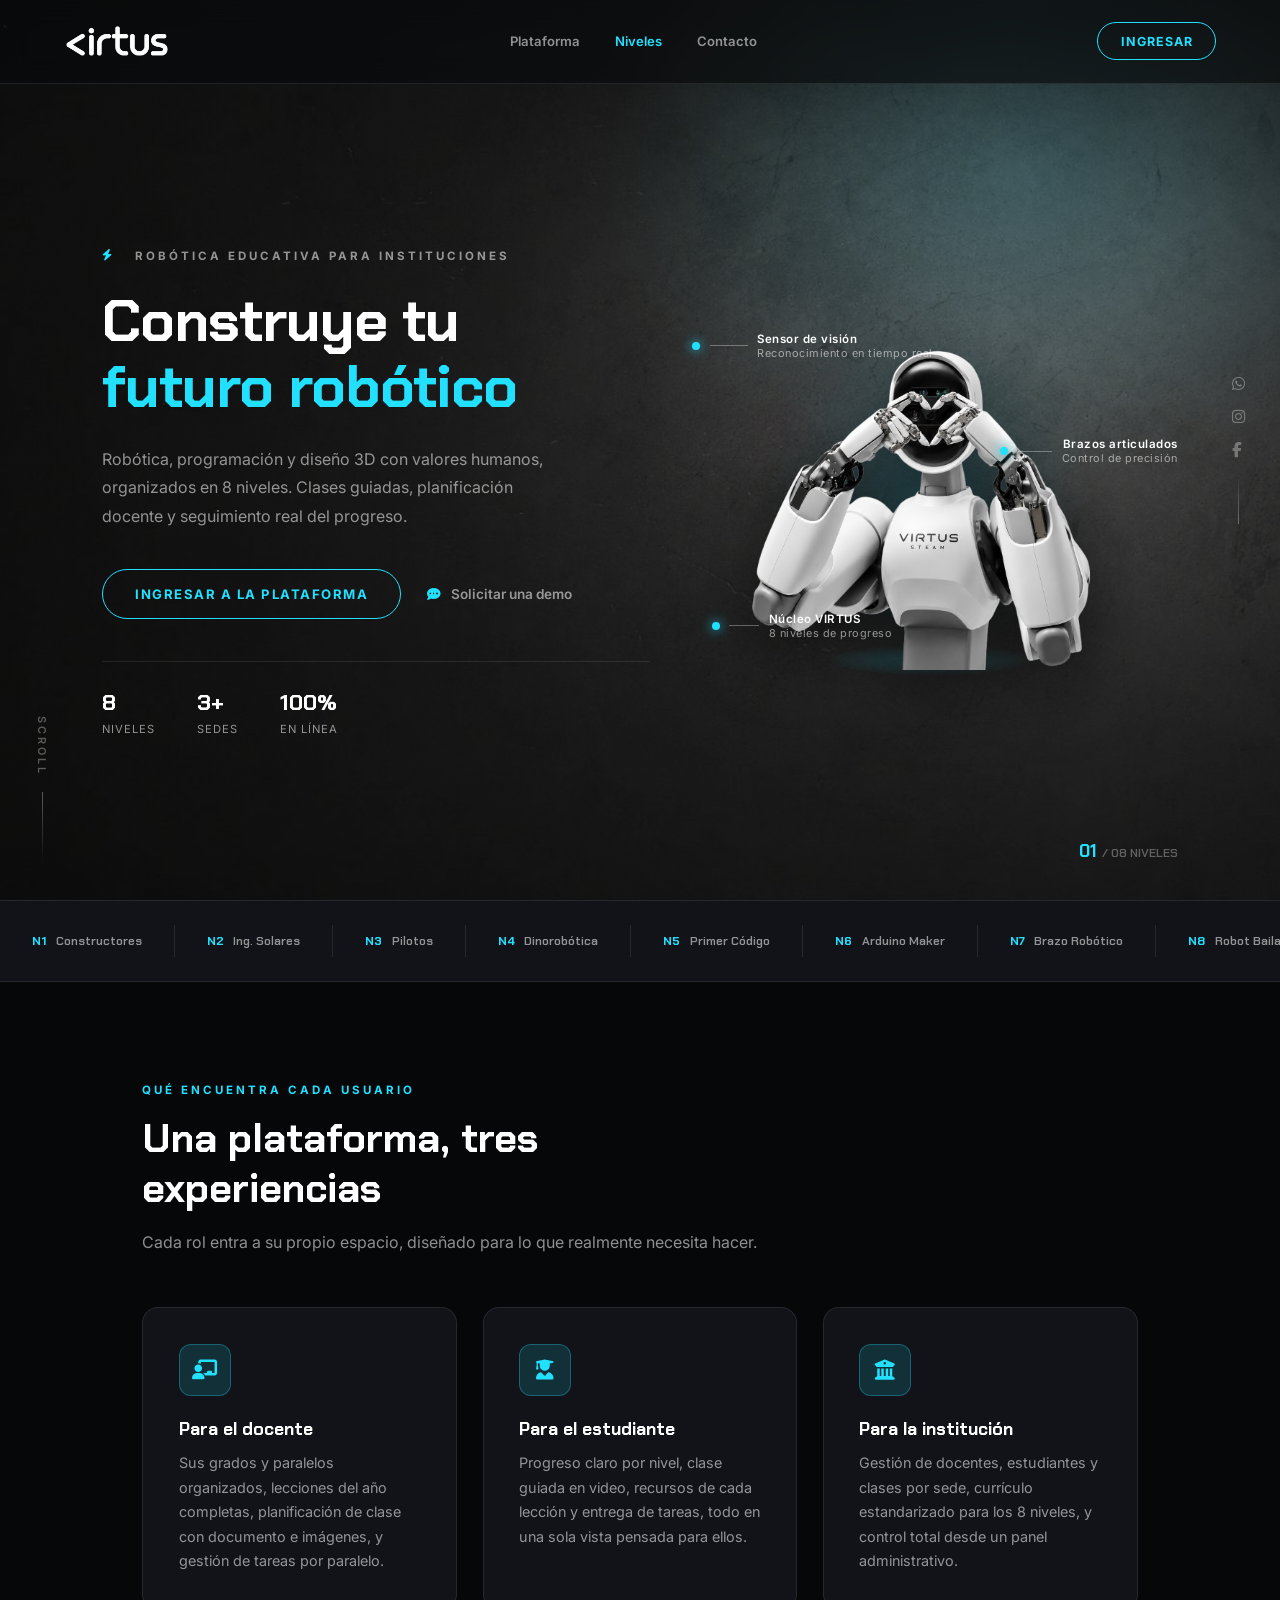
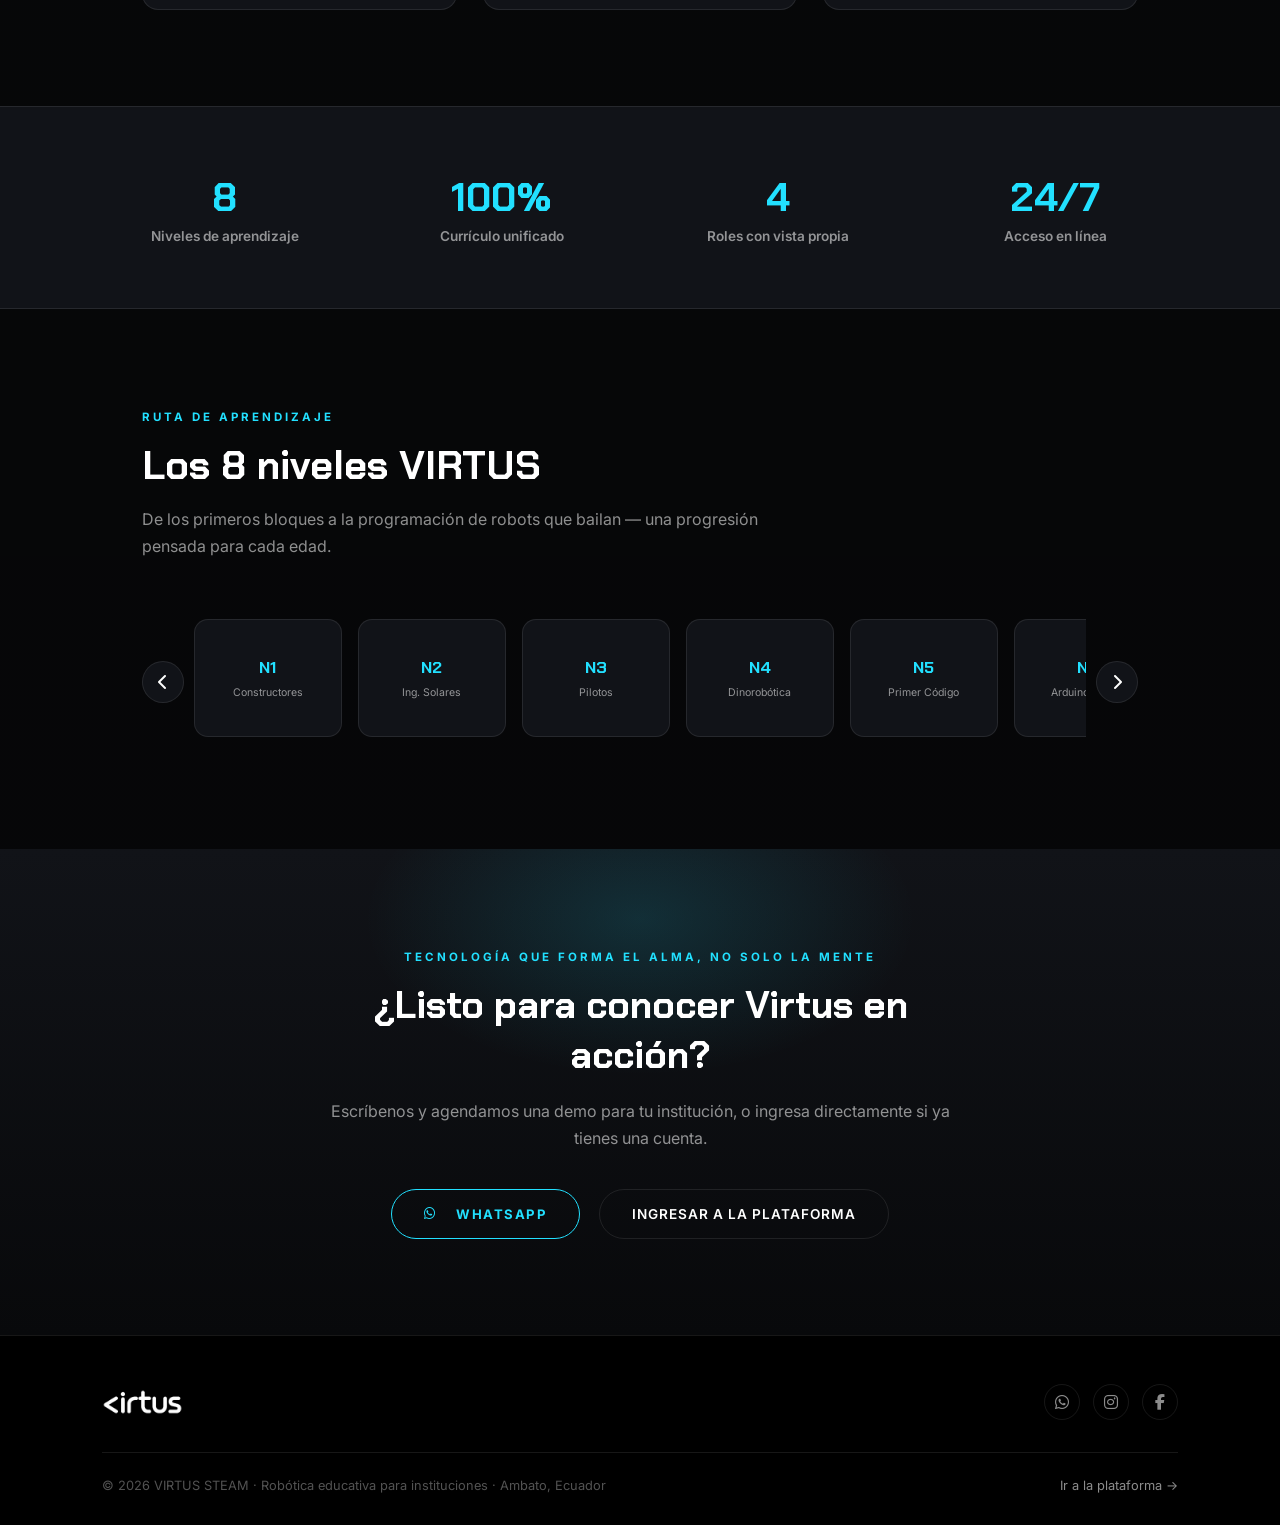
==== index.html @ 22293e10 "SEO: meta tags, structured data, sitemap y robots.txt" ====
<!DOCTYPE html>
<html lang="es">
<head>
<meta charset="UTF-8">
<meta name="viewport" content="width=device-width, initial-scale=1.0">
<title>VIRTUS STEAM — Robótica Educativa en Ecuador | Plataforma para Instituciones</title>
<meta name="description" content="VIRTUS STEAM: plataforma de robótica, programación y diseño 3D para instituciones educativas en Ecuador. Clases guiadas, 8 niveles, seguimiento real. Con sede en Ambato.">
<meta name="keywords" content="robotica educativa Ecuador, robotica para colegios Ambato, STEAM Ecuador, plataforma educativa robotica, clases de robotica Ambato, programacion para niños Ecuador, diseño 3D estudiantes">
<meta name="author" content="VIRTUS STEAM">
<link rel="canonical" href="https://virtusrobotica.com/">

<!-- Open Graph / Facebook -->
<meta property="og:type" content="website">
<meta property="og:url" content="https://virtusrobotica.com/">
<meta property="og:site_name" content="VIRTUS STEAM">
<meta property="og:locale" content="es_EC">
<meta property="og:title" content="VIRTUS STEAM — Robótica Educativa en Ecuador">
<meta property="og:description" content="Plataforma de robótica, programación y diseño 3D para instituciones educativas. 8 niveles, clases guiadas y seguimiento real. Con sede en Ambato, Ecuador.">
<meta property="og:image" content="https://virtusrobotica.com/images/robot-hero.png">

<!-- Twitter Card -->
<meta name="twitter:card" content="summary_large_image">
<meta name="twitter:title" content="VIRTUS STEAM — Robótica Educativa en Ecuador">
<meta name="twitter:description" content="Plataforma de robótica, programación y diseño 3D para instituciones educativas. 8 niveles, clases guiadas y seguimiento real.">
<meta name="twitter:image" content="https://virtusrobotica.com/images/robot-hero.png">

<!-- Geo / Local -->
<meta name="geo.region" content="EC-18">
<meta name="geo.placename" content="Ambato, Ecuador">

<script type="application/ld+json">
{
  "@context": "https://schema.org",
  "@type": "EducationalOrganization",
  "name": "VIRTUS STEAM",
  "url": "https://virtusrobotica.com/",
  "logo": "https://virtusrobotica.com/images/virtus-logo.png",
  "description": "Plataforma de robótica, programación y diseño 3D para instituciones educativas en Ecuador.",
  "address": {
    "@type": "PostalAddress",
    "addressLocality": "Ambato",
    "addressRegion": "Tungurahua",
    "addressCountry": "EC"
  },
  "areaServed": {
    "@type": "Country",
    "name": "Ecuador"
  },
  "sameAs": [
    "https://instagram.com/RoboWorksAmbato",
    "https://facebook.com/RoboWorksAmbato"
  ]
}
</script>

<link href="https://fonts.googleapis.com/css2?family=Inter:wght@400;500;600;700;800;900&family=Chakra+Petch:wght@400;500;600;700&display=swap" rel="stylesheet">
<link rel="stylesheet" href="https://cdnjs.cloudflare.com/ajax/libs/font-awesome/6.4.0/css/all.min.css">
<link rel="icon" href="images/virtus-logo.png">
<style>
*{margin:0;padding:0;box-sizing:border-box}
:root{
  --cy:#22e0ff;--cy2:#7af5ff;--cy-dim:rgba(34,224,255,.14);
  --bg:#08090b;--bg2:#111318;--bg3:#181b22;
  --fade:rgba(255,255,255,.55);--faint:rgba(255,255,255,.32);
  --line:rgba(255,255,255,.09);
}
html{scroll-behavior:smooth}
body{
  font-family:'Inter',sans-serif;color:#fff;overflow-x:hidden;
  background:linear-gradient(rgba(0,0,0,.18),rgba(0,0,0,.32)),url('images/bg-texture.jpg') center center / cover no-repeat fixed;
  background-color:var(--bg);
}
::selection{background:var(--cy);color:#000}
a{color:inherit}

/* ---------- NAV ---------- */
.nav{
  position:fixed;top:0;left:0;right:0;z-index:200;
  display:flex;align-items:center;justify-content:space-between;
  padding:1.4rem 5%;background:rgba(8,9,11,.6);backdrop-filter:blur(14px);
  border-bottom:1px solid var(--line);
}
.nav-brand{display:flex;align-items:center;gap:.7rem;font-family:'Chakra Petch',sans-serif;font-weight:700;font-size:1rem;letter-spacing:2px}
.nav-brand .mark{
  width:32px;height:32px;border-radius:8px;background:var(--bg3);border:1px solid var(--cy);
  display:flex;align-items:center;justify-content:center;font-size:.9rem;color:var(--cy);font-weight:900;
}
.nav-logo{height:34px;width:auto;display:block}
.nav-links{display:flex;gap:2.2rem;font-size:.82rem;font-weight:600;color:var(--fade)}
.nav-links a{text-decoration:none;transition:color .2s}
.nav-links a:hover,.nav-links a.active{color:var(--cy)}
.nav-cta{
  padding:.65rem 1.4rem;border-radius:50px;border:1px solid var(--cy);color:var(--cy)!important;
  font-weight:700;font-size:.78rem;text-decoration:none;letter-spacing:1px;text-transform:uppercase;
  transition:background .2s,color .2s;white-space:nowrap;
}
.nav-cta:hover{background:var(--cy);color:#000!important}
@media(max-width:860px){.nav-links{display:none}}

/* ---------- SIDE UI (scroll + social) ---------- */
.side-scroll{
  position:fixed;left:2.2rem;bottom:2.4rem;z-index:150;display:flex;flex-direction:column;
  align-items:center;gap:1rem;
}
.side-scroll .line{width:1px;height:70px;background:linear-gradient(to bottom,var(--faint),transparent)}
.side-scroll span{
  writing-mode:vertical-rl;font-size:.68rem;letter-spacing:3px;color:var(--faint);font-weight:600;
}
.side-social{
  position:fixed;right:2.2rem;top:50%;transform:translateY(-50%);z-index:150;
  display:flex;flex-direction:column;gap:1.1rem;
}
.side-social a{
  color:var(--faint);font-size:.95rem;text-decoration:none;transition:color .2s,transform .2s;
  display:flex;
}
.side-social a:hover{color:var(--cy);transform:translateX(-3px)}
.side-social .stem{width:1px;height:50px;background:linear-gradient(to bottom,transparent,var(--faint));margin:0 auto}
@media(max-width:860px){.side-scroll,.side-social{display:none}}

/* ---------- HERO ---------- */
.hero{
  position:relative;min-height:100vh;display:flex;align-items:center;
  padding:8rem 8% 3rem;overflow:hidden;
  background:radial-gradient(ellipse 700px 500px at 80% 20%, rgba(34,224,255,.14), transparent 60%);
}
.hero-grid{
  position:relative;z-index:2;width:100%;max-width:1240px;margin:0 auto;
  display:grid;grid-template-columns:1.05fr .95fr;align-items:center;gap:2rem;
}
.hero-copy{position:relative;z-index:2}
.hero-tag{
  display:inline-flex;align-items:center;gap:.5rem;font-size:.72rem;font-weight:700;color:var(--fade);
  letter-spacing:3px;text-transform:uppercase;margin-bottom:1.6rem;
}
.hero-tag i{color:var(--cy)}
.hero h1{
  font-family:'Chakra Petch',sans-serif;font-weight:700;color:#fff;
  font-size:clamp(2.2rem,4.6vw,3.7rem);line-height:1.12;letter-spacing:-1px;margin-bottom:1.5rem;
}
.hero h1 span{color:var(--cy)}
.hero p{font-size:1rem;color:var(--fade);line-height:1.8;max-width:460px;margin-bottom:2.4rem}

.hero-actions{display:flex;align-items:center;gap:1.6rem;flex-wrap:wrap;margin-bottom:2.6rem}
.btn-pill{
  display:inline-flex;align-items:center;gap:.7rem;padding:1rem 2rem;border-radius:50px;
  border:1px solid var(--cy);color:var(--cy);font-weight:700;font-size:.82rem;letter-spacing:1.5px;
  text-transform:uppercase;text-decoration:none;transition:background .2s,color .2s,box-shadow .2s;
}
.btn-pill:hover{background:var(--cy);color:#000;box-shadow:0 0 30px rgba(34,224,255,.4)}
.link-ghost{display:inline-flex;align-items:center;gap:.6rem;color:var(--fade);font-weight:600;font-size:.85rem;text-decoration:none;transition:color .2s}
.link-ghost:hover{color:#fff}
.link-ghost i{color:var(--cy)}

.hero-stats{display:flex;gap:2.6rem;flex-wrap:wrap;padding-top:1.6rem;border-top:1px solid var(--line)}
.stat b{display:block;font-family:'Chakra Petch',sans-serif;font-weight:700;font-size:1.4rem;color:#fff}
.stat span{font-size:.7rem;color:var(--fade);letter-spacing:1px}

/* visual + annotations */
.hero-visual{position:relative;z-index:2;display:flex;align-items:center;justify-content:center;min-height:440px}
.orb-glow{
  position:absolute;width:320px;height:320px;border-radius:50%;
  background:radial-gradient(circle,rgba(34,224,255,.28) 0%,rgba(34,224,255,.06) 45%,transparent 70%);
  filter:blur(8px);
}
.robot-shadow{
  position:absolute;bottom:8%;width:200px;height:30px;border-radius:50%;
  background:radial-gradient(ellipse,rgba(34,224,255,.25) 0%,transparent 75%);
  animation:shrink 3.6s ease-in-out infinite;
}
.robot-img{
  position:relative;z-index:2;width:min(74%,360px);filter:drop-shadow(0 20px 35px rgba(0,0,0,.6));
  animation:float 3.6s ease-in-out infinite;
}
@keyframes float{0%,100%{transform:translateY(0)}50%{transform:translateY(-16px)}}
@keyframes shrink{0%,100%{transform:scale(1);opacity:.5}50%{transform:scale(.8);opacity:.28}}

.callout{position:absolute;display:flex;align-items:center;gap:.6rem;z-index:3;animation:fadein 1s ease both}
.callout .dot{width:8px;height:8px;border-radius:50%;background:var(--cy);box-shadow:0 0 12px var(--cy);flex-shrink:0}
.callout .stick{height:1px;background:var(--faint)}
.callout .txt{font-size:.68rem;color:var(--fade);letter-spacing:.5px;white-space:nowrap}
.callout .txt b{color:#fff;display:block;font-size:.72rem;font-weight:600}
.callout-1{top:14%;left:2%}
.callout-1 .stick{width:38px}
.callout-2{top:38%;right:0%}
.callout-2 .stick{width:34px}
.callout-2 .row{flex-direction:row-reverse}
.callout-3{bottom:16%;left:6%}
.callout-3 .stick{width:30px}
@keyframes fadein{from{opacity:0;transform:translateY(6px)}to{opacity:1;transform:translateY(0)}}

.page-counter{
  position:absolute;bottom:2.4rem;right:8%;z-index:3;display:flex;align-items:baseline;gap:.3rem;
  font-family:'Chakra Petch',sans-serif;color:var(--cy);font-weight:700;font-size:1.1rem;
}
.page-counter span{color:var(--faint);font-size:.75rem;font-weight:600}

@media(max-width:900px){
  .hero-grid{grid-template-columns:1fr;text-align:center}
  .hero p{margin-left:auto;margin-right:auto}
  .hero-actions{justify-content:center}
  .hero-stats{justify-content:center}
  .hero-visual{margin-top:1rem;min-height:320px}
  .callout,.page-counter{display:none}
}

/* ---------- LEVEL STRIP ---------- */
.levels-strip{
  position:relative;padding:1.5rem 0;background:var(--bg2);border-top:1px solid var(--line);
  border-bottom:1px solid var(--line);overflow:hidden;
}
.levels-track{display:flex;gap:0;width:max-content;animation:scroll 26s linear infinite}
.levels-strip:hover .levels-track{animation-play-state:paused}
@keyframes scroll{from{transform:translateX(0)}to{transform:translateX(-50%)}}
.level-chip{
  display:flex;align-items:center;gap:.6rem;padding:.5rem 2rem;font-family:'Chakra Petch',sans-serif;
  font-size:.76rem;font-weight:600;color:var(--fade);white-space:nowrap;border-right:1px solid var(--line);
}
.level-chip b{color:var(--cy)}

/* ---------- SECTIONS ---------- */
.section{padding:6rem 8%;max-width:1200px;margin:0 auto;position:relative}
.section-tag{display:inline-block;font-size:.72rem;font-weight:700;color:var(--cy);letter-spacing:3px;text-transform:uppercase;margin-bottom:1rem}
.section-head{max-width:640px;margin-bottom:3.2rem}
.section-title{font-family:'Chakra Petch',sans-serif;font-weight:700;font-size:clamp(1.7rem,3.4vw,2.5rem);color:#fff;line-height:1.25}
.section-sub{color:var(--fade);font-size:1rem;margin-top:1rem;line-height:1.7}

.features-grid{display:grid;grid-template-columns:repeat(auto-fit,minmax(280px,1fr));gap:1.6rem}
.feature-card{
  background:var(--bg2);border:1px solid var(--line);border-radius:16px;padding:2.2rem;
  transition:transform .25s,border-color .25s;
}
.feature-card:hover{transform:translateY(-6px);border-color:rgba(34,224,255,.4)}
.feature-icon{
  width:52px;height:52px;border-radius:12px;background:var(--cy-dim);border:1px solid rgba(34,224,255,.3);
  display:flex;align-items:center;justify-content:center;font-size:1.25rem;color:var(--cy);margin-bottom:1.4rem;
}
.feature-card h3{font-size:1.1rem;font-weight:700;color:#fff;margin-bottom:.7rem;font-family:'Chakra Petch',sans-serif}
.feature-card p{font-size:.9rem;color:var(--fade);line-height:1.7}

.stats-band{background:var(--bg2);border-top:1px solid var(--line);border-bottom:1px solid var(--line);padding:4rem 8%}
.stats-grid{max-width:1100px;margin:0 auto;display:grid;grid-template-columns:repeat(auto-fit,minmax(200px,1fr));gap:2rem;text-align:center}
.stats-grid .num{font-family:'Chakra Petch',sans-serif;font-weight:700;font-size:2.5rem;color:var(--cy);margin-bottom:.3rem}
.stats-grid .lbl{font-size:.85rem;color:var(--fade);font-weight:600}

.carousel-wrap{position:relative;padding:0 3.2rem}
.carousel{display:flex;gap:1rem;overflow-x:auto;scroll-behavior:smooth;padding:.5rem 0 1rem;scrollbar-width:none}
.carousel::-webkit-scrollbar{display:none}
.carousel-card{
  flex:0 0 auto;width:148px;height:118px;border-radius:14px;background:var(--bg2);border:1px solid var(--line);
  display:flex;flex-direction:column;align-items:center;justify-content:center;gap:.5rem;
  transition:border-color .2s,transform .2s;
}
.carousel-card:hover{border-color:rgba(34,224,255,.45);transform:translateY(-4px)}
.carousel-card .lvl-num{font-family:'Chakra Petch',sans-serif;font-weight:700;color:var(--cy);font-size:1.05rem}
.carousel-card .lvl-name{font-size:.66rem;color:var(--fade);text-align:center;padding:0 .5rem;line-height:1.3}
.carousel-arrow{
  position:absolute;top:50%;transform:translateY(-50%);width:42px;height:42px;border-radius:50%;
  background:var(--bg2);border:1px solid var(--line);color:#fff;display:flex;align-items:center;justify-content:center;
  cursor:pointer;transition:border-color .2s;z-index:2;
}
.carousel-arrow:hover{border-color:var(--cy);color:var(--cy)}
.carousel-arrow.prev{left:0}
.carousel-arrow.next{right:0}

.final-cta{position:relative;padding:6rem 8%;text-align:center;overflow:hidden;background:linear-gradient(180deg,var(--bg2),var(--bg))}
.final-cta::before{content:'';position:absolute;top:-100px;left:50%;transform:translateX(-50%);width:600px;height:340px;background:radial-gradient(ellipse,rgba(34,224,255,.14),transparent 65%)}
.final-cta-inner{position:relative;z-index:1;max-width:620px;margin:0 auto}
.final-cta h2{font-family:'Chakra Petch',sans-serif;font-weight:700;font-size:clamp(1.7rem,3.4vw,2.4rem);margin-bottom:1.1rem}
.final-cta p{color:var(--fade);margin-bottom:2.3rem;font-size:1rem;line-height:1.7}
.final-actions{display:flex;gap:1.2rem;justify-content:center;flex-wrap:wrap}
.btn-outline{
  display:inline-flex;align-items:center;gap:.6rem;padding:1rem 2rem;border-radius:50px;background:transparent;
  color:#fff;font-weight:600;font-size:.85rem;letter-spacing:1px;text-transform:uppercase;text-decoration:none;
  border:1px solid var(--line);transition:border-color .2s,color .2s;
}
.btn-outline:hover{border-color:#fff}

footer{padding:3rem 8% 2rem;background:#000;border-top:1px solid var(--line)}
.footer-grid{max-width:1200px;margin:0 auto;display:flex;justify-content:space-between;flex-wrap:wrap;gap:2rem;margin-bottom:2rem}
.footer-brand{display:flex;align-items:center;gap:.7rem;font-family:'Chakra Petch',sans-serif;font-weight:700;letter-spacing:2px}
.footer-brand .mark{width:30px;height:30px;border-radius:7px;background:var(--bg3);border:1px solid var(--cy);display:flex;align-items:center;justify-content:center;font-size:.85rem;color:var(--cy);font-weight:900}
.footer-logo{height:26px;width:auto;display:block}
.footer-social{display:flex;gap:.8rem}
.footer-social a{width:36px;height:36px;border-radius:50%;border:1px solid var(--line);display:flex;align-items:center;justify-content:center;text-decoration:none;color:var(--fade);transition:all .2s}
.footer-social a:hover{background:var(--cy);border-color:var(--cy);color:#000}
.footer-bottom{max-width:1200px;margin:0 auto;padding-top:1.6rem;border-top:1px solid var(--line);display:flex;justify-content:space-between;flex-wrap:wrap;gap:1rem;font-size:.8rem;color:var(--faint)}
.footer-bottom a{text-decoration:none;color:var(--fade)}
.footer-bottom a:hover{color:var(--cy)}
</style>
</head>
<body>

<nav class="nav">
  <div class="nav-brand"><img class="nav-logo" src="images/virtus-wordmark.png" alt="VIRTUS"></div>
  <div class="nav-links">
    <a href="#plataforma">Plataforma</a>
    <a href="#niveles" class="active">Niveles</a>
    <a href="#contacto">Contacto</a>
  </div>
  <a class="nav-cta" href="https://plataforma.virtusrobotica.com/login.html">Ingresar</a>
</nav>

<div class="side-scroll"><span>SCROLL</span><div class="line"></div></div>
<div class="side-social">
  <a href="https://wa.me/593993340103" aria-label="WhatsApp"><i class="fab fa-whatsapp"></i></a>
  <a href="https://instagram.com/RoboWorksAmbato" aria-label="Instagram"><i class="fab fa-instagram"></i></a>
  <a href="https://facebook.com/RoboWorksAmbato" aria-label="Facebook"><i class="fab fa-facebook-f"></i></a>
  <div class="stem"></div>
</div>

<section class="hero">
  <div class="hero-grid">
    <div class="hero-copy">
      <span class="hero-tag"><i class="fas fa-bolt"></i>&nbsp; Robótica educativa para instituciones</span>
      <h1>Construye tu<br><span>futuro robótico</span></h1>
      <p>Robótica, programación y diseño 3D con valores humanos, organizados en 8 niveles. Clases guiadas, planificación docente y seguimiento real del progreso.</p>
      <div class="hero-actions">
        <a class="btn-pill" href="https://plataforma.virtusrobotica.com/login.html">Ingresar a la plataforma</a>
        <a class="link-ghost" href="#contacto"><i class="fas fa-comment-dots"></i> Solicitar una demo</a>
      </div>
      <div class="hero-stats">
        <div class="stat"><b>8</b><span>NIVELES</span></div>
        <div class="stat"><b>3+</b><span>SEDES</span></div>
        <div class="stat"><b>100%</b><span>EN LÍNEA</span></div>
      </div>
    </div>
    <div class="hero-visual">
      <div class="orb-glow"></div>
      <div class="robot-shadow"></div>
      <img class="robot-img" src="images/robot-hero.png" alt="Robot VIRTUS STEAM">
      <div class="callout callout-1"><div class="dot"></div><div class="stick"></div><div class="txt"><b>Sensor de visión</b>Reconocimiento en tiempo real</div></div>
      <div class="callout callout-2"><div class="row" style="display:flex;align-items:center;gap:.6rem"><div class="txt" style="text-align:right"><b>Brazos articulados</b>Control de precisión</div><div class="stick"></div><div class="dot"></div></div></div>
      <div class="callout callout-3"><div class="dot"></div><div class="stick"></div><div class="txt"><b>Núcleo VIRTUS</b>8 niveles de progreso</div></div>
    </div>
  </div>
  <div class="page-counter">01<span>/ 08 NIVELES</span></div>
</section>

<div class="levels-strip" id="niveles">
  <div class="levels-track">
    <div class="level-chip"><b>N1</b> Constructores</div>
    <div class="level-chip"><b>N2</b> Ing. Solares</div>
    <div class="level-chip"><b>N3</b> Pilotos</div>
    <div class="level-chip"><b>N4</b> Dinorobótica</div>
    <div class="level-chip"><b>N5</b> Primer Código</div>
    <div class="level-chip"><b>N6</b> Arduino Maker</div>
    <div class="level-chip"><b>N7</b> Brazo Robótico</div>
    <div class="level-chip"><b>N8</b> Robot Bailarín</div>
    <div class="level-chip"><b>N1</b> Constructores</div>
    <div class="level-chip"><b>N2</b> Ing. Solares</div>
    <div class="level-chip"><b>N3</b> Pilotos</div>
    <div class="level-chip"><b>N4</b> Dinorobótica</div>
    <div class="level-chip"><b>N5</b> Primer Código</div>
    <div class="level-chip"><b>N6</b> Arduino Maker</div>
    <div class="level-chip"><b>N7</b> Brazo Robótico</div>
    <div class="level-chip"><b>N8</b> Robot Bailarín</div>
  </div>
</div>

<section class="section" id="plataforma">
  <div class="section-head">
    <span class="section-tag">Qué encuentra cada usuario</span>
    <h2 class="section-title">Una plataforma, tres experiencias</h2>
    <p class="section-sub">Cada rol entra a su propio espacio, diseñado para lo que realmente necesita hacer.</p>
  </div>
  <div class="features-grid">
    <div class="feature-card">
      <div class="feature-icon"><i class="fas fa-chalkboard-user"></i></div>
      <h3>Para el docente</h3>
      <p>Sus grados y paralelos organizados, lecciones del año completas, planificación de clase con documento e imágenes, y gestión de tareas por paralelo.</p>
    </div>
    <div class="feature-card">
      <div class="feature-icon"><i class="fas fa-user-graduate"></i></div>
      <h3>Para el estudiante</h3>
      <p>Progreso claro por nivel, clase guiada en video, recursos de cada lección y entrega de tareas, todo en una sola vista pensada para ellos.</p>
    </div>
    <div class="feature-card">
      <div class="feature-icon"><i class="fas fa-building-columns"></i></div>
      <h3>Para la institución</h3>
      <p>Gestión de docentes, estudiantes y clases por sede, currículo estandarizado para los 8 niveles, y control total desde un panel administrativo.</p>
    </div>
  </div>
</section>

<div class="stats-band">
  <div class="stats-grid">
    <div><div class="num">8</div><div class="lbl">Niveles de aprendizaje</div></div>
    <div><div class="num">100%</div><div class="lbl">Currículo unificado</div></div>
    <div><div class="num">4</div><div class="lbl">Roles con vista propia</div></div>
    <div><div class="num">24/7</div><div class="lbl">Acceso en línea</div></div>
  </div>
</div>

<section class="section">
  <div class="section-head">
    <span class="section-tag">Ruta de aprendizaje</span>
    <h2 class="section-title">Los 8 niveles VIRTUS</h2>
    <p class="section-sub">De los primeros bloques a la programación de robots que bailan — una progresión pensada para cada edad.</p>
  </div>
  <div class="carousel-wrap">
    <div class="carousel-arrow prev" onclick="document.getElementById('lvlCarousel').scrollBy({left:-320,behavior:'smooth'})"><i class="fas fa-chevron-left"></i></div>
    <div class="carousel" id="lvlCarousel">
      <div class="carousel-card"><div class="lvl-num">N1</div><div class="lvl-name">Constructores</div></div>
      <div class="carousel-card"><div class="lvl-num">N2</div><div class="lvl-name">Ing. Solares</div></div>
      <div class="carousel-card"><div class="lvl-num">N3</div><div class="lvl-name">Pilotos</div></div>
      <div class="carousel-card"><div class="lvl-num">N4</div><div class="lvl-name">Dinorobótica</div></div>
      <div class="carousel-card"><div class="lvl-num">N5</div><div class="lvl-name">Primer Código</div></div>
      <div class="carousel-card"><div class="lvl-num">N6</div><div class="lvl-name">Arduino Maker</div></div>
      <div class="carousel-card"><div class="lvl-num">N7</div><div class="lvl-name">Brazo Robótico</div></div>
      <div class="carousel-card"><div class="lvl-num">N8</div><div class="lvl-name">Robot Bailarín</div></div>
    </div>
    <div class="carousel-arrow next" onclick="document.getElementById('lvlCarousel').scrollBy({left:320,behavior:'smooth'})"><i class="fas fa-chevron-right"></i></div>
  </div>
</section>

<section class="final-cta" id="contacto">
  <div class="final-cta-inner">
    <span class="section-tag">Tecnología que forma el alma, no solo la mente</span>
    <h2>¿Listo para conocer Virtus en acción?</h2>
    <p>Escríbenos y agendamos una demo para tu institución, o ingresa directamente si ya tienes una cuenta.</p>
    <div class="final-actions">
      <a class="btn-pill" href="https://wa.me/593993340103?text=Quiero%20conocer%20VIRTUS%20STEAM%20para%20mi%20institucion"><i class="fab fa-whatsapp"></i>&nbsp; WhatsApp</a>
      <a class="btn-outline" href="https://plataforma.virtusrobotica.com/login.html">Ingresar a la plataforma</a>
    </div>
  </div>
</section>

<footer>
  <div class="footer-grid">
    <div class="footer-brand"><img class="footer-logo" src="images/virtus-wordmark.png" alt="VIRTUS"></div>
    <div class="footer-social">
      <a href="https://wa.me/593993340103" aria-label="WhatsApp"><i class="fab fa-whatsapp"></i></a>
      <a href="https://instagram.com/RoboWorksAmbato" aria-label="Instagram"><i class="fab fa-instagram"></i></a>
      <a href="https://facebook.com/RoboWorksAmbato" aria-label="Facebook"><i class="fab fa-facebook-f"></i></a>
    </div>
  </div>
  <div class="footer-bottom">
    <span>© 2026 VIRTUS STEAM · Robótica educativa para instituciones · Ambato, Ecuador</span>
    <a href="https://plataforma.virtusrobotica.com/login.html">Ir a la plataforma →</a>
  </div>
</footer>

</body>
</html>
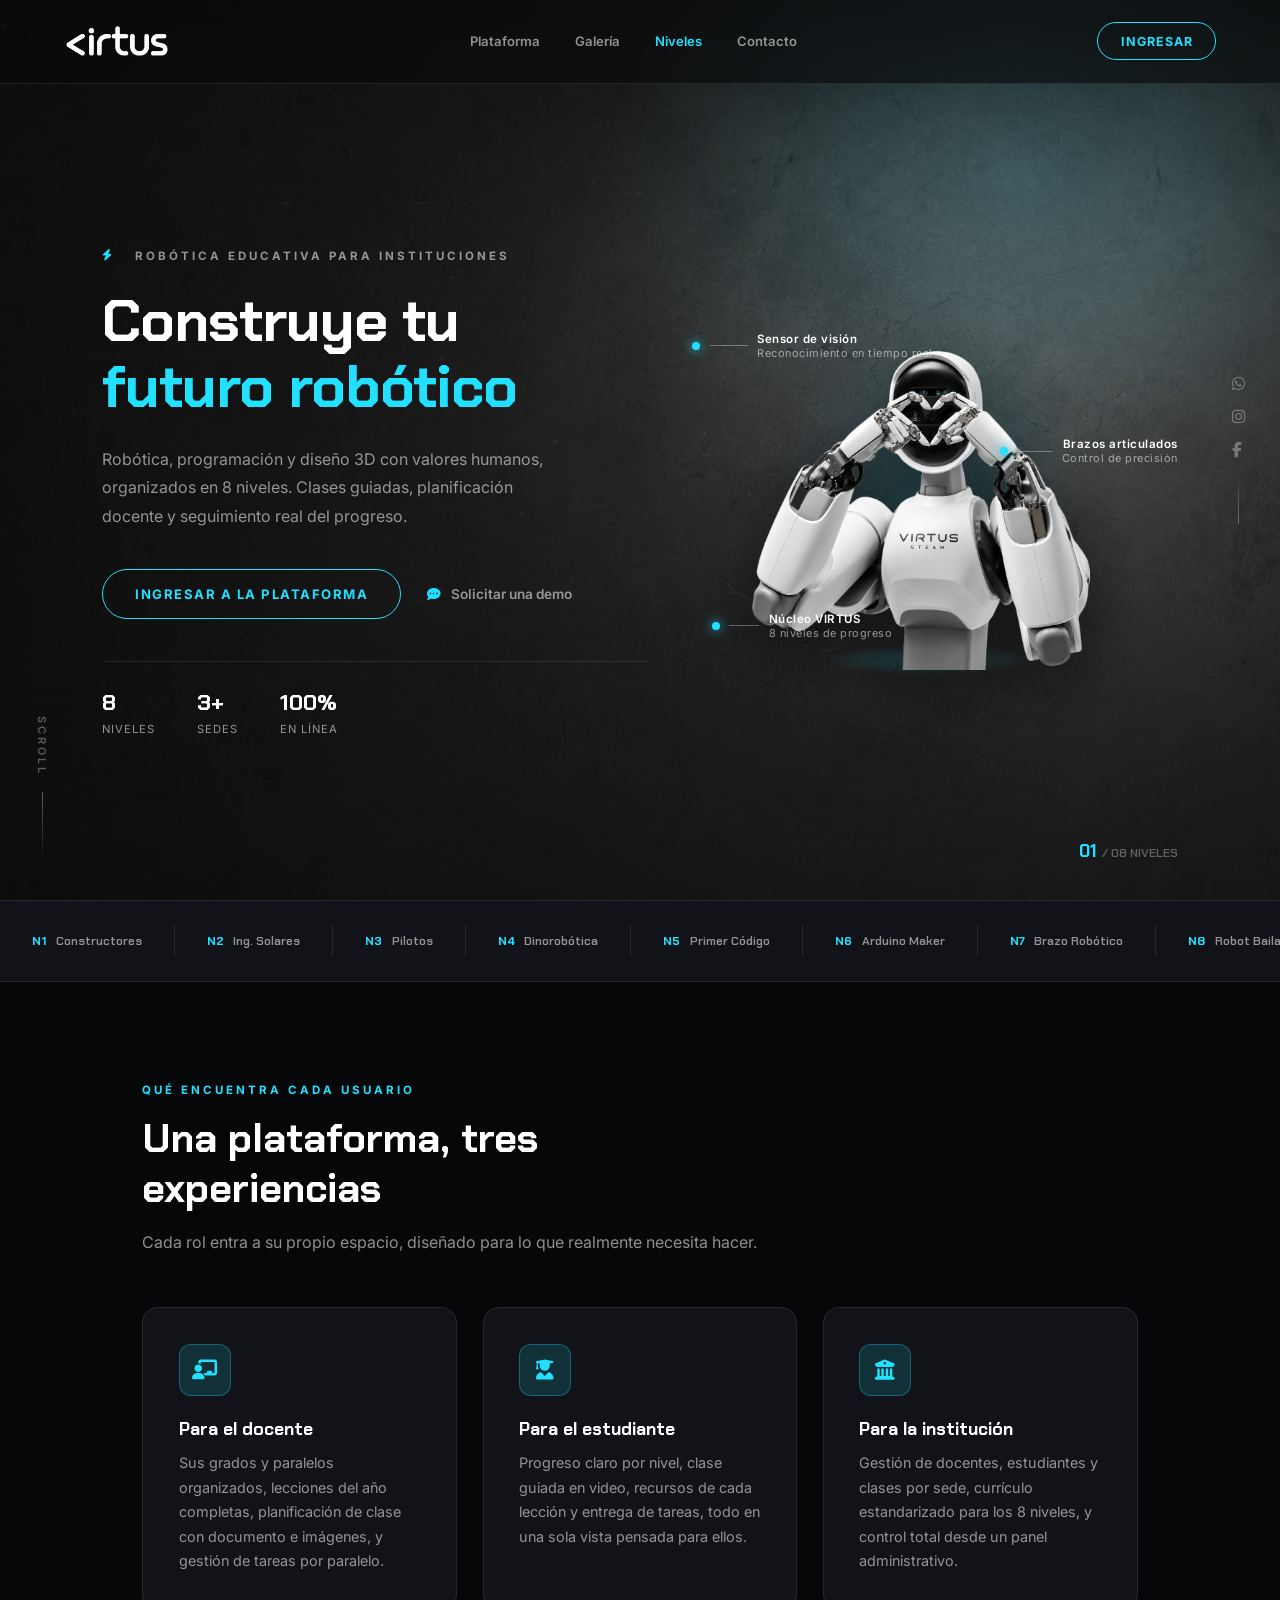
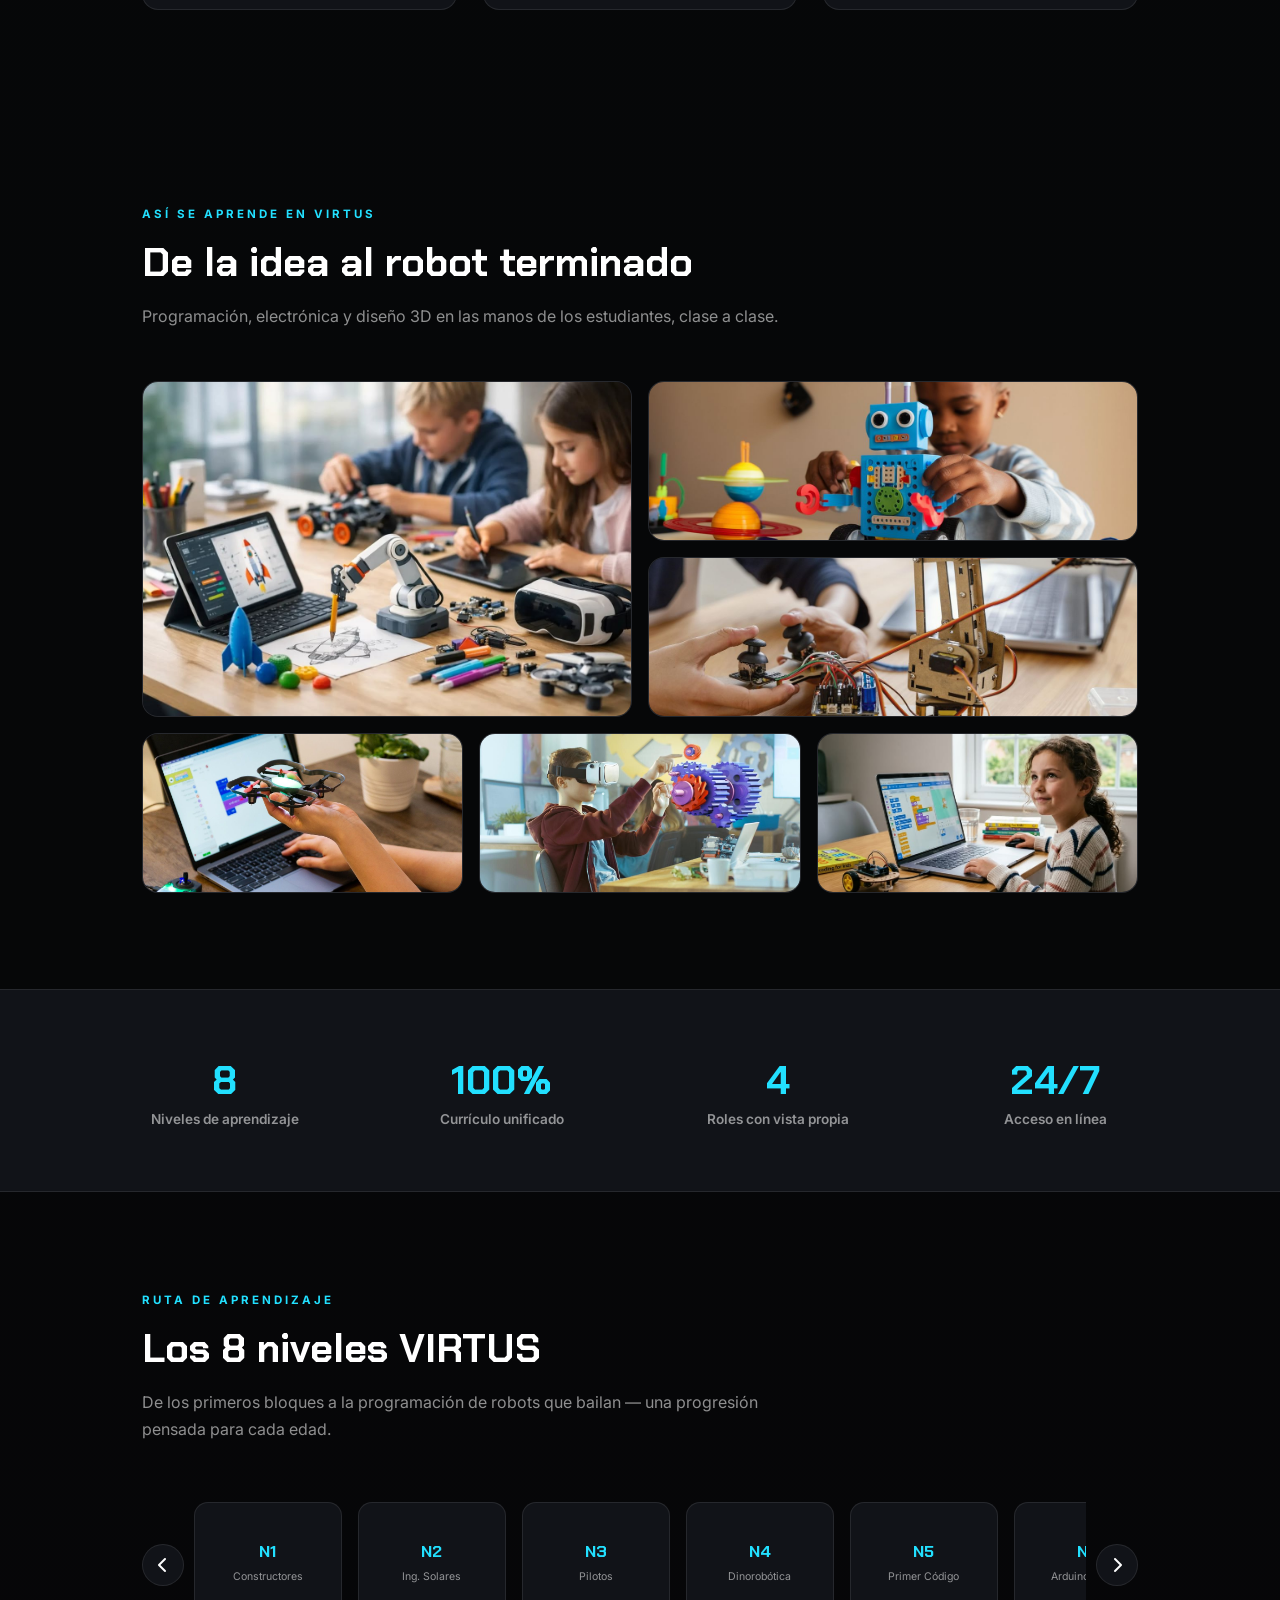
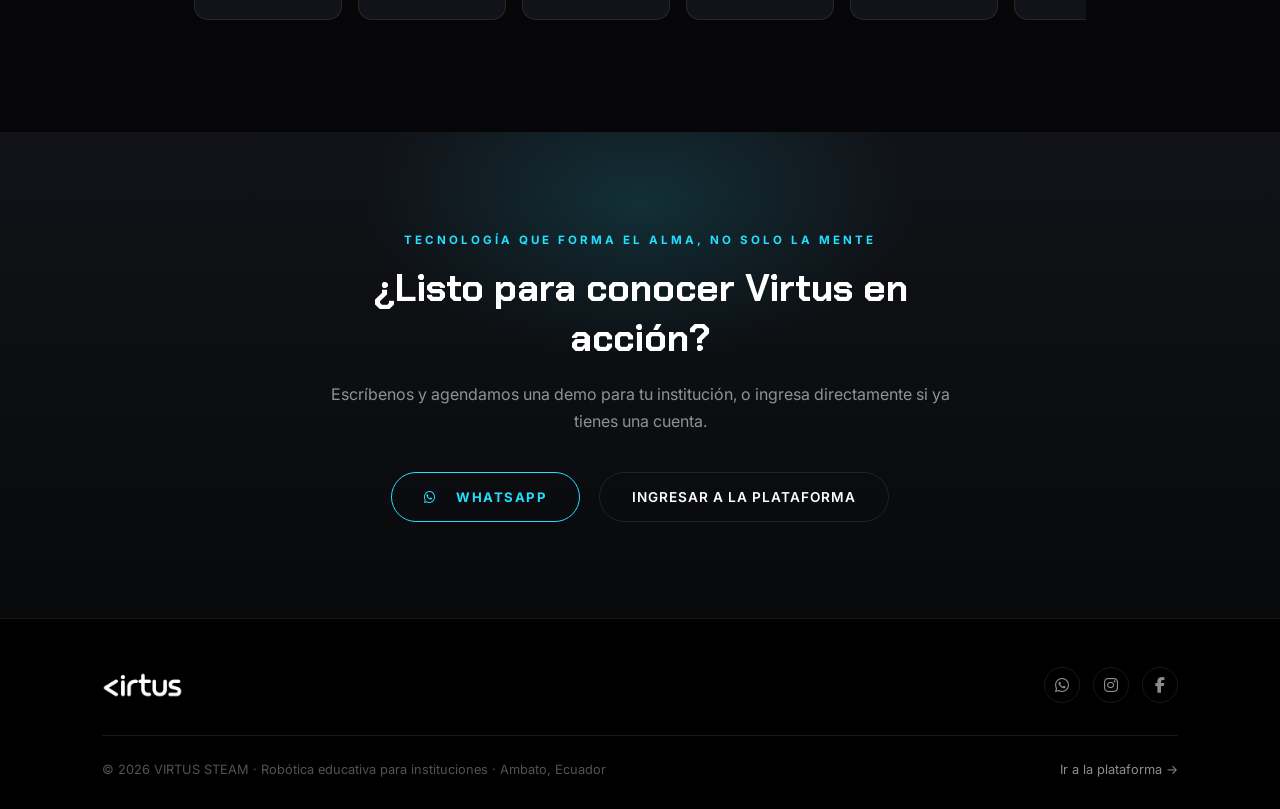
==== commit 34fde7c4: "Agregar seccion de galeria con fotos reales" ====
--- a/index.html
+++ b/index.html
@@ -243,6 +243,28 @@
 .stats-grid .num{font-family:'Chakra Petch',sans-serif;font-weight:700;font-size:2.5rem;color:var(--cy);margin-bottom:.3rem}
 .stats-grid .lbl{font-size:.85rem;color:var(--fade);font-weight:600}
 
+/* ---------- GALLERY ---------- */
+.gallery-grid{display:grid;grid-template-columns:repeat(6,1fr);grid-auto-rows:160px;gap:1rem}
+.gallery-item{position:relative;border-radius:16px;overflow:hidden;border:1px solid var(--line);cursor:pointer;background:var(--bg2)}
+.gallery-item img{width:100%;height:100%;object-fit:cover;display:block;transition:transform .5s ease}
+.gallery-item:hover img{transform:scale(1.08)}
+.gallery-item::after{content:'';position:absolute;inset:0;background:linear-gradient(to top,rgba(0,0,0,.85) 0%,rgba(0,0,0,.15) 45%,transparent 70%);opacity:0;transition:opacity .3s}
+.gallery-item:hover::after{opacity:1}
+.gallery-cap{position:absolute;left:0;right:0;bottom:0;padding:1rem 1.2rem;opacity:0;transform:translateY(8px);transition:all .3s;z-index:1}
+.gallery-item:hover .gallery-cap{opacity:1;transform:translateY(0)}
+.gallery-cap b{display:block;color:#fff;font-size:.92rem;font-family:'Chakra Petch',sans-serif;margin-bottom:.2rem}
+.gallery-cap span{color:rgba(255,255,255,.7);font-size:.78rem}
+.gallery-item.g1{grid-column:span 3;grid-row:span 2}
+.gallery-item.g2{grid-column:span 3;grid-row:span 1}
+.gallery-item.g3{grid-column:span 3;grid-row:span 1}
+.gallery-item.g4{grid-column:span 2;grid-row:span 1}
+.gallery-item.g5{grid-column:span 2;grid-row:span 1}
+.gallery-item.g6{grid-column:span 2;grid-row:span 1}
+@media(max-width:780px){
+  .gallery-grid{grid-template-columns:1fr;grid-auto-rows:240px}
+  .gallery-item.g1,.gallery-item.g2,.gallery-item.g3,.gallery-item.g4,.gallery-item.g5,.gallery-item.g6{grid-column:span 1;grid-row:span 1}
+}
+
 .carousel-wrap{position:relative;padding:0 3.2rem}
 .carousel{display:flex;gap:1rem;overflow-x:auto;scroll-behavior:smooth;padding:.5rem 0 1rem;scrollbar-width:none}
 .carousel::-webkit-scrollbar{display:none}
@@ -295,6 +317,7 @@
   <div class="nav-brand"><img class="nav-logo" src="images/virtus-wordmark.png" alt="VIRTUS"></div>
   <div class="nav-links">
     <a href="#plataforma">Plataforma</a>
+    <a href="#galeria">Galería</a>
     <a href="#niveles" class="active">Niveles</a>
     <a href="#contacto">Contacto</a>
   </div>
@@ -383,6 +406,40 @@
   </div>
 </section>
 
+<section class="section" id="galeria">
+  <div class="section-head">
+    <span class="section-tag">Así se aprende en VIRTUS</span>
+    <h2 class="section-title">De la idea al robot terminado</h2>
+    <p class="section-sub">Programación, electrónica y diseño 3D en las manos de los estudiantes, clase a clase.</p>
+  </div>
+  <div class="gallery-grid">
+    <div class="gallery-item g1">
+      <img src="images/gallery-1.jpg" alt="Estudiantes diseñando en 3D y armando robótica">
+      <div class="gallery-cap"><b>Diseño y robótica en un mismo espacio</b><span>Modelado 3D, brazos robóticos y electrónica</span></div>
+    </div>
+    <div class="gallery-item g2">
+      <img src="images/gallery-2.jpg" alt="Estudiante armando su propio robot">
+      <div class="gallery-cap"><b>Arman su propio robot</b><span>Pieza a pieza, con sus manos</span></div>
+    </div>
+    <div class="gallery-item g3">
+      <img src="images/gallery-3.jpg" alt="Estudiante programando un brazo robótico">
+      <div class="gallery-cap"><b>Programan y controlan robots reales</b><span>Brazo robótico con Arduino</span></div>
+    </div>
+    <div class="gallery-item g4">
+      <img src="images/gallery-4.jpg" alt="Estudiante programando un dron con bloques de código">
+      <div class="gallery-cap"><b>Código en bloques, resultados reales</b><span>De la pantalla al dron en sus manos</span></div>
+    </div>
+    <div class="gallery-item g5">
+      <img src="images/gallery-5.jpg" alt="Estudiante explorando diseño 3D">
+      <div class="gallery-cap"><b>Diseño 3D interactivo</b><span>Explorando piezas y ensambles</span></div>
+    </div>
+    <div class="gallery-item g6">
+      <img src="images/gallery-6.jpg" alt="Estudiante escribiendo su primer código">
+      <div class="gallery-cap"><b>Su primer código</b><span>Paso a paso, a su ritmo</span></div>
+    </div>
+  </div>
+</section>
+
 <div class="stats-band">
   <div class="stats-grid">
     <div><div class="num">8</div><div class="lbl">Niveles de aprendizaje</div></div>
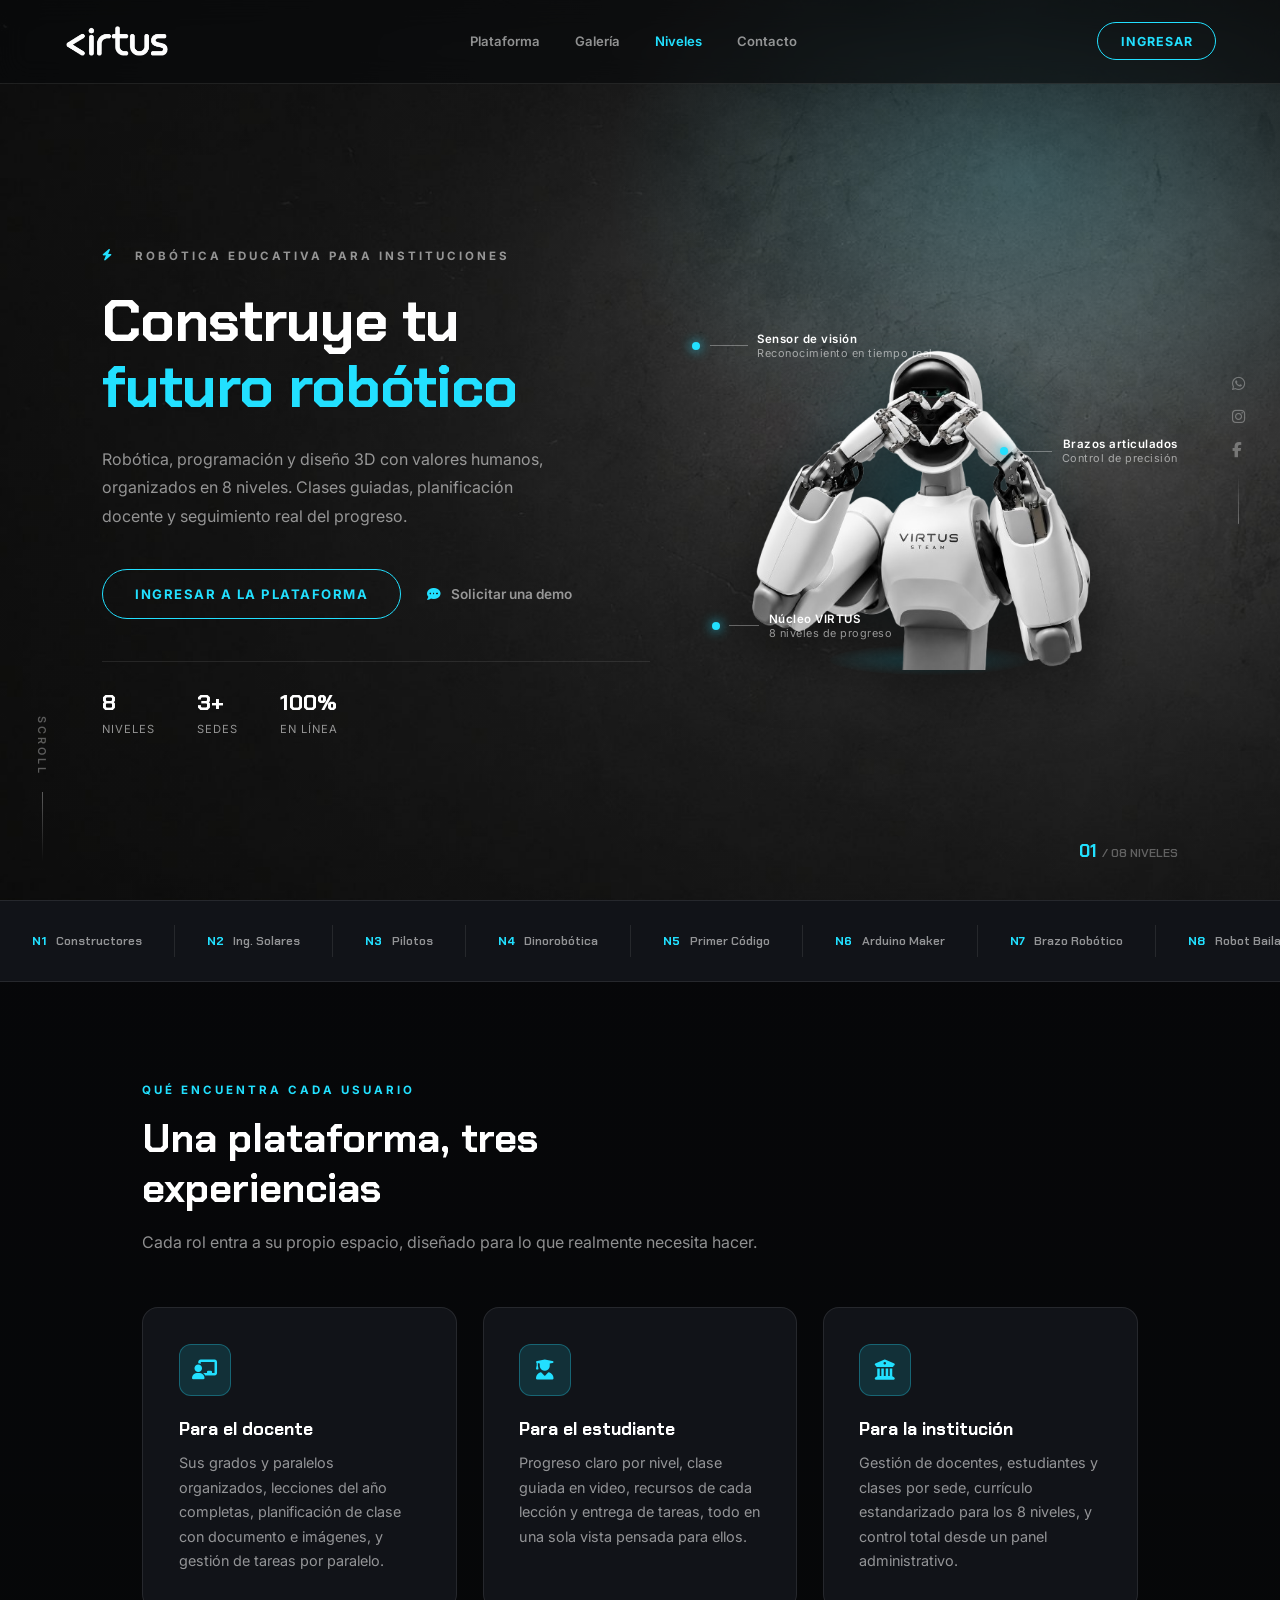
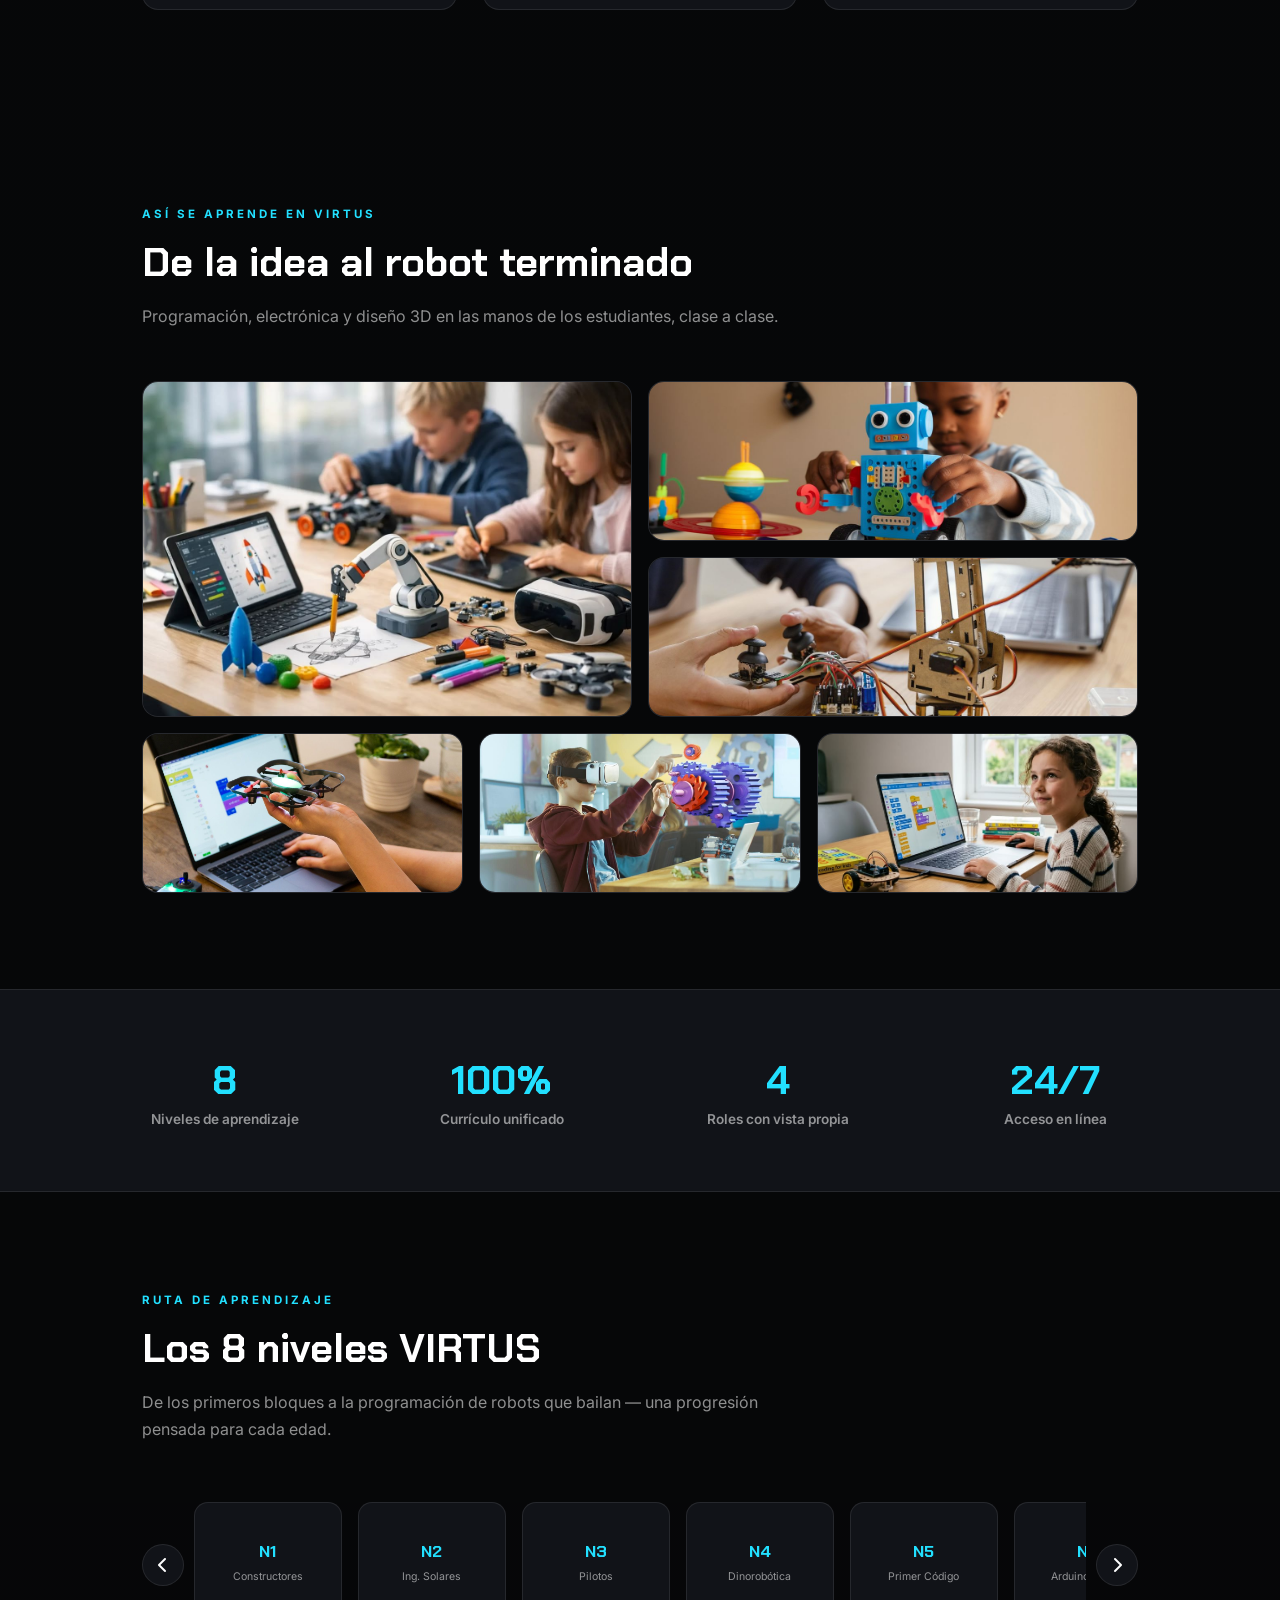
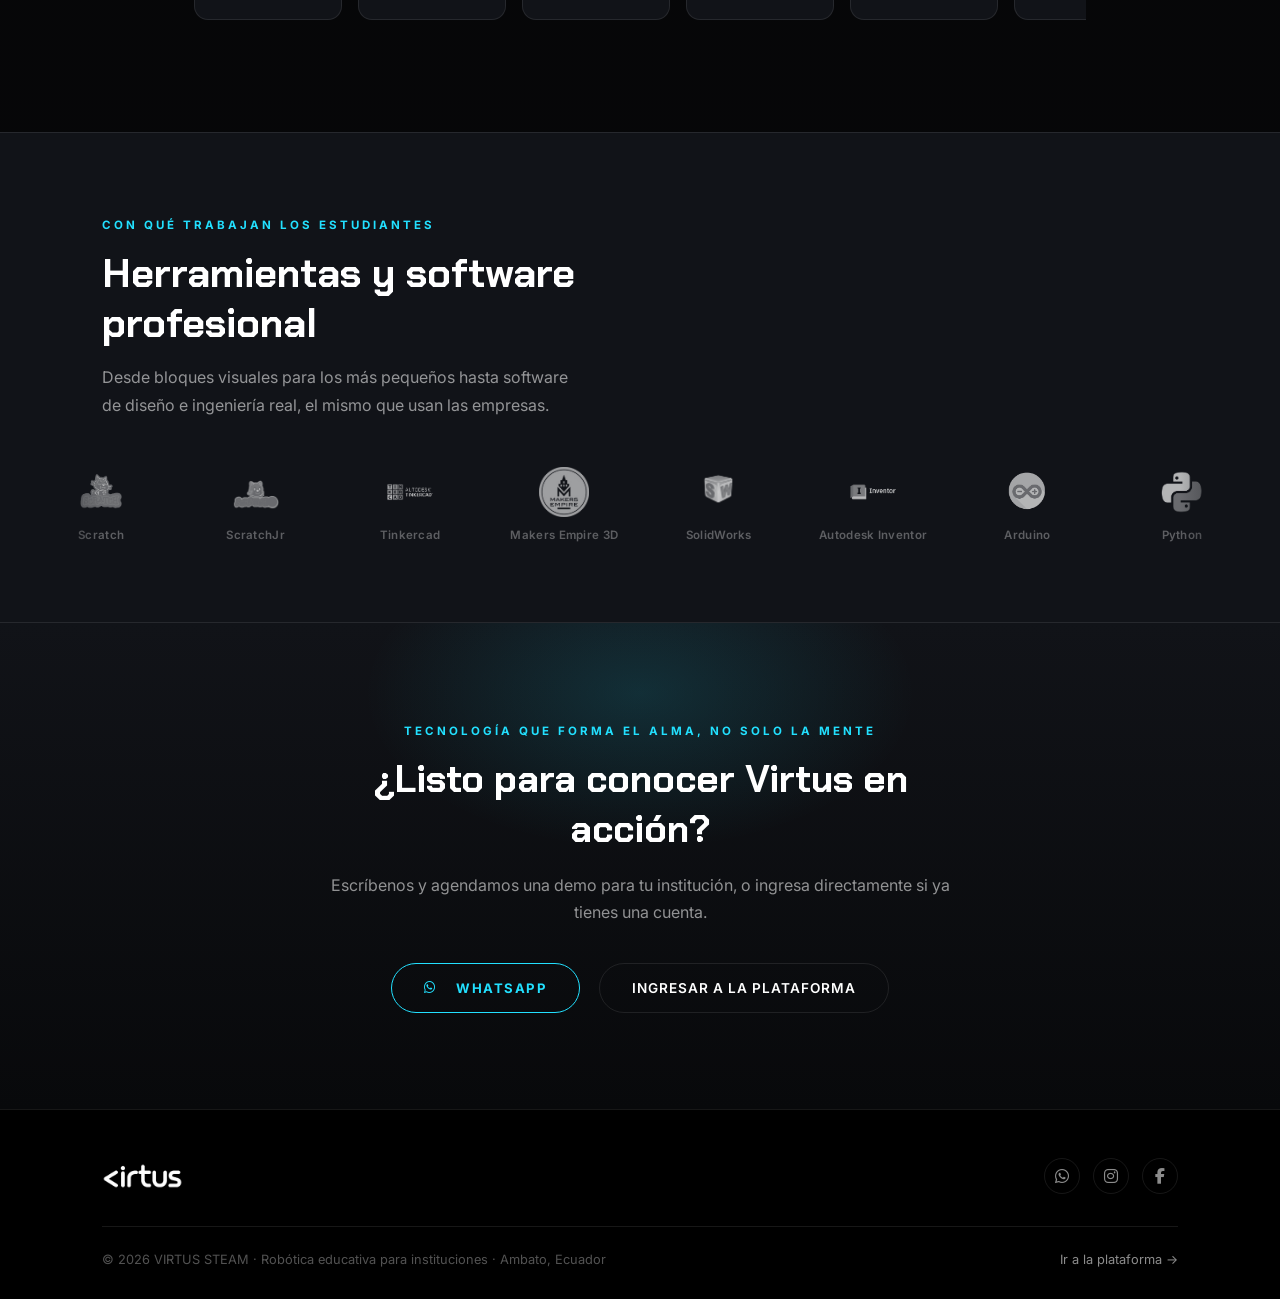
==== commit 5379bf97: "Agregar franja de software/herramientas en blanco" ====
--- a/index.html
+++ b/index.html
@@ -285,6 +285,21 @@
 .carousel-arrow.prev{left:0}
 .carousel-arrow.next{right:0}
 
+/* ---------- TOOLS / SOFTWARE STRIP ---------- */
+.tools-section{padding:5rem 0;background:var(--bg2);border-top:1px solid var(--line);border-bottom:1px solid var(--line)}
+.tools-section .section-head{padding:0 8%;max-width:680px;margin:0 0 3rem}
+.tools-strip{position:relative;overflow:hidden}
+.tools-strip::before,.tools-strip::after{content:'';position:absolute;top:0;bottom:0;width:100px;z-index:2;pointer-events:none}
+.tools-strip::before{left:0;background:linear-gradient(90deg,var(--bg2),transparent)}
+.tools-strip::after{right:0;background:linear-gradient(270deg,var(--bg2),transparent)}
+.tools-track{display:flex;gap:3.4rem;width:max-content;align-items:center;animation:toolsScroll 34s linear infinite;padding:0 3.2rem}
+.tools-strip:hover .tools-track{animation-play-state:paused}
+@keyframes toolsScroll{from{transform:translateX(0)}to{transform:translateX(-50%)}}
+.tool-item{display:flex;flex-direction:column;align-items:center;gap:.7rem;flex-shrink:0;width:100px}
+.tool-item img{height:50px;width:auto;max-width:88px;object-fit:contain;opacity:.78;transition:opacity .25s,transform .25s}
+.tool-item:hover img{opacity:1;transform:translateY(-3px)}
+.tool-item span{font-size:.72rem;color:var(--faint);font-weight:600;text-align:center;letter-spacing:.3px;white-space:nowrap}
+
 .final-cta{position:relative;padding:6rem 8%;text-align:center;overflow:hidden;background:linear-gradient(180deg,var(--bg2),var(--bg))}
 .final-cta::before{content:'';position:absolute;top:-100px;left:50%;transform:translateX(-50%);width:600px;height:340px;background:radial-gradient(ellipse,rgba(34,224,255,.14),transparent 65%)}
 .final-cta-inner{position:relative;z-index:1;max-width:620px;margin:0 auto}
@@ -471,6 +486,42 @@
   </div>
 </section>
 
+<section class="tools-section">
+  <div class="section-head">
+    <span class="section-tag">Con qué trabajan los estudiantes</span>
+    <h2 class="section-title">Herramientas y software profesional</h2>
+    <p class="section-sub">Desde bloques visuales para los más pequeños hasta software de diseño e ingeniería real, el mismo que usan las empresas.</p>
+  </div>
+  <div class="tools-strip">
+    <div class="tools-track">
+      <div class="tool-item"><img src="images/tools/scratch.png" alt="Scratch" loading="lazy"><span>Scratch</span></div>
+      <div class="tool-item"><img src="images/tools/scratchjr.png" alt="ScratchJr" loading="lazy"><span>ScratchJr</span></div>
+      <div class="tool-item"><img src="images/tools/tinkercad.png" alt="Tinkercad" loading="lazy"><span>Tinkercad</span></div>
+      <div class="tool-item"><img src="images/tools/makersempire.png" alt="Makers Empire 3D" loading="lazy"><span>Makers Empire 3D</span></div>
+      <div class="tool-item"><img src="images/tools/solidworks.png" alt="SolidWorks" loading="lazy"><span>SolidWorks</span></div>
+      <div class="tool-item"><img src="images/tools/inventor.png" alt="Autodesk Inventor" loading="lazy"><span>Autodesk Inventor</span></div>
+      <div class="tool-item"><img src="images/tools/arduino.png" alt="Arduino" loading="lazy"><span>Arduino</span></div>
+      <div class="tool-item"><img src="images/tools/python.png" alt="Python" loading="lazy"><span>Python</span></div>
+      <div class="tool-item"><img src="images/tools/micropython.png" alt="MicroPython" loading="lazy"><span>MicroPython</span></div>
+      <div class="tool-item"><img src="images/tools/unity.png" alt="Unity" loading="lazy"><span>Unity</span></div>
+      <div class="tool-item"><img src="images/tools/lego.png" alt="LEGO" loading="lazy"><span>LEGO</span></div>
+      <div class="tool-item"><img src="images/tools/creality.png" alt="Creality" loading="lazy"><span>Creality</span></div>
+      <div class="tool-item"><img src="images/tools/scratch.png" alt="Scratch" loading="lazy"><span>Scratch</span></div>
+      <div class="tool-item"><img src="images/tools/scratchjr.png" alt="ScratchJr" loading="lazy"><span>ScratchJr</span></div>
+      <div class="tool-item"><img src="images/tools/tinkercad.png" alt="Tinkercad" loading="lazy"><span>Tinkercad</span></div>
+      <div class="tool-item"><img src="images/tools/makersempire.png" alt="Makers Empire 3D" loading="lazy"><span>Makers Empire 3D</span></div>
+      <div class="tool-item"><img src="images/tools/solidworks.png" alt="SolidWorks" loading="lazy"><span>SolidWorks</span></div>
+      <div class="tool-item"><img src="images/tools/inventor.png" alt="Autodesk Inventor" loading="lazy"><span>Autodesk Inventor</span></div>
+      <div class="tool-item"><img src="images/tools/arduino.png" alt="Arduino" loading="lazy"><span>Arduino</span></div>
+      <div class="tool-item"><img src="images/tools/python.png" alt="Python" loading="lazy"><span>Python</span></div>
+      <div class="tool-item"><img src="images/tools/micropython.png" alt="MicroPython" loading="lazy"><span>MicroPython</span></div>
+      <div class="tool-item"><img src="images/tools/unity.png" alt="Unity" loading="lazy"><span>Unity</span></div>
+      <div class="tool-item"><img src="images/tools/lego.png" alt="LEGO" loading="lazy"><span>LEGO</span></div>
+      <div class="tool-item"><img src="images/tools/creality.png" alt="Creality" loading="lazy"><span>Creality</span></div>
+    </div>
+  </div>
+</section>
+
 <section class="final-cta" id="contacto">
   <div class="final-cta-inner">
     <span class="section-tag">Tecnología que forma el alma, no solo la mente</span>
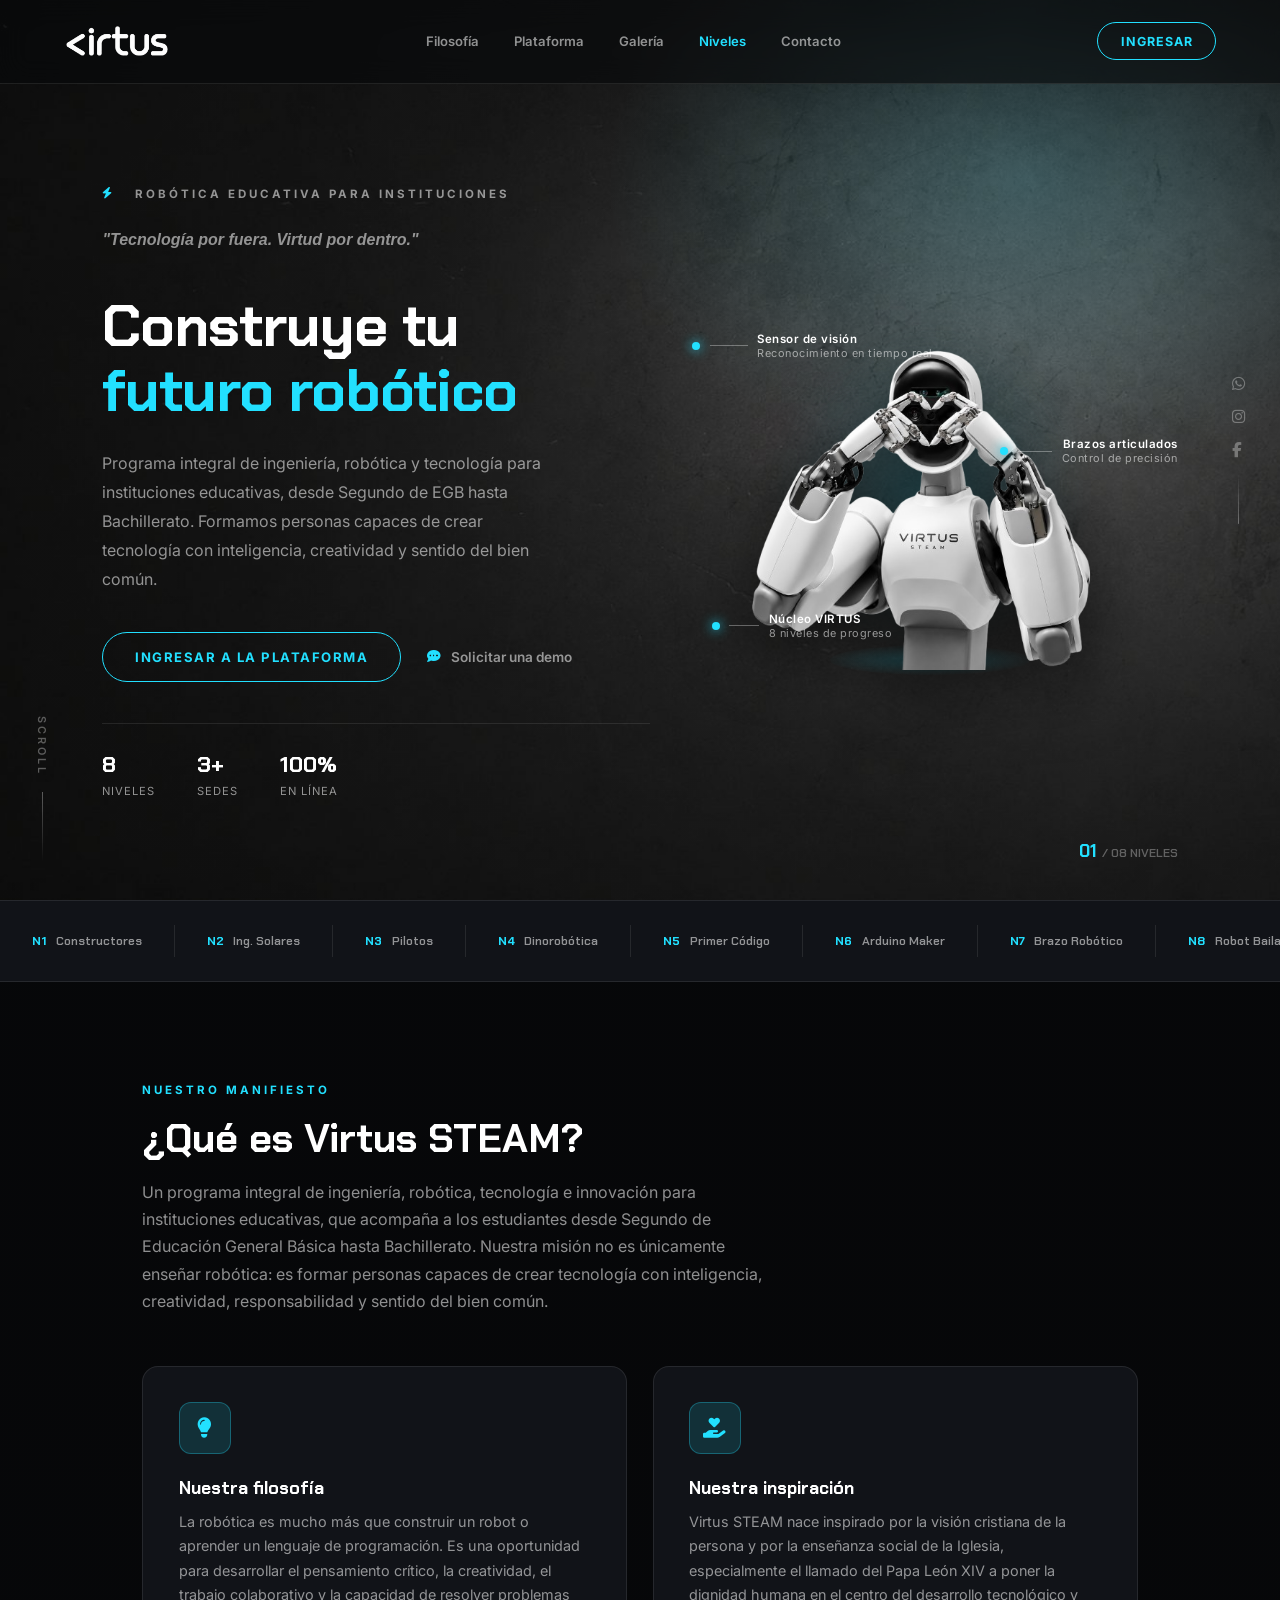
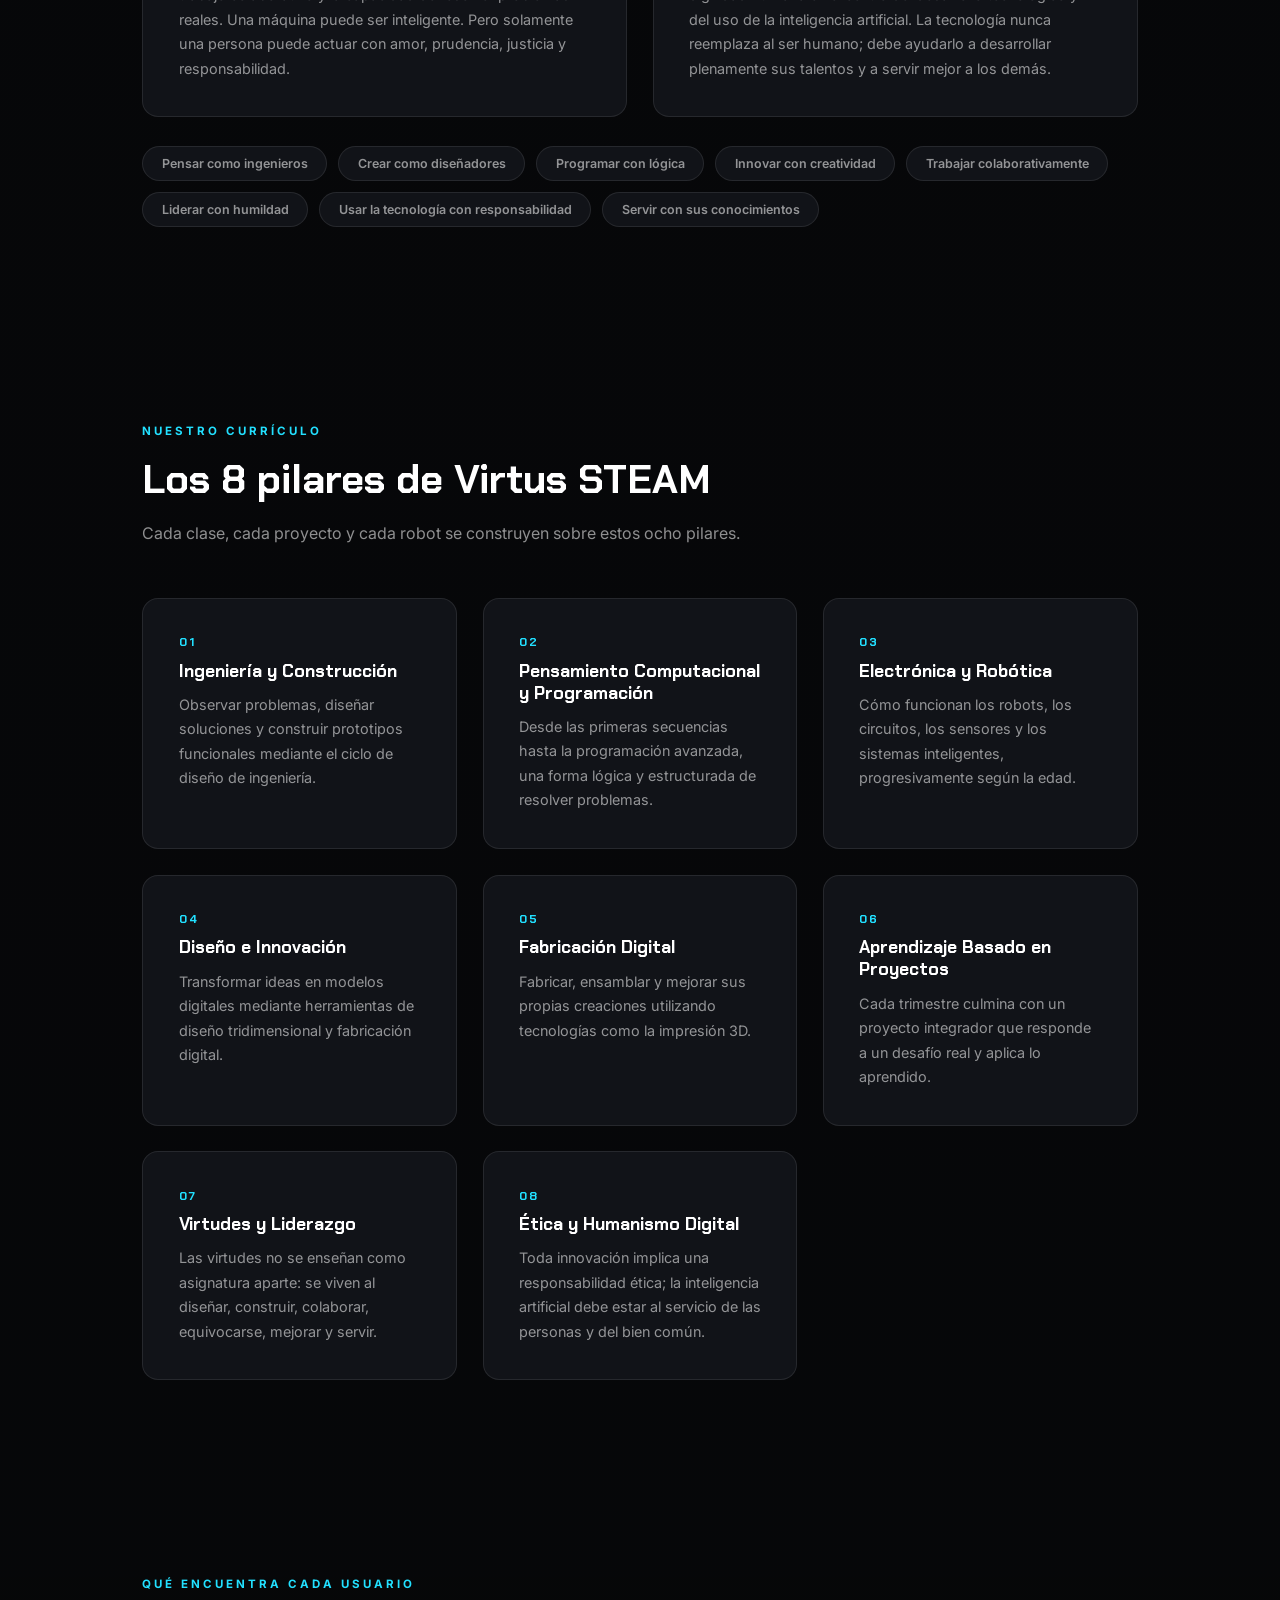
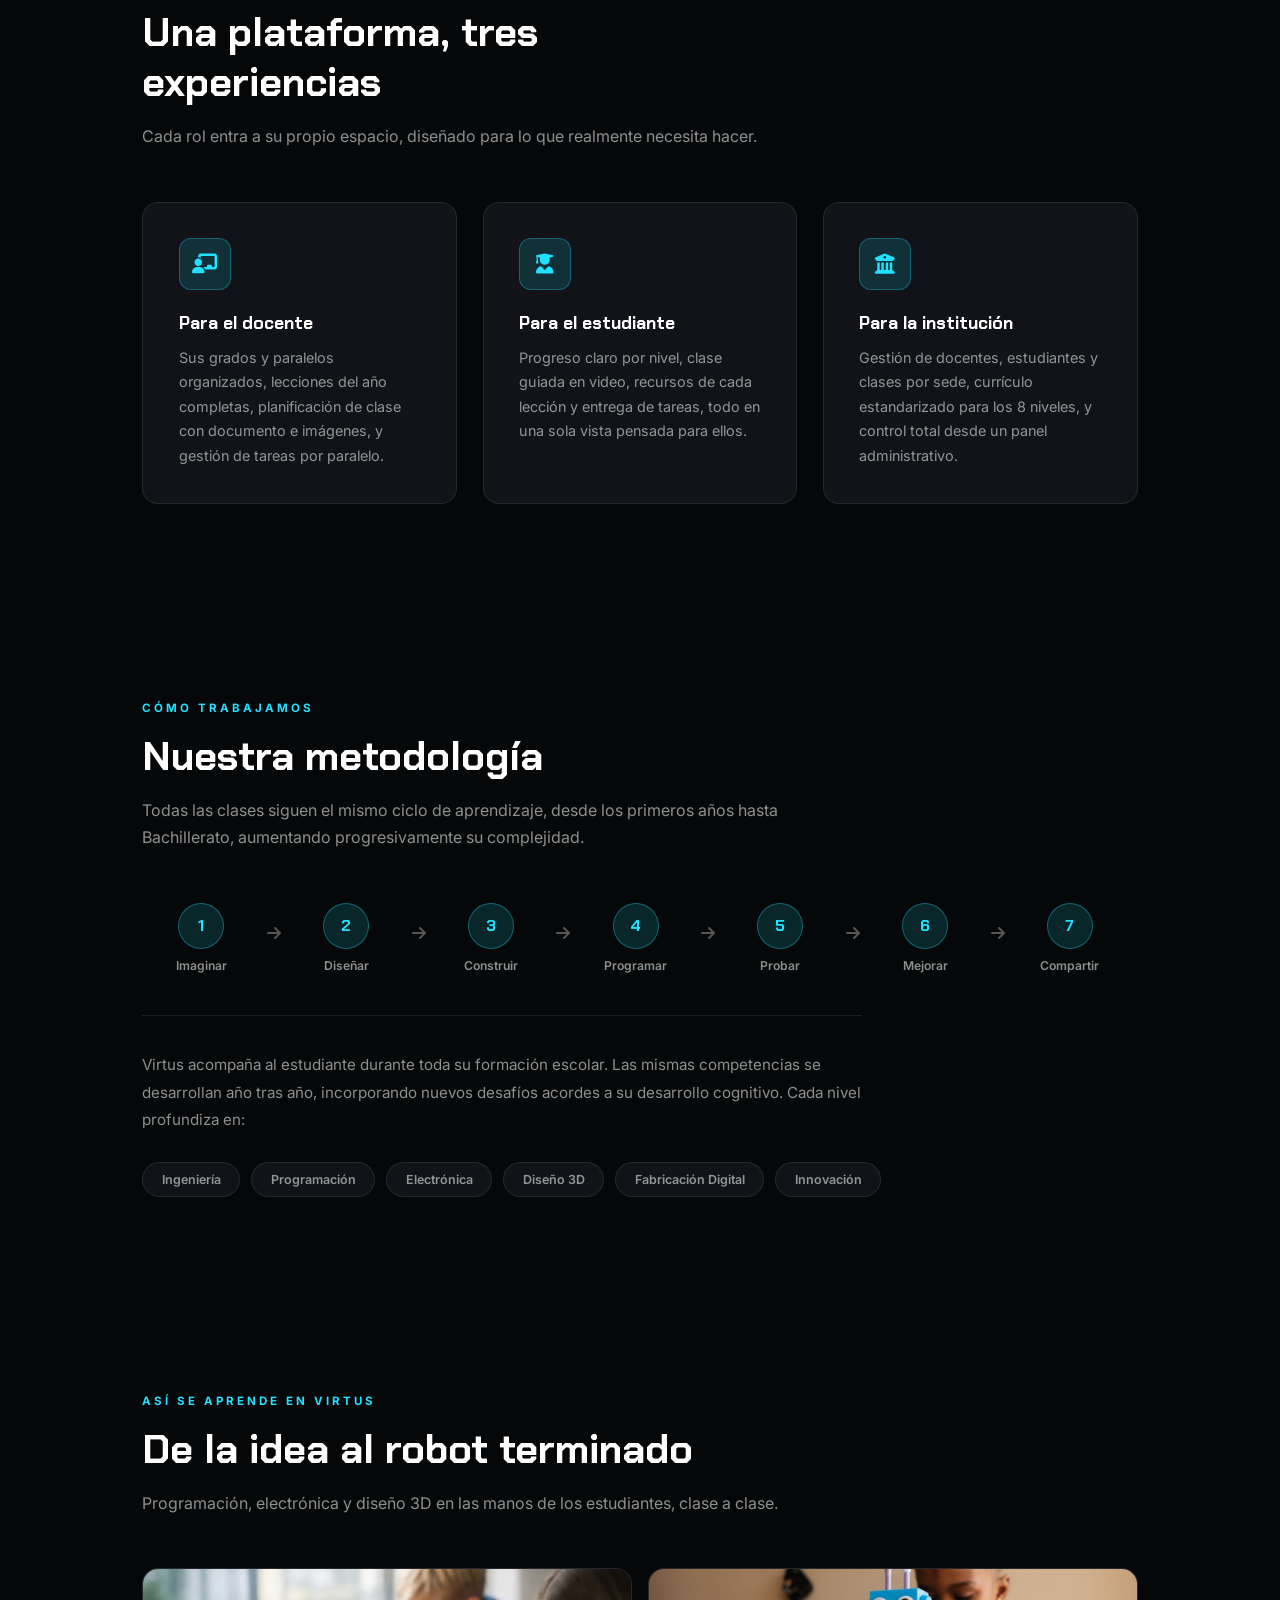
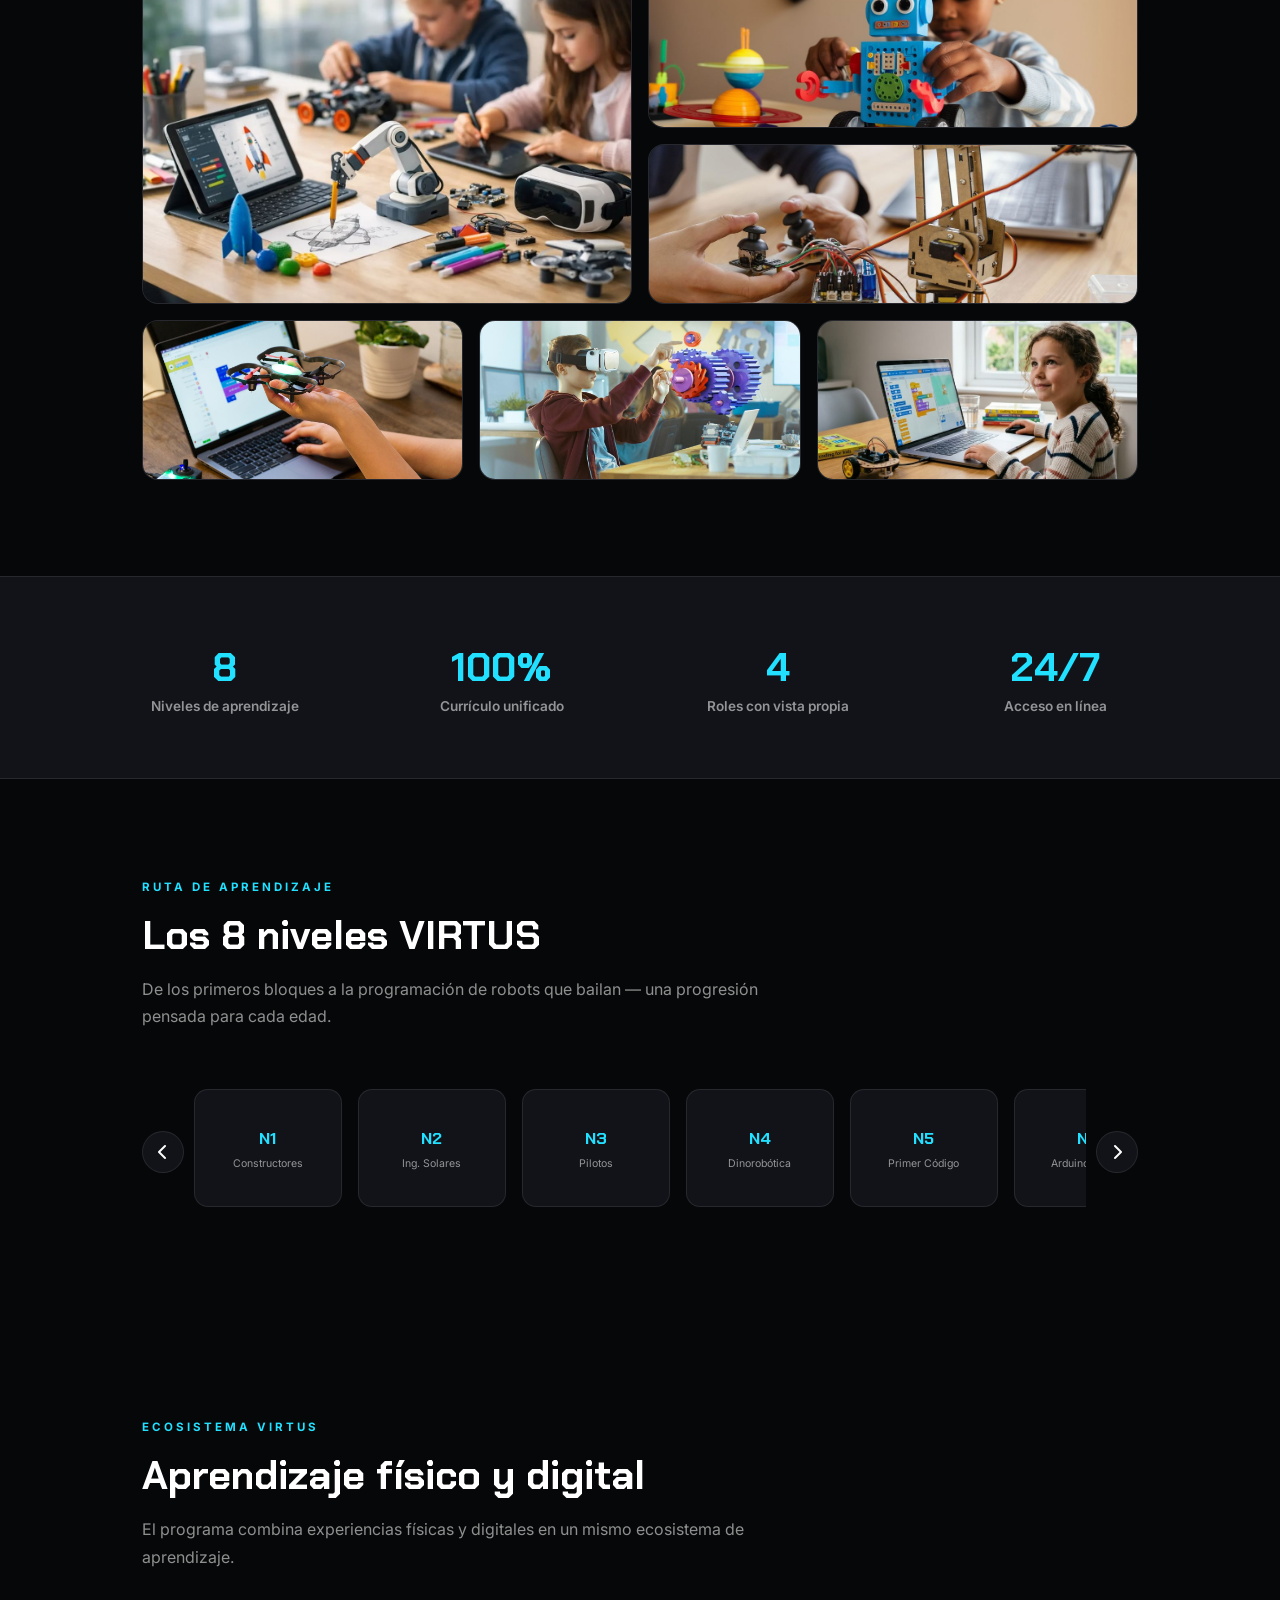
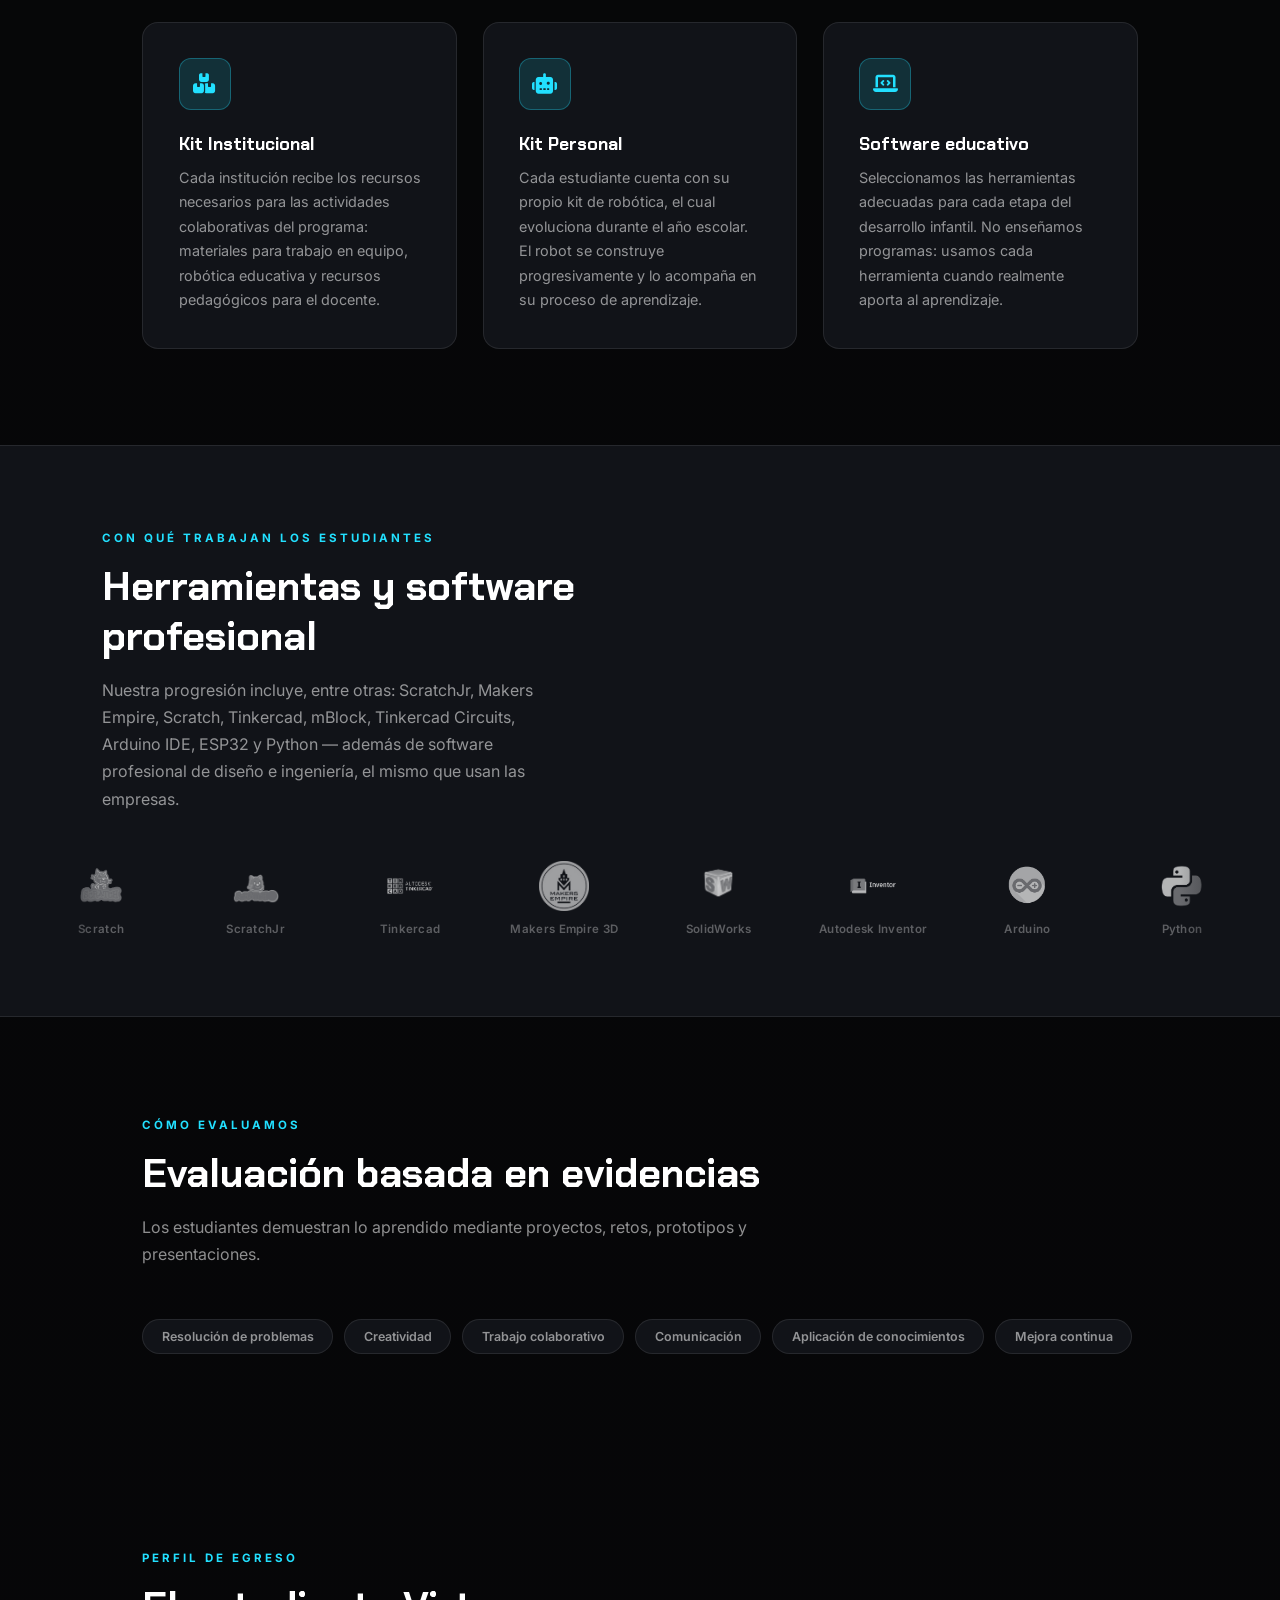
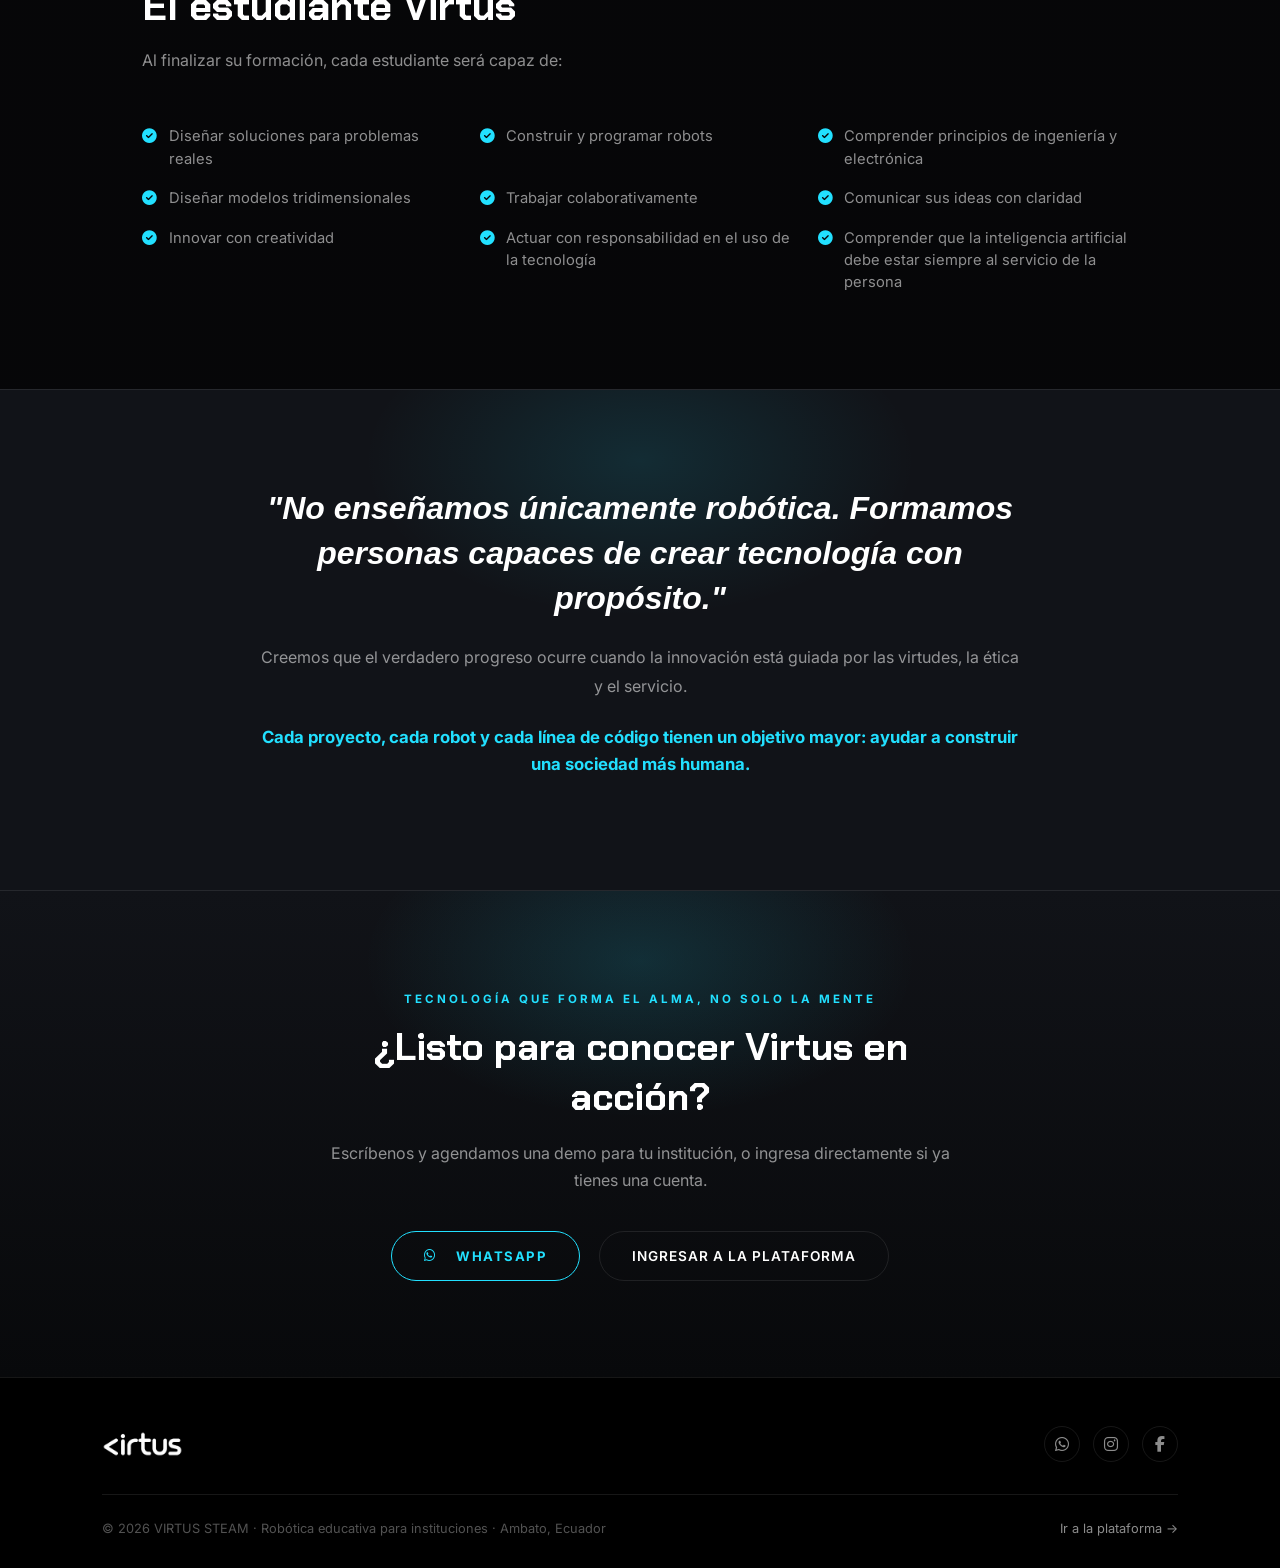
==== commit 7041ab65: "Adaptar landing con el Manifiesto Virtus STEAM" ====
--- a/index.html
+++ b/index.html
@@ -300,6 +300,34 @@
 .tool-item:hover img{opacity:1;transform:translateY(-3px)}
 .tool-item span{font-size:.72rem;color:var(--faint);font-weight:600;text-align:center;letter-spacing:.3px;white-space:nowrap}
 
+/* ---------- MANIFESTO / NEW CONTENT ---------- */
+.hero-manifesto{font-family:'Chakra Petch',sans-serif;font-style:italic;font-weight:600;color:var(--cy2);font-size:1.05rem;margin-bottom:1.3rem}
+
+.pillar-num{font-family:'Chakra Petch',sans-serif;font-weight:700;font-size:.75rem;color:var(--cy);letter-spacing:2px;margin-bottom:.6rem;display:block}
+
+.tag-row{display:flex;flex-wrap:wrap;gap:.7rem;margin-top:1.8rem}
+.tag-chip{padding:.55rem 1.15rem;border-radius:50px;border:1px solid var(--line);background:var(--bg2);color:var(--fade);font-size:.78rem;font-weight:600}
+
+.method-flow{display:flex;align-items:center;flex-wrap:wrap;gap:.2rem;margin-top:.5rem}
+.method-step{display:flex;flex-direction:column;align-items:center;gap:.6rem;text-align:center;width:118px}
+.method-num{width:46px;height:46px;border-radius:50%;background:var(--cy-dim);border:1px solid rgba(34,224,255,.35);display:flex;align-items:center;justify-content:center;color:var(--cy);font-family:'Chakra Petch',sans-serif;font-weight:700}
+.method-step span{font-size:.76rem;color:var(--fade);font-weight:600}
+.method-arrow{color:var(--faint);font-size:1rem;flex-shrink:0;margin:0 .2rem;align-self:flex-start;margin-top:20px}
+@media(max-width:900px){.method-flow{justify-content:center}.method-arrow{display:none}}
+
+.progressive-note{color:var(--fade);font-size:.95rem;line-height:1.8;max-width:720px;margin-top:2.6rem;padding-top:2.2rem;border-top:1px solid var(--line)}
+
+.checklist{display:grid;grid-template-columns:repeat(auto-fit,minmax(280px,1fr));gap:1.1rem;margin-top:.5rem}
+.check-item{display:flex;align-items:flex-start;gap:.7rem;font-size:.92rem;color:var(--fade);line-height:1.5}
+.check-item i{color:var(--cy);margin-top:.25rem;flex-shrink:0}
+
+.manifesto-quote{padding:6rem 8%;text-align:center;background:var(--bg2);border-top:1px solid var(--line);border-bottom:1px solid var(--line);position:relative;overflow:hidden}
+.manifesto-quote::before{content:'';position:absolute;top:-100px;left:50%;transform:translateX(-50%);width:600px;height:340px;background:radial-gradient(ellipse,rgba(34,224,255,.12),transparent 65%)}
+.manifesto-quote-inner{position:relative;z-index:1;max-width:760px;margin:0 auto}
+.manifesto-quote blockquote{font-family:'Chakra Petch',sans-serif;font-weight:700;font-size:clamp(1.4rem,2.6vw,2rem);line-height:1.4;color:#fff;margin-bottom:1.4rem;font-style:italic}
+.manifesto-quote p{color:var(--fade);font-size:1rem;line-height:1.8;margin-bottom:1rem}
+.manifesto-quote .closing{color:var(--cy);font-weight:700;font-size:1.05rem;margin-top:1.5rem;line-height:1.6}
+
 .final-cta{position:relative;padding:6rem 8%;text-align:center;overflow:hidden;background:linear-gradient(180deg,var(--bg2),var(--bg))}
 .final-cta::before{content:'';position:absolute;top:-100px;left:50%;transform:translateX(-50%);width:600px;height:340px;background:radial-gradient(ellipse,rgba(34,224,255,.14),transparent 65%)}
 .final-cta-inner{position:relative;z-index:1;max-width:620px;margin:0 auto}
@@ -331,6 +359,7 @@
 <nav class="nav">
   <div class="nav-brand"><img class="nav-logo" src="images/virtus-wordmark.png" alt="VIRTUS"></div>
   <div class="nav-links">
+    <a href="#manifiesto">Filosofía</a>
     <a href="#plataforma">Plataforma</a>
     <a href="#galeria">Galería</a>
     <a href="#niveles" class="active">Niveles</a>
@@ -351,8 +380,9 @@
   <div class="hero-grid">
     <div class="hero-copy">
       <span class="hero-tag"><i class="fas fa-bolt"></i>&nbsp; Robótica educativa para instituciones</span>
+      <p class="hero-manifesto">"Tecnología por fuera. Virtud por dentro."</p>
       <h1>Construye tu<br><span>futuro robótico</span></h1>
-      <p>Robótica, programación y diseño 3D con valores humanos, organizados en 8 niveles. Clases guiadas, planificación docente y seguimiento real del progreso.</p>
+      <p>Programa integral de ingeniería, robótica y tecnología para instituciones educativas, desde Segundo de EGB hasta Bachillerato. Formamos personas capaces de crear tecnología con inteligencia, creatividad y sentido del bien común.</p>
       <div class="hero-actions">
         <a class="btn-pill" href="https://plataforma.virtusrobotica.com/login.html">Ingresar a la plataforma</a>
         <a class="link-ghost" href="#contacto"><i class="fas fa-comment-dots"></i> Solicitar una demo</a>
@@ -396,6 +426,86 @@
   </div>
 </div>
 
+<section class="section" id="manifiesto">
+  <div class="section-head">
+    <span class="section-tag">Nuestro manifiesto</span>
+    <h2 class="section-title">¿Qué es Virtus STEAM?</h2>
+    <p class="section-sub">Un programa integral de ingeniería, robótica, tecnología e innovación para instituciones educativas, que acompaña a los estudiantes desde Segundo de Educación General Básica hasta Bachillerato. Nuestra misión no es únicamente enseñar robótica: es formar personas capaces de crear tecnología con inteligencia, creatividad, responsabilidad y sentido del bien común.</p>
+  </div>
+  <div class="features-grid">
+    <div class="feature-card">
+      <div class="feature-icon"><i class="fas fa-lightbulb"></i></div>
+      <h3>Nuestra filosofía</h3>
+      <p>La robótica es mucho más que construir un robot o aprender un lenguaje de programación. Es una oportunidad para desarrollar el pensamiento crítico, la creatividad, el trabajo colaborativo y la capacidad de resolver problemas reales. Una máquina puede ser inteligente. Pero solamente una persona puede actuar con amor, prudencia, justicia y responsabilidad.</p>
+    </div>
+    <div class="feature-card">
+      <div class="feature-icon"><i class="fas fa-hand-holding-heart"></i></div>
+      <h3>Nuestra inspiración</h3>
+      <p>Virtus STEAM nace inspirado por la visión cristiana de la persona y por la enseñanza social de la Iglesia, especialmente el llamado del Papa León XIV a poner la dignidad humana en el centro del desarrollo tecnológico y del uso de la inteligencia artificial. La tecnología nunca reemplaza al ser humano; debe ayudarlo a desarrollar plenamente sus talentos y a servir mejor a los demás.</p>
+    </div>
+  </div>
+  <div class="tag-row">
+    <span class="tag-chip">Pensar como ingenieros</span>
+    <span class="tag-chip">Crear como diseñadores</span>
+    <span class="tag-chip">Programar con lógica</span>
+    <span class="tag-chip">Innovar con creatividad</span>
+    <span class="tag-chip">Trabajar colaborativamente</span>
+    <span class="tag-chip">Liderar con humildad</span>
+    <span class="tag-chip">Usar la tecnología con responsabilidad</span>
+    <span class="tag-chip">Servir con sus conocimientos</span>
+  </div>
+</section>
+
+<section class="section" id="pilares">
+  <div class="section-head">
+    <span class="section-tag">Nuestro currículo</span>
+    <h2 class="section-title">Los 8 pilares de Virtus STEAM</h2>
+    <p class="section-sub">Cada clase, cada proyecto y cada robot se construyen sobre estos ocho pilares.</p>
+  </div>
+  <div class="features-grid">
+    <div class="feature-card">
+      <span class="pillar-num">01</span>
+      <h3>Ingeniería y Construcción</h3>
+      <p>Observar problemas, diseñar soluciones y construir prototipos funcionales mediante el ciclo de diseño de ingeniería.</p>
+    </div>
+    <div class="feature-card">
+      <span class="pillar-num">02</span>
+      <h3>Pensamiento Computacional y Programación</h3>
+      <p>Desde las primeras secuencias hasta la programación avanzada, una forma lógica y estructurada de resolver problemas.</p>
+    </div>
+    <div class="feature-card">
+      <span class="pillar-num">03</span>
+      <h3>Electrónica y Robótica</h3>
+      <p>Cómo funcionan los robots, los circuitos, los sensores y los sistemas inteligentes, progresivamente según la edad.</p>
+    </div>
+    <div class="feature-card">
+      <span class="pillar-num">04</span>
+      <h3>Diseño e Innovación</h3>
+      <p>Transformar ideas en modelos digitales mediante herramientas de diseño tridimensional y fabricación digital.</p>
+    </div>
+    <div class="feature-card">
+      <span class="pillar-num">05</span>
+      <h3>Fabricación Digital</h3>
+      <p>Fabricar, ensamblar y mejorar sus propias creaciones utilizando tecnologías como la impresión 3D.</p>
+    </div>
+    <div class="feature-card">
+      <span class="pillar-num">06</span>
+      <h3>Aprendizaje Basado en Proyectos</h3>
+      <p>Cada trimestre culmina con un proyecto integrador que responde a un desafío real y aplica lo aprendido.</p>
+    </div>
+    <div class="feature-card">
+      <span class="pillar-num">07</span>
+      <h3>Virtudes y Liderazgo</h3>
+      <p>Las virtudes no se enseñan como asignatura aparte: se viven al diseñar, construir, colaborar, equivocarse, mejorar y servir.</p>
+    </div>
+    <div class="feature-card">
+      <span class="pillar-num">08</span>
+      <h3>Ética y Humanismo Digital</h3>
+      <p>Toda innovación implica una responsabilidad ética; la inteligencia artificial debe estar al servicio de las personas y del bien común.</p>
+    </div>
+  </div>
+</section>
+
 <section class="section" id="plataforma">
   <div class="section-head">
     <span class="section-tag">Qué encuentra cada usuario</span>
@@ -418,6 +528,38 @@
       <h3>Para la institución</h3>
       <p>Gestión de docentes, estudiantes y clases por sede, currículo estandarizado para los 8 niveles, y control total desde un panel administrativo.</p>
     </div>
+  </div>
+</section>
+
+<section class="section" id="metodologia">
+  <div class="section-head">
+    <span class="section-tag">Cómo trabajamos</span>
+    <h2 class="section-title">Nuestra metodología</h2>
+    <p class="section-sub">Todas las clases siguen el mismo ciclo de aprendizaje, desde los primeros años hasta Bachillerato, aumentando progresivamente su complejidad.</p>
+  </div>
+  <div class="method-flow">
+    <div class="method-step"><div class="method-num">1</div><span>Imaginar</span></div>
+    <div class="method-arrow"><i class="fas fa-arrow-right"></i></div>
+    <div class="method-step"><div class="method-num">2</div><span>Diseñar</span></div>
+    <div class="method-arrow"><i class="fas fa-arrow-right"></i></div>
+    <div class="method-step"><div class="method-num">3</div><span>Construir</span></div>
+    <div class="method-arrow"><i class="fas fa-arrow-right"></i></div>
+    <div class="method-step"><div class="method-num">4</div><span>Programar</span></div>
+    <div class="method-arrow"><i class="fas fa-arrow-right"></i></div>
+    <div class="method-step"><div class="method-num">5</div><span>Probar</span></div>
+    <div class="method-arrow"><i class="fas fa-arrow-right"></i></div>
+    <div class="method-step"><div class="method-num">6</div><span>Mejorar</span></div>
+    <div class="method-arrow"><i class="fas fa-arrow-right"></i></div>
+    <div class="method-step"><div class="method-num">7</div><span>Compartir</span></div>
+  </div>
+  <p class="progressive-note">Virtus acompaña al estudiante durante toda su formación escolar. Las mismas competencias se desarrollan año tras año, incorporando nuevos desafíos acordes a su desarrollo cognitivo. Cada nivel profundiza en:</p>
+  <div class="tag-row">
+    <span class="tag-chip">Ingeniería</span>
+    <span class="tag-chip">Programación</span>
+    <span class="tag-chip">Electrónica</span>
+    <span class="tag-chip">Diseño 3D</span>
+    <span class="tag-chip">Fabricación Digital</span>
+    <span class="tag-chip">Innovación</span>
   </div>
 </section>
 
@@ -486,11 +628,36 @@
   </div>
 </section>
 
+<section class="section" id="ecosistema">
+  <div class="section-head">
+    <span class="section-tag">Ecosistema Virtus</span>
+    <h2 class="section-title">Aprendizaje físico y digital</h2>
+    <p class="section-sub">El programa combina experiencias físicas y digitales en un mismo ecosistema de aprendizaje.</p>
+  </div>
+  <div class="features-grid">
+    <div class="feature-card">
+      <div class="feature-icon"><i class="fas fa-boxes-stacked"></i></div>
+      <h3>Kit Institucional</h3>
+      <p>Cada institución recibe los recursos necesarios para las actividades colaborativas del programa: materiales para trabajo en equipo, robótica educativa y recursos pedagógicos para el docente.</p>
+    </div>
+    <div class="feature-card">
+      <div class="feature-icon"><i class="fas fa-robot"></i></div>
+      <h3>Kit Personal</h3>
+      <p>Cada estudiante cuenta con su propio kit de robótica, el cual evoluciona durante el año escolar. El robot se construye progresivamente y lo acompaña en su proceso de aprendizaje.</p>
+    </div>
+    <div class="feature-card">
+      <div class="feature-icon"><i class="fas fa-laptop-code"></i></div>
+      <h3>Software educativo</h3>
+      <p>Seleccionamos las herramientas adecuadas para cada etapa del desarrollo infantil. No enseñamos programas: usamos cada herramienta cuando realmente aporta al aprendizaje.</p>
+    </div>
+  </div>
+</section>
+
 <section class="tools-section">
   <div class="section-head">
     <span class="section-tag">Con qué trabajan los estudiantes</span>
     <h2 class="section-title">Herramientas y software profesional</h2>
-    <p class="section-sub">Desde bloques visuales para los más pequeños hasta software de diseño e ingeniería real, el mismo que usan las empresas.</p>
+    <p class="section-sub">Nuestra progresión incluye, entre otras: ScratchJr, Makers Empire, Scratch, Tinkercad, mBlock, Tinkercad Circuits, Arduino IDE, ESP32 y Python — además de software profesional de diseño e ingeniería, el mismo que usan las empresas.</p>
   </div>
   <div class="tools-strip">
     <div class="tools-track">
@@ -522,6 +689,49 @@
   </div>
 </section>
 
+<section class="section" id="evaluacion">
+  <div class="section-head">
+    <span class="section-tag">Cómo evaluamos</span>
+    <h2 class="section-title">Evaluación basada en evidencias</h2>
+    <p class="section-sub">Los estudiantes demuestran lo aprendido mediante proyectos, retos, prototipos y presentaciones.</p>
+  </div>
+  <div class="tag-row">
+    <span class="tag-chip">Resolución de problemas</span>
+    <span class="tag-chip">Creatividad</span>
+    <span class="tag-chip">Trabajo colaborativo</span>
+    <span class="tag-chip">Comunicación</span>
+    <span class="tag-chip">Aplicación de conocimientos</span>
+    <span class="tag-chip">Mejora continua</span>
+  </div>
+</section>
+
+<section class="section" id="perfil">
+  <div class="section-head">
+    <span class="section-tag">Perfil de egreso</span>
+    <h2 class="section-title">El estudiante Virtus</h2>
+    <p class="section-sub">Al finalizar su formación, cada estudiante será capaz de:</p>
+  </div>
+  <div class="checklist">
+    <div class="check-item"><i class="fas fa-circle-check"></i> Diseñar soluciones para problemas reales</div>
+    <div class="check-item"><i class="fas fa-circle-check"></i> Construir y programar robots</div>
+    <div class="check-item"><i class="fas fa-circle-check"></i> Comprender principios de ingeniería y electrónica</div>
+    <div class="check-item"><i class="fas fa-circle-check"></i> Diseñar modelos tridimensionales</div>
+    <div class="check-item"><i class="fas fa-circle-check"></i> Trabajar colaborativamente</div>
+    <div class="check-item"><i class="fas fa-circle-check"></i> Comunicar sus ideas con claridad</div>
+    <div class="check-item"><i class="fas fa-circle-check"></i> Innovar con creatividad</div>
+    <div class="check-item"><i class="fas fa-circle-check"></i> Actuar con responsabilidad en el uso de la tecnología</div>
+    <div class="check-item"><i class="fas fa-circle-check"></i> Comprender que la inteligencia artificial debe estar siempre al servicio de la persona</div>
+  </div>
+</section>
+
+<section class="manifesto-quote">
+  <div class="manifesto-quote-inner">
+    <blockquote>"No enseñamos únicamente robótica. Formamos personas capaces de crear tecnología con propósito."</blockquote>
+    <p>Creemos que el verdadero progreso ocurre cuando la innovación está guiada por las virtudes, la ética y el servicio.</p>
+    <p class="closing">Cada proyecto, cada robot y cada línea de código tienen un objetivo mayor: ayudar a construir una sociedad más humana.</p>
+  </div>
+</section>
+
 <section class="final-cta" id="contacto">
   <div class="final-cta-inner">
     <span class="section-tag">Tecnología que forma el alma, no solo la mente</span>
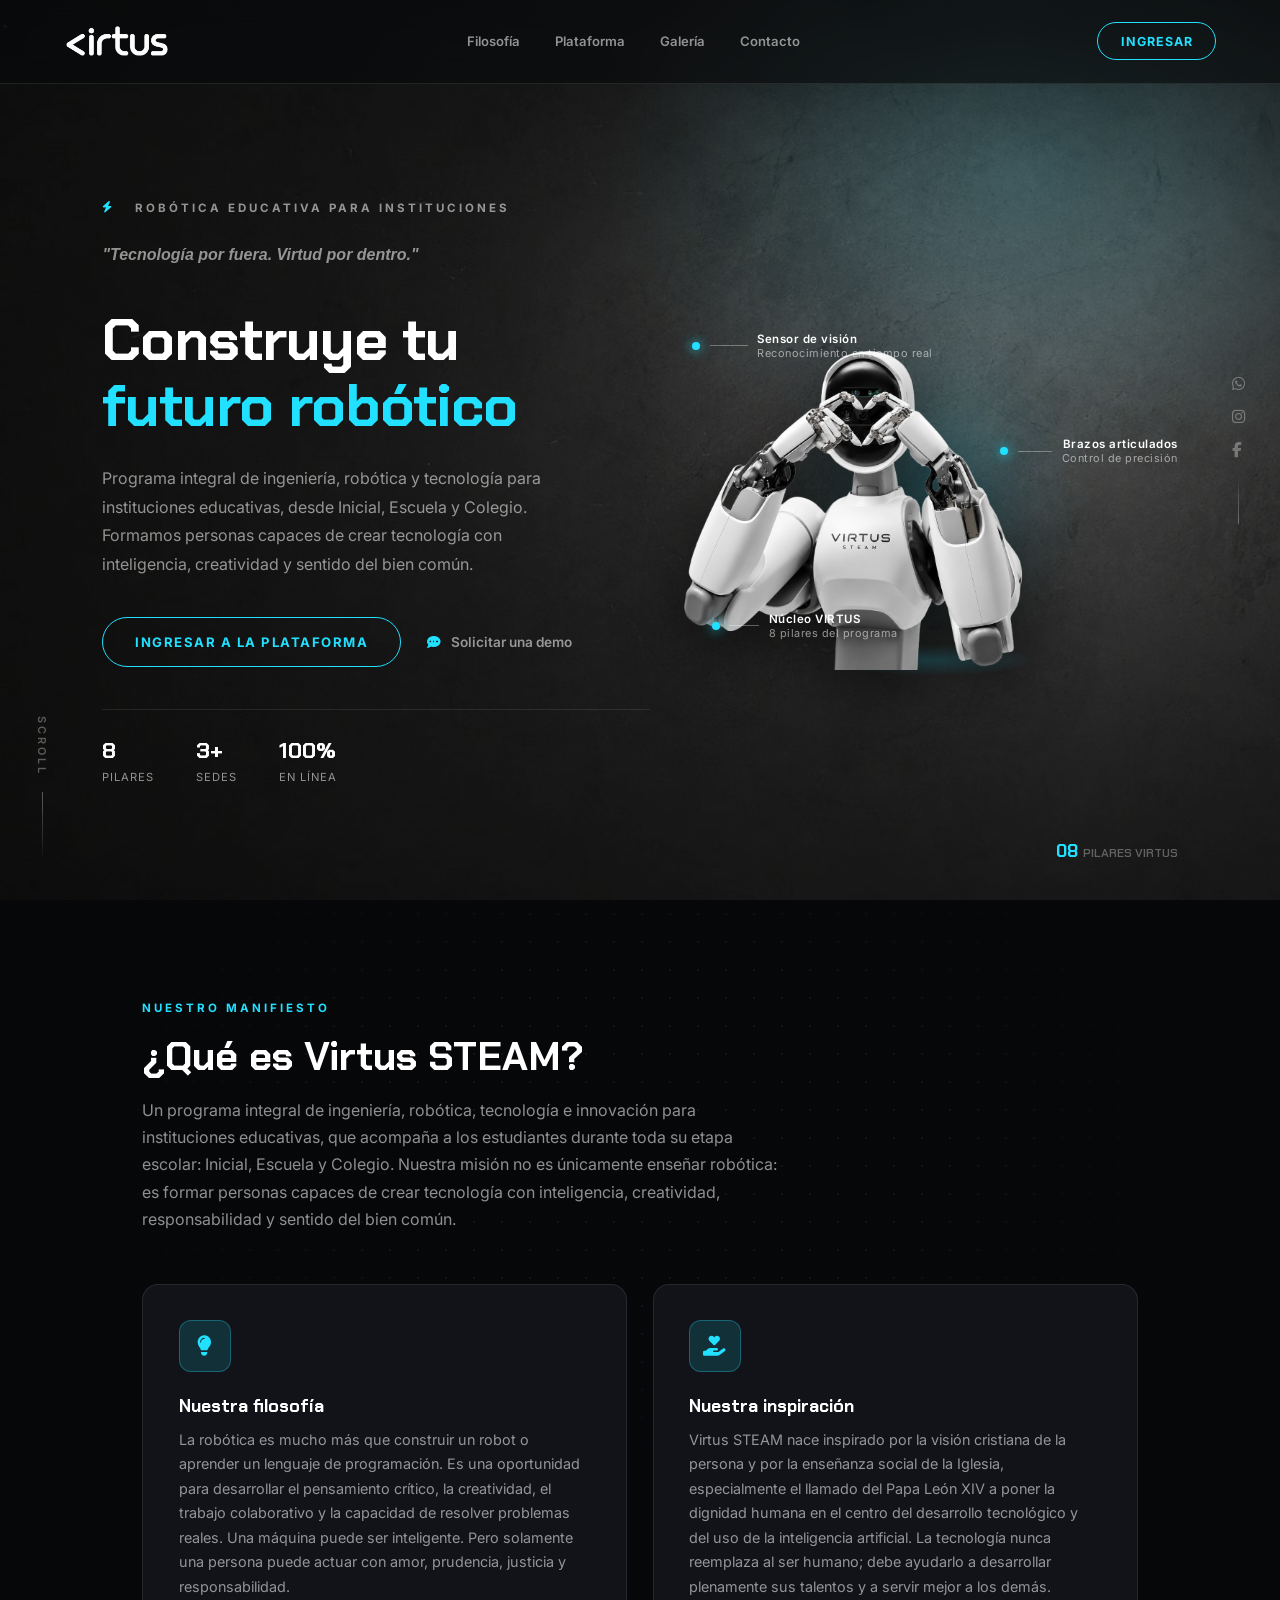
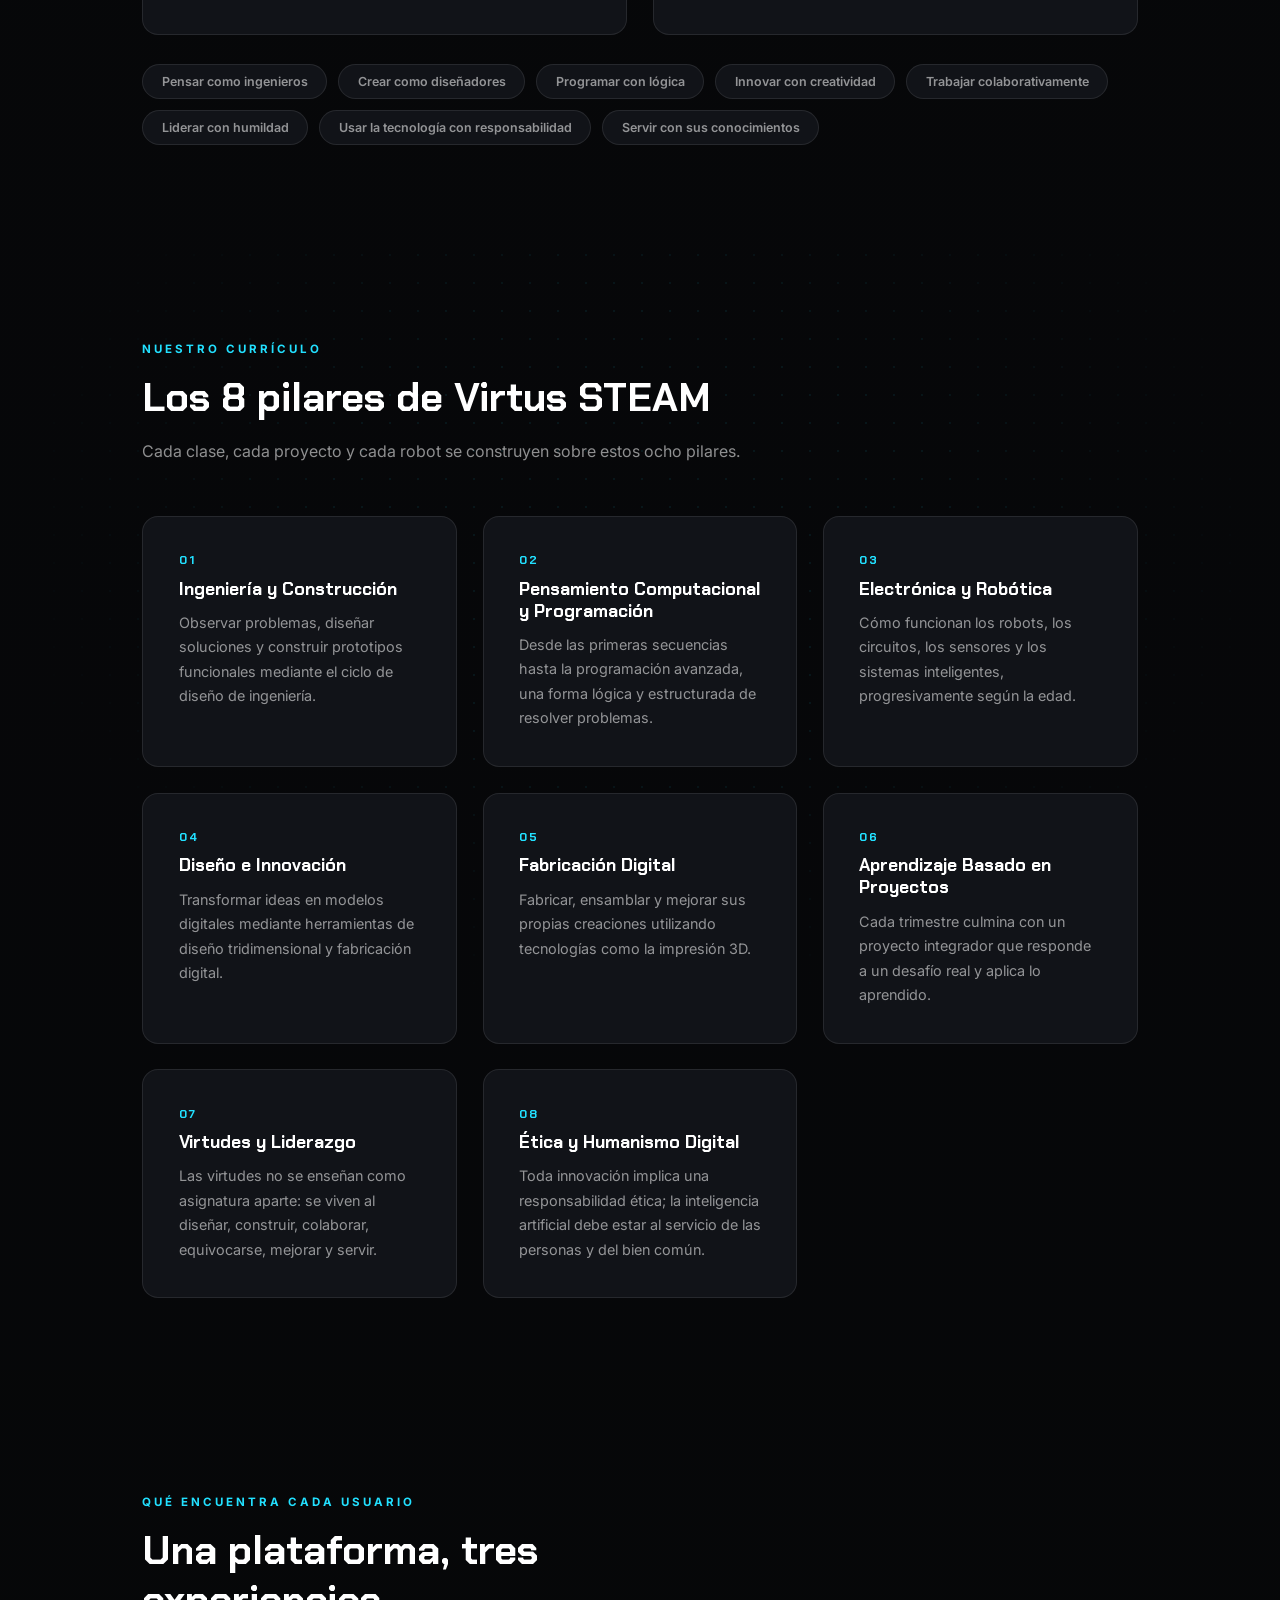
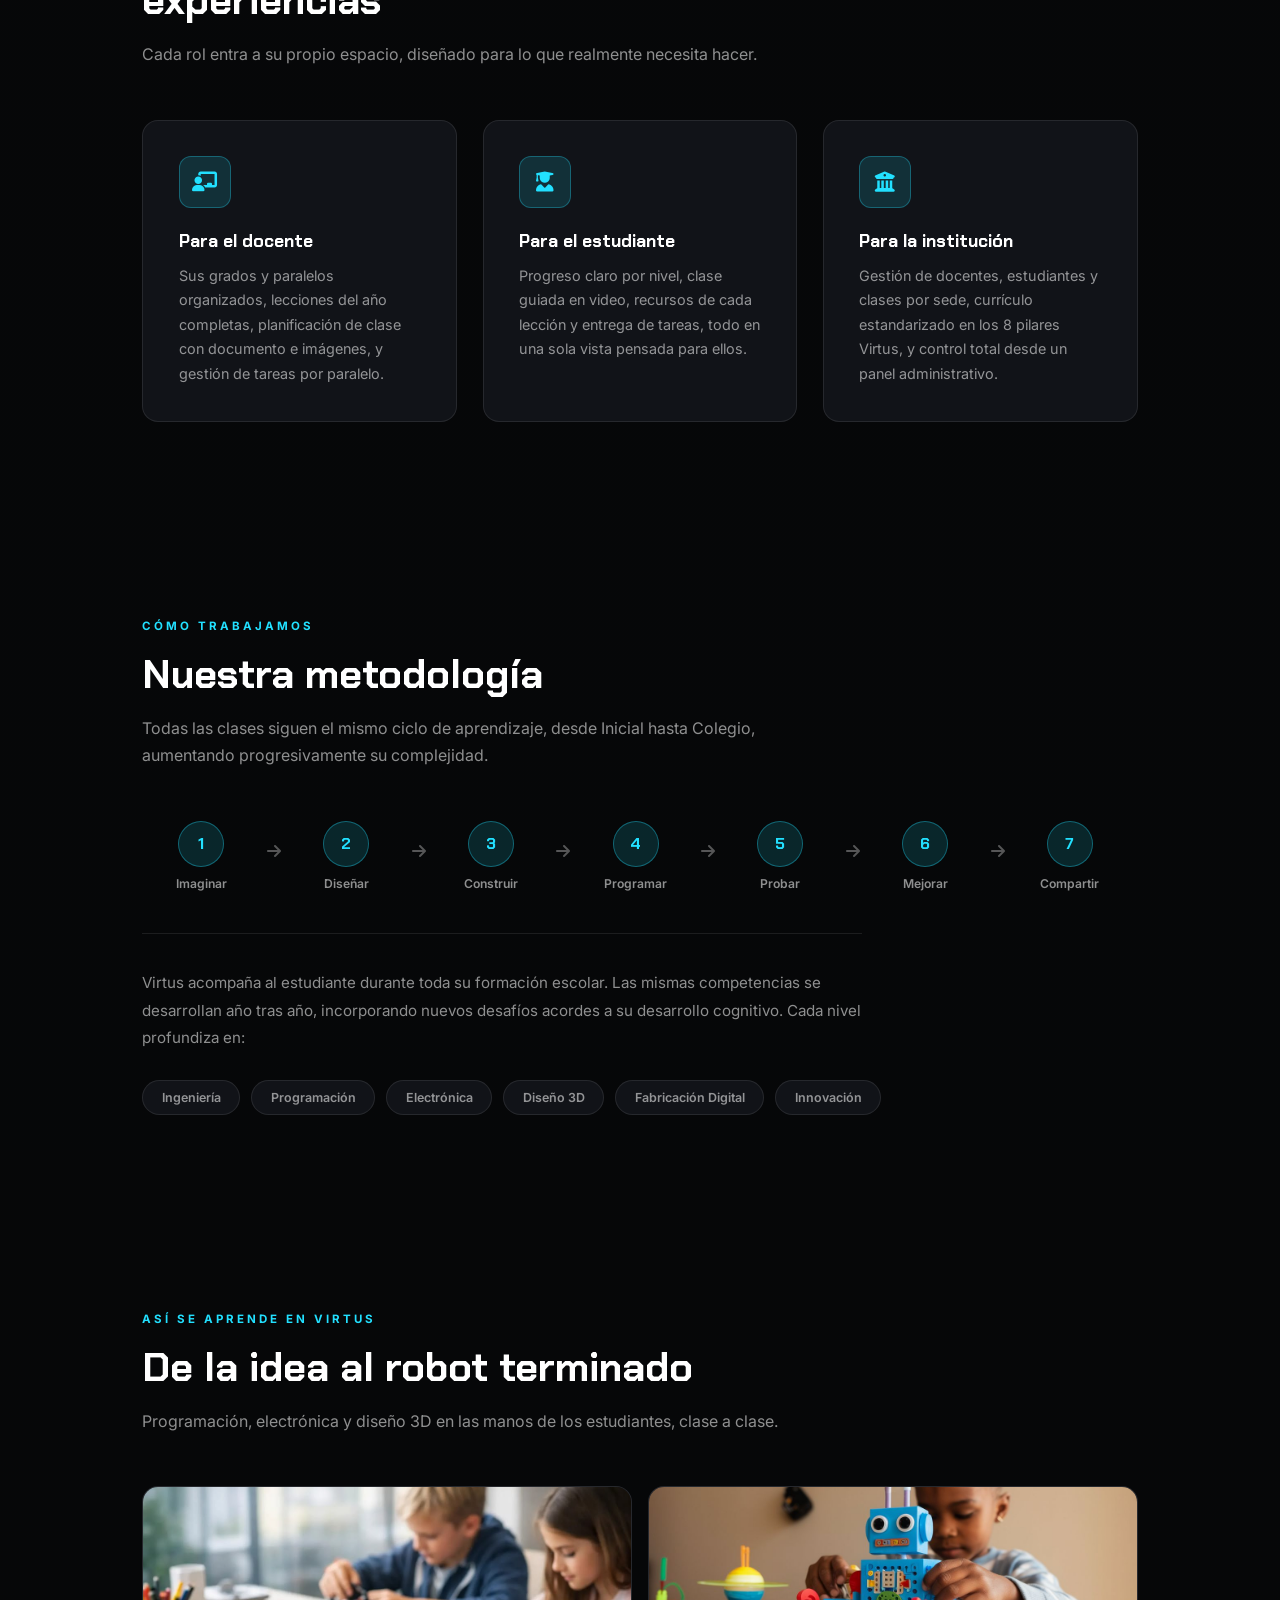
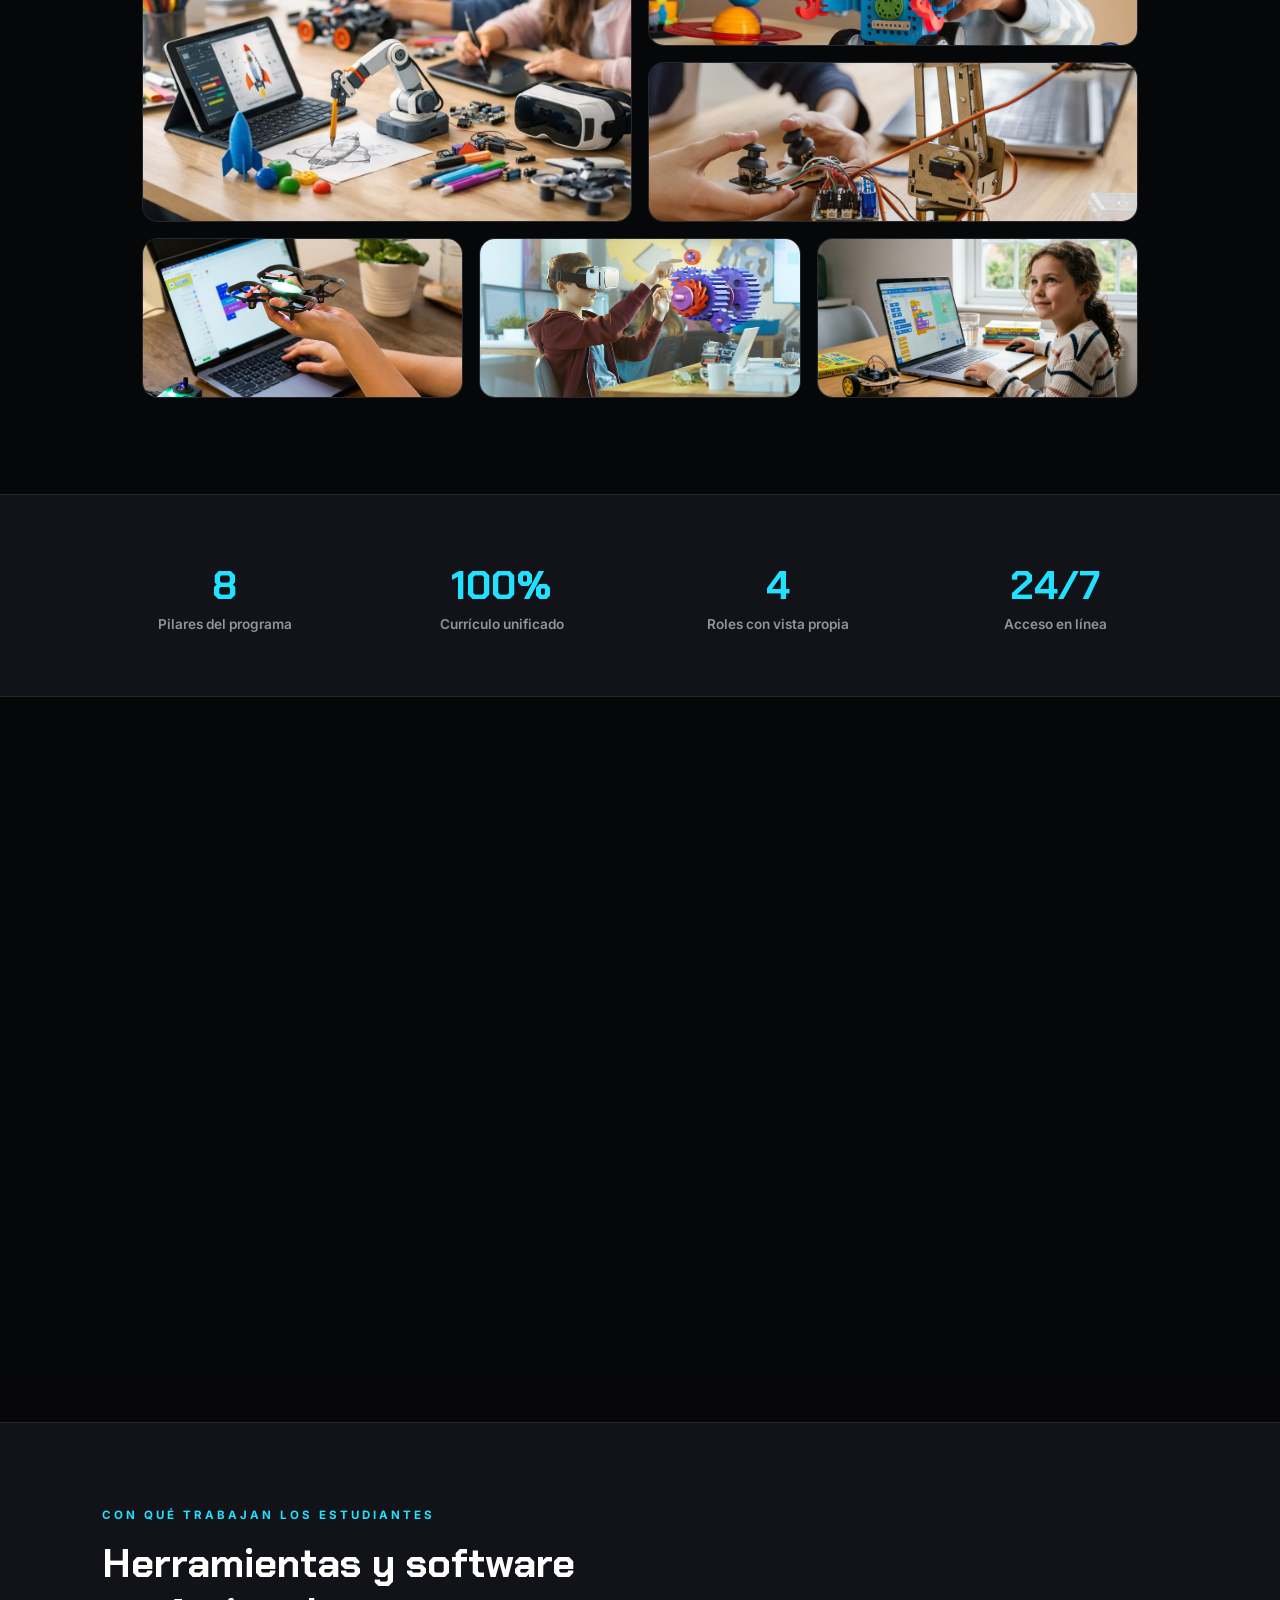
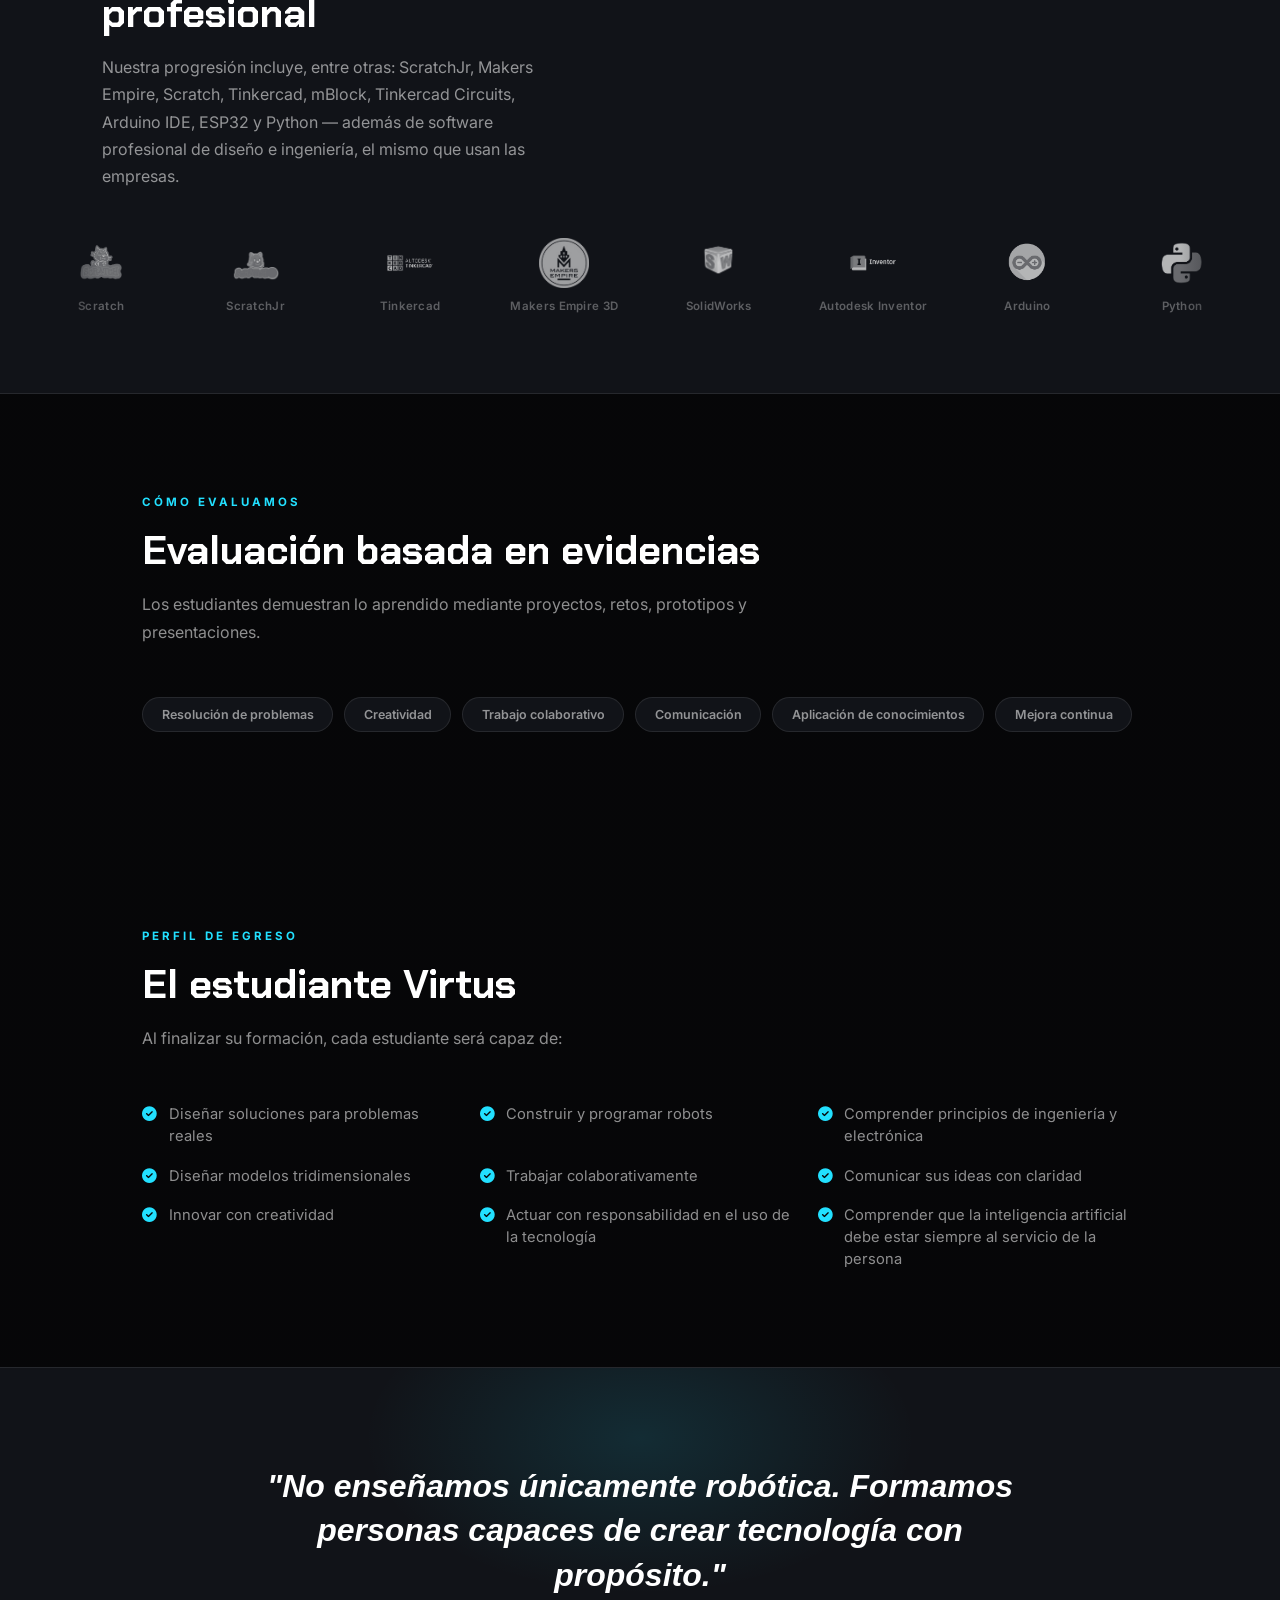
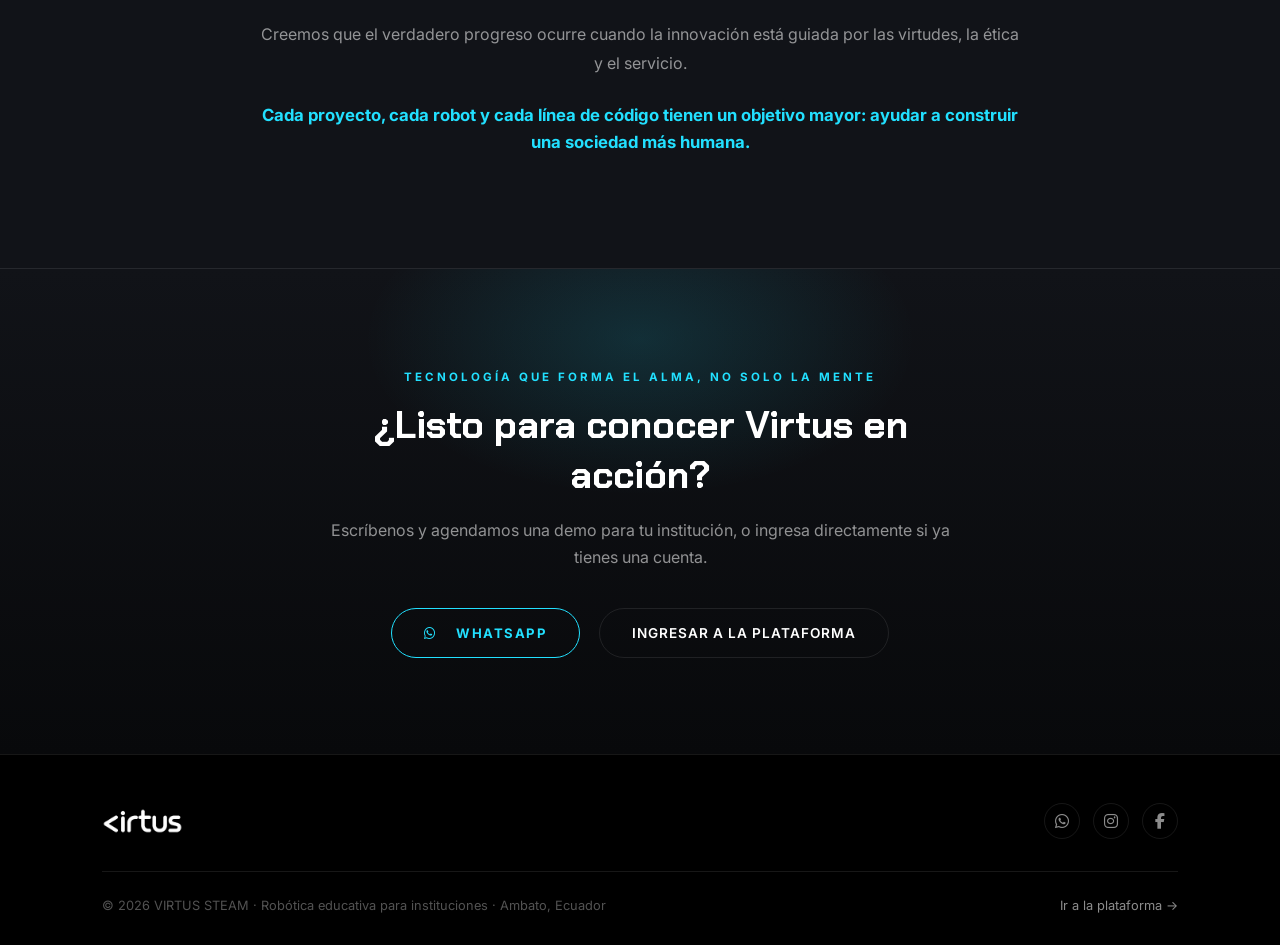
==== commit dfbac6fb: "Quitar niveles, ajustar etapas escolares y agregar efectos dinamicos" ====
--- a/index.html
+++ b/index.html
@@ -4,7 +4,7 @@
 <meta charset="UTF-8">
 <meta name="viewport" content="width=device-width, initial-scale=1.0">
 <title>VIRTUS STEAM — Robótica Educativa en Ecuador | Plataforma para Instituciones</title>
-<meta name="description" content="VIRTUS STEAM: plataforma de robótica, programación y diseño 3D para instituciones educativas en Ecuador. Clases guiadas, 8 niveles, seguimiento real. Con sede en Ambato.">
+<meta name="description" content="VIRTUS STEAM: programa de ingeniería, robótica y tecnología para instituciones educativas en Ecuador, desde Inicial hasta Colegio. Formación con virtudes y seguimiento real. Con sede en Ambato.">
 <meta name="keywords" content="robotica educativa Ecuador, robotica para colegios Ambato, STEAM Ecuador, plataforma educativa robotica, clases de robotica Ambato, programacion para niños Ecuador, diseño 3D estudiantes">
 <meta name="author" content="VIRTUS STEAM">
 <link rel="canonical" href="https://virtusrobotica.com/">
@@ -15,13 +15,13 @@
 <meta property="og:site_name" content="VIRTUS STEAM">
 <meta property="og:locale" content="es_EC">
 <meta property="og:title" content="VIRTUS STEAM — Robótica Educativa en Ecuador">
-<meta property="og:description" content="Plataforma de robótica, programación y diseño 3D para instituciones educativas. 8 niveles, clases guiadas y seguimiento real. Con sede en Ambato, Ecuador.">
+<meta property="og:description" content="Programa de ingeniería, robótica y tecnología para instituciones educativas, desde Inicial hasta Colegio. Formación con virtudes y seguimiento real. Con sede en Ambato, Ecuador.">
 <meta property="og:image" content="https://virtusrobotica.com/images/robot-hero.png">
 
 <!-- Twitter Card -->
 <meta name="twitter:card" content="summary_large_image">
 <meta name="twitter:title" content="VIRTUS STEAM — Robótica Educativa en Ecuador">
-<meta name="twitter:description" content="Plataforma de robótica, programación y diseño 3D para instituciones educativas. 8 niveles, clases guiadas y seguimiento real.">
+<meta name="twitter:description" content="Programa de ingeniería, robótica y tecnología para instituciones educativas, desde Inicial hasta Colegio. Formación con virtudes y seguimiento real.">
 <meta name="twitter:image" content="https://virtusrobotica.com/images/robot-hero.png">
 
 <!-- Geo / Local -->
@@ -169,7 +169,7 @@
   animation:shrink 3.6s ease-in-out infinite;
 }
 .robot-img{
-  position:relative;z-index:2;width:min(74%,360px);filter:drop-shadow(0 20px 35px rgba(0,0,0,.6));
+  display:block;width:min(74%,360px);filter:drop-shadow(0 20px 35px rgba(0,0,0,.6));
   animation:float 3.6s ease-in-out infinite;
 }
 @keyframes float{0%,100%{transform:translateY(0)}50%{transform:translateY(-16px)}}
@@ -227,10 +227,15 @@
 
 .features-grid{display:grid;grid-template-columns:repeat(auto-fit,minmax(280px,1fr));gap:1.6rem}
 .feature-card{
+  position:relative;overflow:hidden;
   background:var(--bg2);border:1px solid var(--line);border-radius:16px;padding:2.2rem;
   transition:transform .25s,border-color .25s;
 }
-.feature-card:hover{transform:translateY(-6px);border-color:rgba(34,224,255,.4)}
+.feature-card::before{content:'';position:absolute;top:0;left:-60%;width:40%;height:100%;
+  background:linear-gradient(115deg,transparent,rgba(34,224,255,.12),transparent);
+  transform:skewX(-20deg);transition:left .7s ease;pointer-events:none}
+.feature-card:hover::before{left:130%}
+.feature-card:hover{transform:translateY(-6px);border-color:rgba(34,224,255,.4);box-shadow:0 12px 30px rgba(0,0,0,.35)}
 .feature-icon{
   width:52px;height:52px;border-radius:12px;background:var(--cy-dim);border:1px solid rgba(34,224,255,.3);
   display:flex;align-items:center;justify-content:center;font-size:1.25rem;color:var(--cy);margin-bottom:1.4rem;
@@ -302,6 +307,8 @@
 
 /* ---------- MANIFESTO / NEW CONTENT ---------- */
 .hero-manifesto{font-family:'Chakra Petch',sans-serif;font-style:italic;font-weight:600;color:var(--cy2);font-size:1.05rem;margin-bottom:1.3rem}
+@keyframes glowPulse{0%,100%{text-shadow:0 0 8px rgba(122,245,255,.25)}50%{text-shadow:0 0 20px rgba(122,245,255,.75)}}
+.hero-manifesto{animation:glowPulse 3.2s ease-in-out infinite}
 
 .pillar-num{font-family:'Chakra Petch',sans-serif;font-weight:700;font-size:.75rem;color:var(--cy);letter-spacing:2px;margin-bottom:.6rem;display:block}
 
@@ -327,6 +334,20 @@
 .manifesto-quote blockquote{font-family:'Chakra Petch',sans-serif;font-weight:700;font-size:clamp(1.4rem,2.6vw,2rem);line-height:1.4;color:#fff;margin-bottom:1.4rem;font-style:italic}
 .manifesto-quote p{color:var(--fade);font-size:1rem;line-height:1.8;margin-bottom:1rem}
 .manifesto-quote .closing{color:var(--cy);font-weight:700;font-size:1.05rem;margin-top:1.5rem;line-height:1.6}
+
+/* ---------- TECH FX ---------- */
+.tech-grid{position:relative}
+.tech-grid::after{
+  content:'';position:absolute;inset:0;z-index:-1;pointer-events:none;
+  background-image:radial-gradient(rgba(34,224,255,.16) 1px, transparent 1px);
+  background-size:28px 28px;opacity:.45;
+  -webkit-mask-image:radial-gradient(ellipse 70% 55% at 50% 25%, #000 35%, transparent 78%);
+  mask-image:radial-gradient(ellipse 70% 55% at 50% 25%, #000 35%, transparent 78%);
+}
+.reveal{opacity:0;transform:translateY(26px);transition:opacity .7s ease,transform .7s ease}
+.reveal.visible{opacity:1;transform:translateY(0)}
+
+.robot-parallax{position:relative;z-index:2;transition:transform .18s ease-out}
 
 .final-cta{position:relative;padding:6rem 8%;text-align:center;overflow:hidden;background:linear-gradient(180deg,var(--bg2),var(--bg))}
 .final-cta::before{content:'';position:absolute;top:-100px;left:50%;transform:translateX(-50%);width:600px;height:340px;background:radial-gradient(ellipse,rgba(34,224,255,.14),transparent 65%)}
@@ -362,7 +383,6 @@
     <a href="#manifiesto">Filosofía</a>
     <a href="#plataforma">Plataforma</a>
     <a href="#galeria">Galería</a>
-    <a href="#niveles" class="active">Niveles</a>
     <a href="#contacto">Contacto</a>
   </div>
   <a class="nav-cta" href="https://plataforma.virtusrobotica.com/login.html">Ingresar</a>
@@ -382,13 +402,13 @@
       <span class="hero-tag"><i class="fas fa-bolt"></i>&nbsp; Robótica educativa para instituciones</span>
       <p class="hero-manifesto">"Tecnología por fuera. Virtud por dentro."</p>
       <h1>Construye tu<br><span>futuro robótico</span></h1>
-      <p>Programa integral de ingeniería, robótica y tecnología para instituciones educativas, desde Segundo de EGB hasta Bachillerato. Formamos personas capaces de crear tecnología con inteligencia, creatividad y sentido del bien común.</p>
+      <p>Programa integral de ingeniería, robótica y tecnología para instituciones educativas, desde Inicial, Escuela y Colegio. Formamos personas capaces de crear tecnología con inteligencia, creatividad y sentido del bien común.</p>
       <div class="hero-actions">
         <a class="btn-pill" href="https://plataforma.virtusrobotica.com/login.html">Ingresar a la plataforma</a>
         <a class="link-ghost" href="#contacto"><i class="fas fa-comment-dots"></i> Solicitar una demo</a>
       </div>
       <div class="hero-stats">
-        <div class="stat"><b>8</b><span>NIVELES</span></div>
+        <div class="stat"><b>8</b><span>PILARES</span></div>
         <div class="stat"><b>3+</b><span>SEDES</span></div>
         <div class="stat"><b>100%</b><span>EN LÍNEA</span></div>
       </div>
@@ -396,41 +416,20 @@
     <div class="hero-visual">
       <div class="orb-glow"></div>
       <div class="robot-shadow"></div>
-      <img class="robot-img" src="images/robot-hero.png" alt="Robot VIRTUS STEAM">
+      <div class="robot-parallax"><img class="robot-img" src="images/robot-hero.png" alt="Robot VIRTUS STEAM"></div>
       <div class="callout callout-1"><div class="dot"></div><div class="stick"></div><div class="txt"><b>Sensor de visión</b>Reconocimiento en tiempo real</div></div>
       <div class="callout callout-2"><div class="row" style="display:flex;align-items:center;gap:.6rem"><div class="txt" style="text-align:right"><b>Brazos articulados</b>Control de precisión</div><div class="stick"></div><div class="dot"></div></div></div>
-      <div class="callout callout-3"><div class="dot"></div><div class="stick"></div><div class="txt"><b>Núcleo VIRTUS</b>8 niveles de progreso</div></div>
-    </div>
-  </div>
-  <div class="page-counter">01<span>/ 08 NIVELES</span></div>
-</section>
-
-<div class="levels-strip" id="niveles">
-  <div class="levels-track">
-    <div class="level-chip"><b>N1</b> Constructores</div>
-    <div class="level-chip"><b>N2</b> Ing. Solares</div>
-    <div class="level-chip"><b>N3</b> Pilotos</div>
-    <div class="level-chip"><b>N4</b> Dinorobótica</div>
-    <div class="level-chip"><b>N5</b> Primer Código</div>
-    <div class="level-chip"><b>N6</b> Arduino Maker</div>
-    <div class="level-chip"><b>N7</b> Brazo Robótico</div>
-    <div class="level-chip"><b>N8</b> Robot Bailarín</div>
-    <div class="level-chip"><b>N1</b> Constructores</div>
-    <div class="level-chip"><b>N2</b> Ing. Solares</div>
-    <div class="level-chip"><b>N3</b> Pilotos</div>
-    <div class="level-chip"><b>N4</b> Dinorobótica</div>
-    <div class="level-chip"><b>N5</b> Primer Código</div>
-    <div class="level-chip"><b>N6</b> Arduino Maker</div>
-    <div class="level-chip"><b>N7</b> Brazo Robótico</div>
-    <div class="level-chip"><b>N8</b> Robot Bailarín</div>
-  </div>
-</div>
-
-<section class="section" id="manifiesto">
+      <div class="callout callout-3"><div class="dot"></div><div class="stick"></div><div class="txt"><b>Núcleo VIRTUS</b>8 pilares del programa</div></div>
+    </div>
+  </div>
+  <div class="page-counter">08<span>PILARES VIRTUS</span></div>
+</section>
+
+<section class="section tech-grid" id="manifiesto">
   <div class="section-head">
     <span class="section-tag">Nuestro manifiesto</span>
     <h2 class="section-title">¿Qué es Virtus STEAM?</h2>
-    <p class="section-sub">Un programa integral de ingeniería, robótica, tecnología e innovación para instituciones educativas, que acompaña a los estudiantes desde Segundo de Educación General Básica hasta Bachillerato. Nuestra misión no es únicamente enseñar robótica: es formar personas capaces de crear tecnología con inteligencia, creatividad, responsabilidad y sentido del bien común.</p>
+    <p class="section-sub">Un programa integral de ingeniería, robótica, tecnología e innovación para instituciones educativas, que acompaña a los estudiantes durante toda su etapa escolar: Inicial, Escuela y Colegio. Nuestra misión no es únicamente enseñar robótica: es formar personas capaces de crear tecnología con inteligencia, creatividad, responsabilidad y sentido del bien común.</p>
   </div>
   <div class="features-grid">
     <div class="feature-card">
@@ -456,7 +455,7 @@
   </div>
 </section>
 
-<section class="section" id="pilares">
+<section class="section tech-grid" id="pilares">
   <div class="section-head">
     <span class="section-tag">Nuestro currículo</span>
     <h2 class="section-title">Los 8 pilares de Virtus STEAM</h2>
@@ -526,7 +525,7 @@
     <div class="feature-card">
       <div class="feature-icon"><i class="fas fa-building-columns"></i></div>
       <h3>Para la institución</h3>
-      <p>Gestión de docentes, estudiantes y clases por sede, currículo estandarizado para los 8 niveles, y control total desde un panel administrativo.</p>
+      <p>Gestión de docentes, estudiantes y clases por sede, currículo estandarizado en los 8 pilares Virtus, y control total desde un panel administrativo.</p>
     </div>
   </div>
 </section>
@@ -535,7 +534,7 @@
   <div class="section-head">
     <span class="section-tag">Cómo trabajamos</span>
     <h2 class="section-title">Nuestra metodología</h2>
-    <p class="section-sub">Todas las clases siguen el mismo ciclo de aprendizaje, desde los primeros años hasta Bachillerato, aumentando progresivamente su complejidad.</p>
+    <p class="section-sub">Todas las clases siguen el mismo ciclo de aprendizaje, desde Inicial hasta Colegio, aumentando progresivamente su complejidad.</p>
   </div>
   <div class="method-flow">
     <div class="method-step"><div class="method-num">1</div><span>Imaginar</span></div>
@@ -599,34 +598,12 @@
 
 <div class="stats-band">
   <div class="stats-grid">
-    <div><div class="num">8</div><div class="lbl">Niveles de aprendizaje</div></div>
-    <div><div class="num">100%</div><div class="lbl">Currículo unificado</div></div>
-    <div><div class="num">4</div><div class="lbl">Roles con vista propia</div></div>
+    <div><div class="num" data-target="8">0</div><div class="lbl">Pilares del programa</div></div>
+    <div><div class="num" data-target="100" data-suffix="%">0</div><div class="lbl">Currículo unificado</div></div>
+    <div><div class="num" data-target="4">0</div><div class="lbl">Roles con vista propia</div></div>
     <div><div class="num">24/7</div><div class="lbl">Acceso en línea</div></div>
   </div>
 </div>
-
-<section class="section">
-  <div class="section-head">
-    <span class="section-tag">Ruta de aprendizaje</span>
-    <h2 class="section-title">Los 8 niveles VIRTUS</h2>
-    <p class="section-sub">De los primeros bloques a la programación de robots que bailan — una progresión pensada para cada edad.</p>
-  </div>
-  <div class="carousel-wrap">
-    <div class="carousel-arrow prev" onclick="document.getElementById('lvlCarousel').scrollBy({left:-320,behavior:'smooth'})"><i class="fas fa-chevron-left"></i></div>
-    <div class="carousel" id="lvlCarousel">
-      <div class="carousel-card"><div class="lvl-num">N1</div><div class="lvl-name">Constructores</div></div>
-      <div class="carousel-card"><div class="lvl-num">N2</div><div class="lvl-name">Ing. Solares</div></div>
-      <div class="carousel-card"><div class="lvl-num">N3</div><div class="lvl-name">Pilotos</div></div>
-      <div class="carousel-card"><div class="lvl-num">N4</div><div class="lvl-name">Dinorobótica</div></div>
-      <div class="carousel-card"><div class="lvl-num">N5</div><div class="lvl-name">Primer Código</div></div>
-      <div class="carousel-card"><div class="lvl-num">N6</div><div class="lvl-name">Arduino Maker</div></div>
-      <div class="carousel-card"><div class="lvl-num">N7</div><div class="lvl-name">Brazo Robótico</div></div>
-      <div class="carousel-card"><div class="lvl-num">N8</div><div class="lvl-name">Robot Bailarín</div></div>
-    </div>
-    <div class="carousel-arrow next" onclick="document.getElementById('lvlCarousel').scrollBy({left:320,behavior:'smooth'})"><i class="fas fa-chevron-right"></i></div>
-  </div>
-</section>
 
 <section class="section" id="ecosistema">
   <div class="section-head">
@@ -759,5 +736,76 @@
   </div>
 </footer>
 
+<script>
+// ---- Scroll reveal ----
+(function(){
+  var targets = document.querySelectorAll('.section-head, .feature-card, .check-item, .gallery-item, .tag-chip, .method-step, .tool-item');
+  targets.forEach(function(el, i){
+    el.classList.add('reveal');
+    el.style.transitionDelay = (Math.min(i % 6, 6) * 0.06) + 's';
+  });
+  if ('IntersectionObserver' in window) {
+    var io = new IntersectionObserver(function(entries){
+      entries.forEach(function(entry){
+        if (entry.isIntersecting) {
+          entry.target.classList.add('visible');
+          io.unobserve(entry.target);
+        }
+      });
+    }, { threshold: 0.15, rootMargin: '0px 0px -40px 0px' });
+    targets.forEach(function(el){ io.observe(el); });
+  } else {
+    targets.forEach(function(el){ el.classList.add('visible'); });
+  }
+})();
+
+// ---- Animated counters ----
+(function(){
+  var counters = document.querySelectorAll('.stats-grid .num[data-target]');
+  function animate(el){
+    var target = parseFloat(el.getAttribute('data-target'));
+    var suffix = el.getAttribute('data-suffix') || '';
+    var dur = 1400;
+    var start = null;
+    function tick(ts){
+      if (!start) start = ts;
+      var p = Math.min(1, (ts - start) / dur);
+      var eased = 1 - Math.pow(1 - p, 3);
+      el.textContent = Math.round(target * eased) + suffix;
+      if (p < 1) requestAnimationFrame(tick);
+    }
+    requestAnimationFrame(tick);
+  }
+  if ('IntersectionObserver' in window) {
+    var io2 = new IntersectionObserver(function(entries){
+      entries.forEach(function(entry){
+        if (entry.isIntersecting) { animate(entry.target); io2.unobserve(entry.target); }
+      });
+    }, { threshold: 0.5 });
+    counters.forEach(function(el){ io2.observe(el); });
+  } else {
+    counters.forEach(animate);
+  }
+})();
+
+// ---- Hero parallax ----
+(function(){
+  var visual = document.querySelector('.hero-visual');
+  var robot = document.querySelector('.robot-parallax');
+  var orb = document.querySelector('.orb-glow');
+  if (!visual || !robot) return;
+  visual.addEventListener('mousemove', function(e){
+    var rect = visual.getBoundingClientRect();
+    var x = (e.clientX - rect.left) / rect.width - 0.5;
+    var y = (e.clientY - rect.top) / rect.height - 0.5;
+    robot.style.transform = 'translate(' + (x*18) + 'px, ' + (y*18) + 'px)';
+    if (orb) orb.style.transform = 'translate(' + (x*-16) + 'px, ' + (y*-16) + 'px)';
+  });
+  visual.addEventListener('mouseleave', function(){
+    robot.style.transform = '';
+    if (orb) orb.style.transform = '';
+  });
+})();
+</script>
 </body>
 </html>
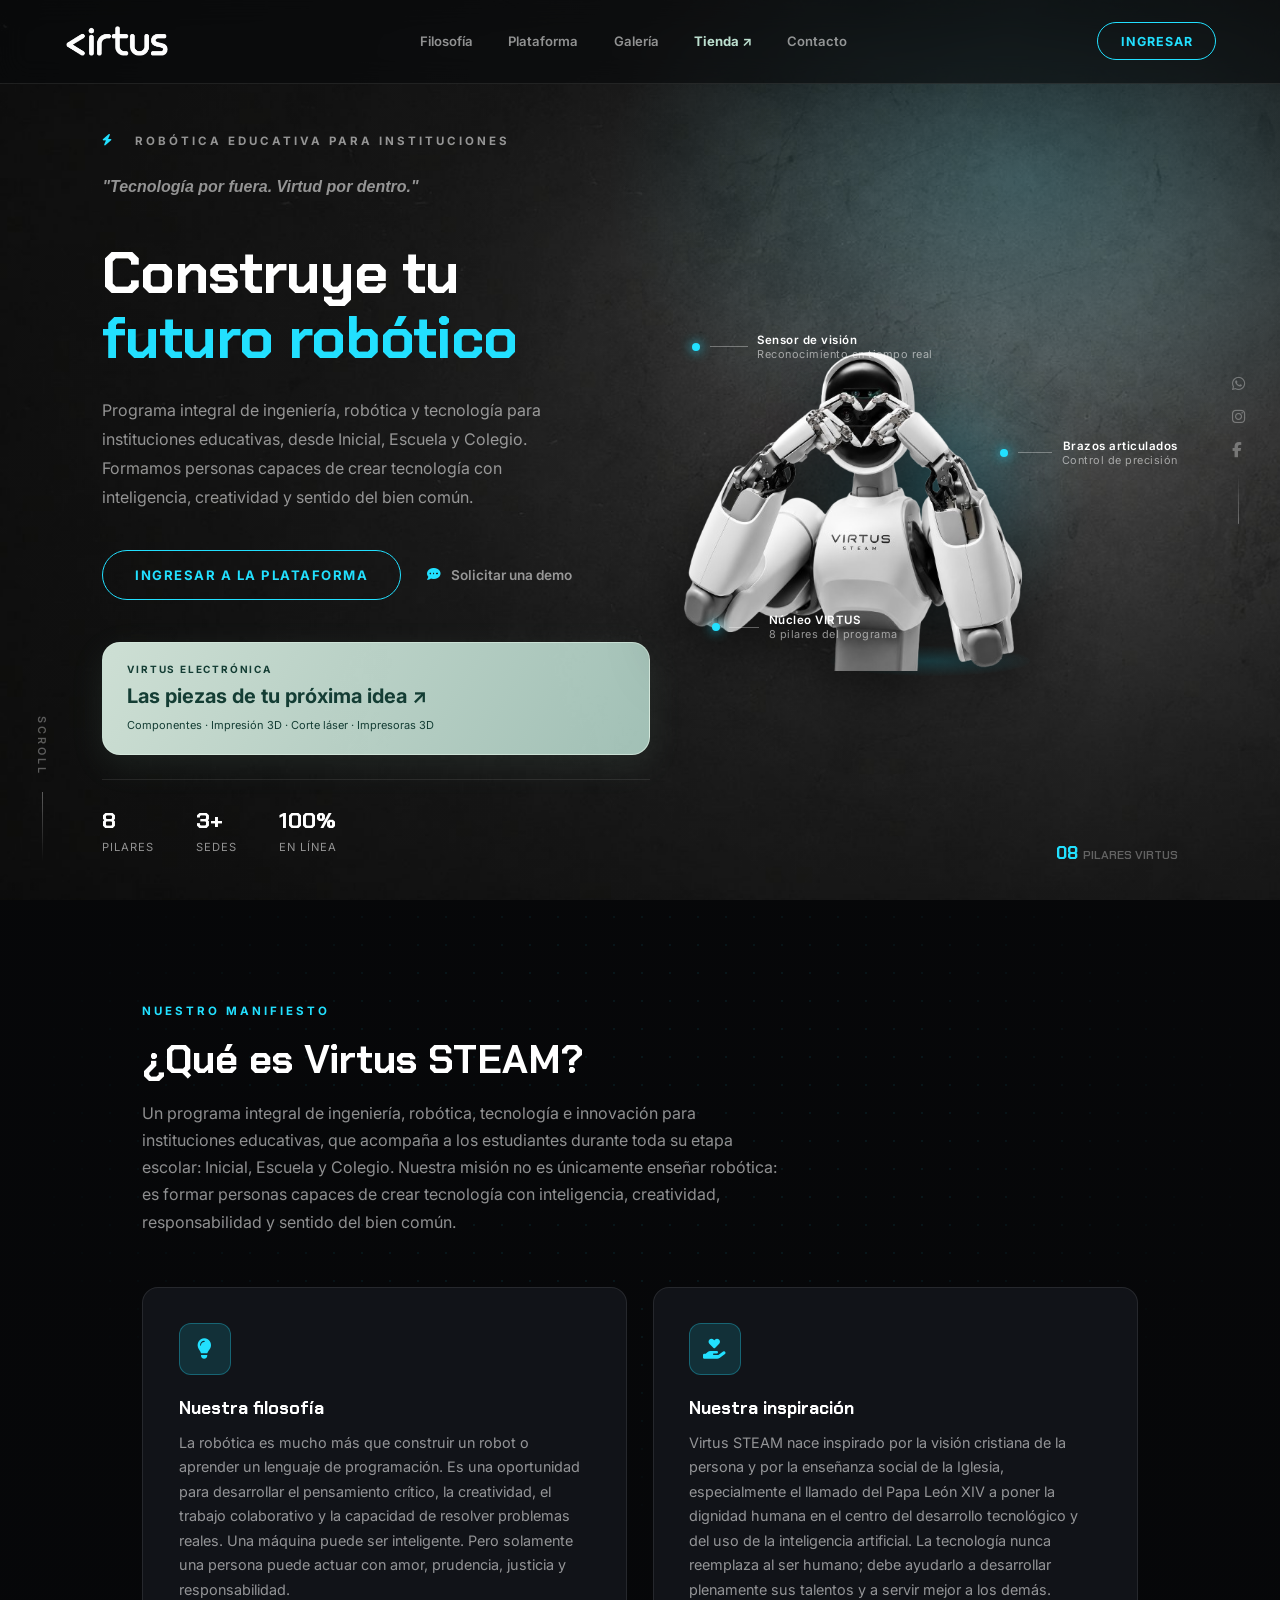
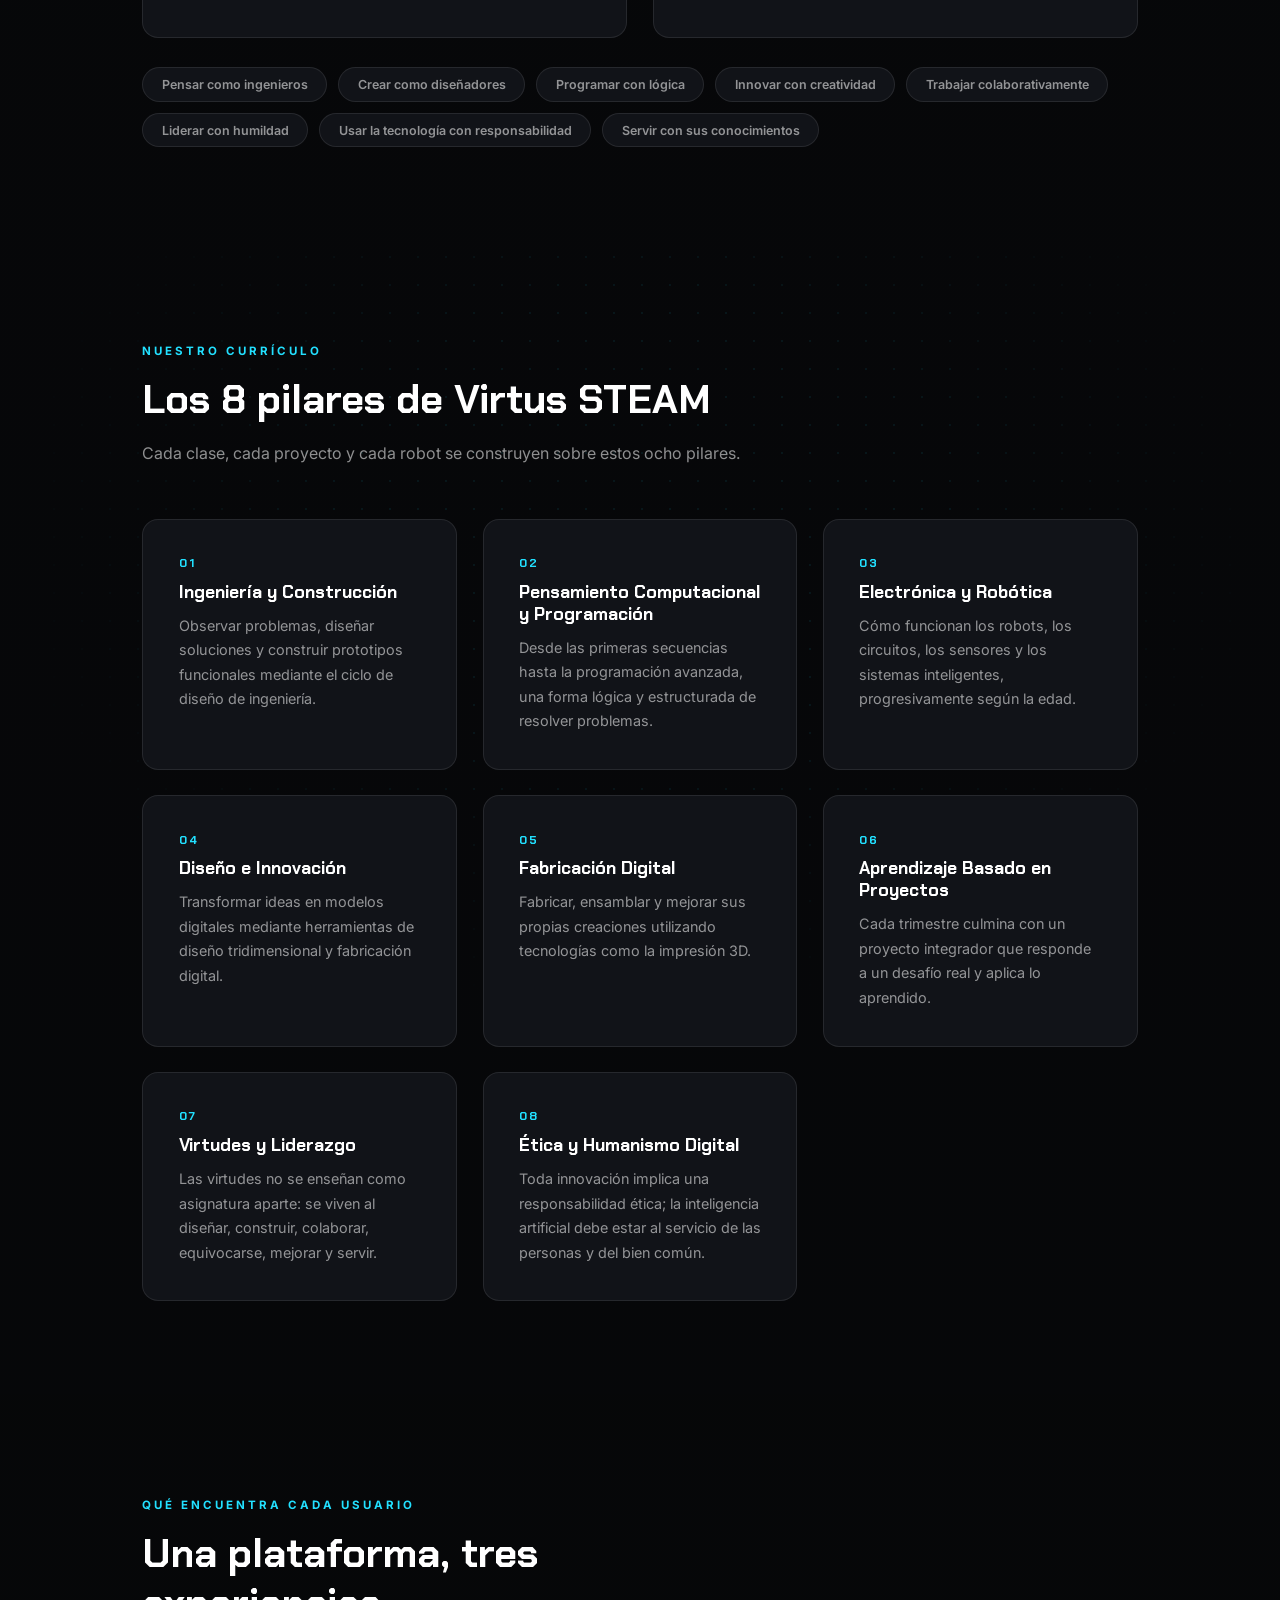
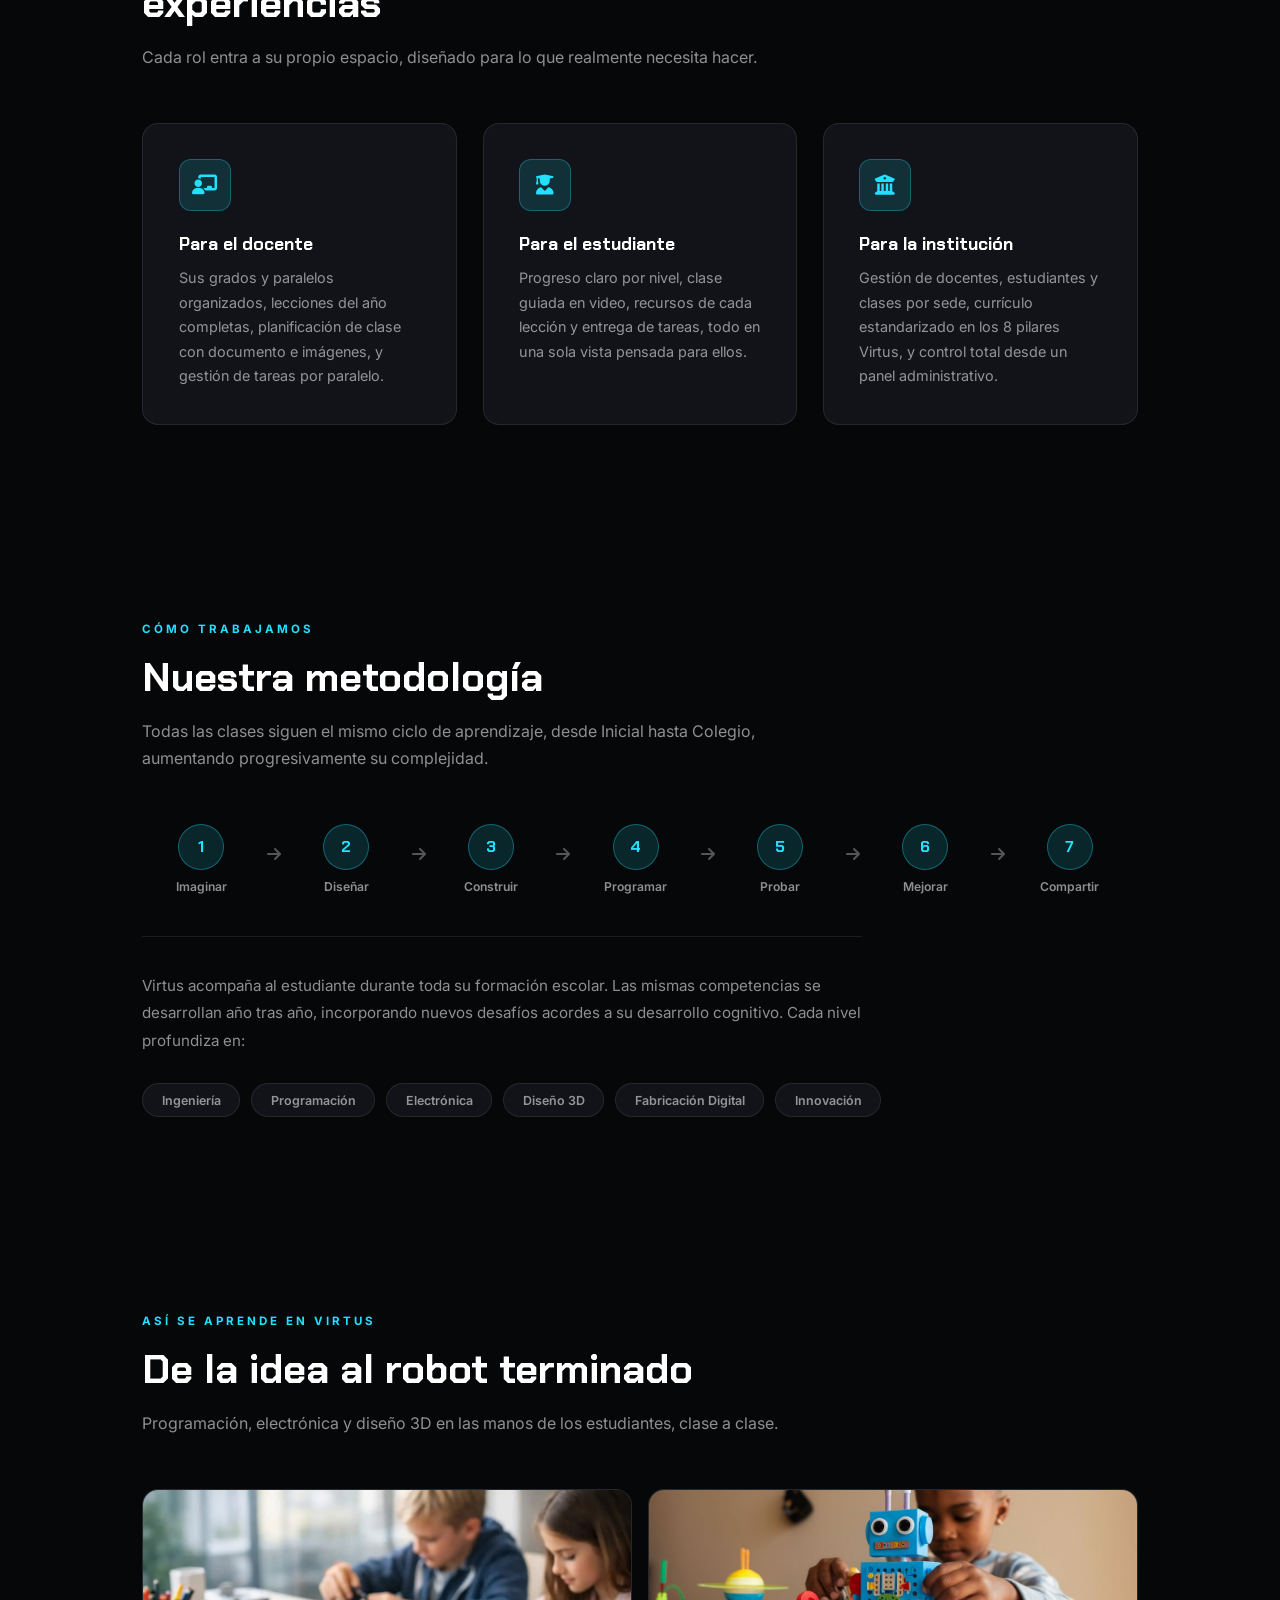
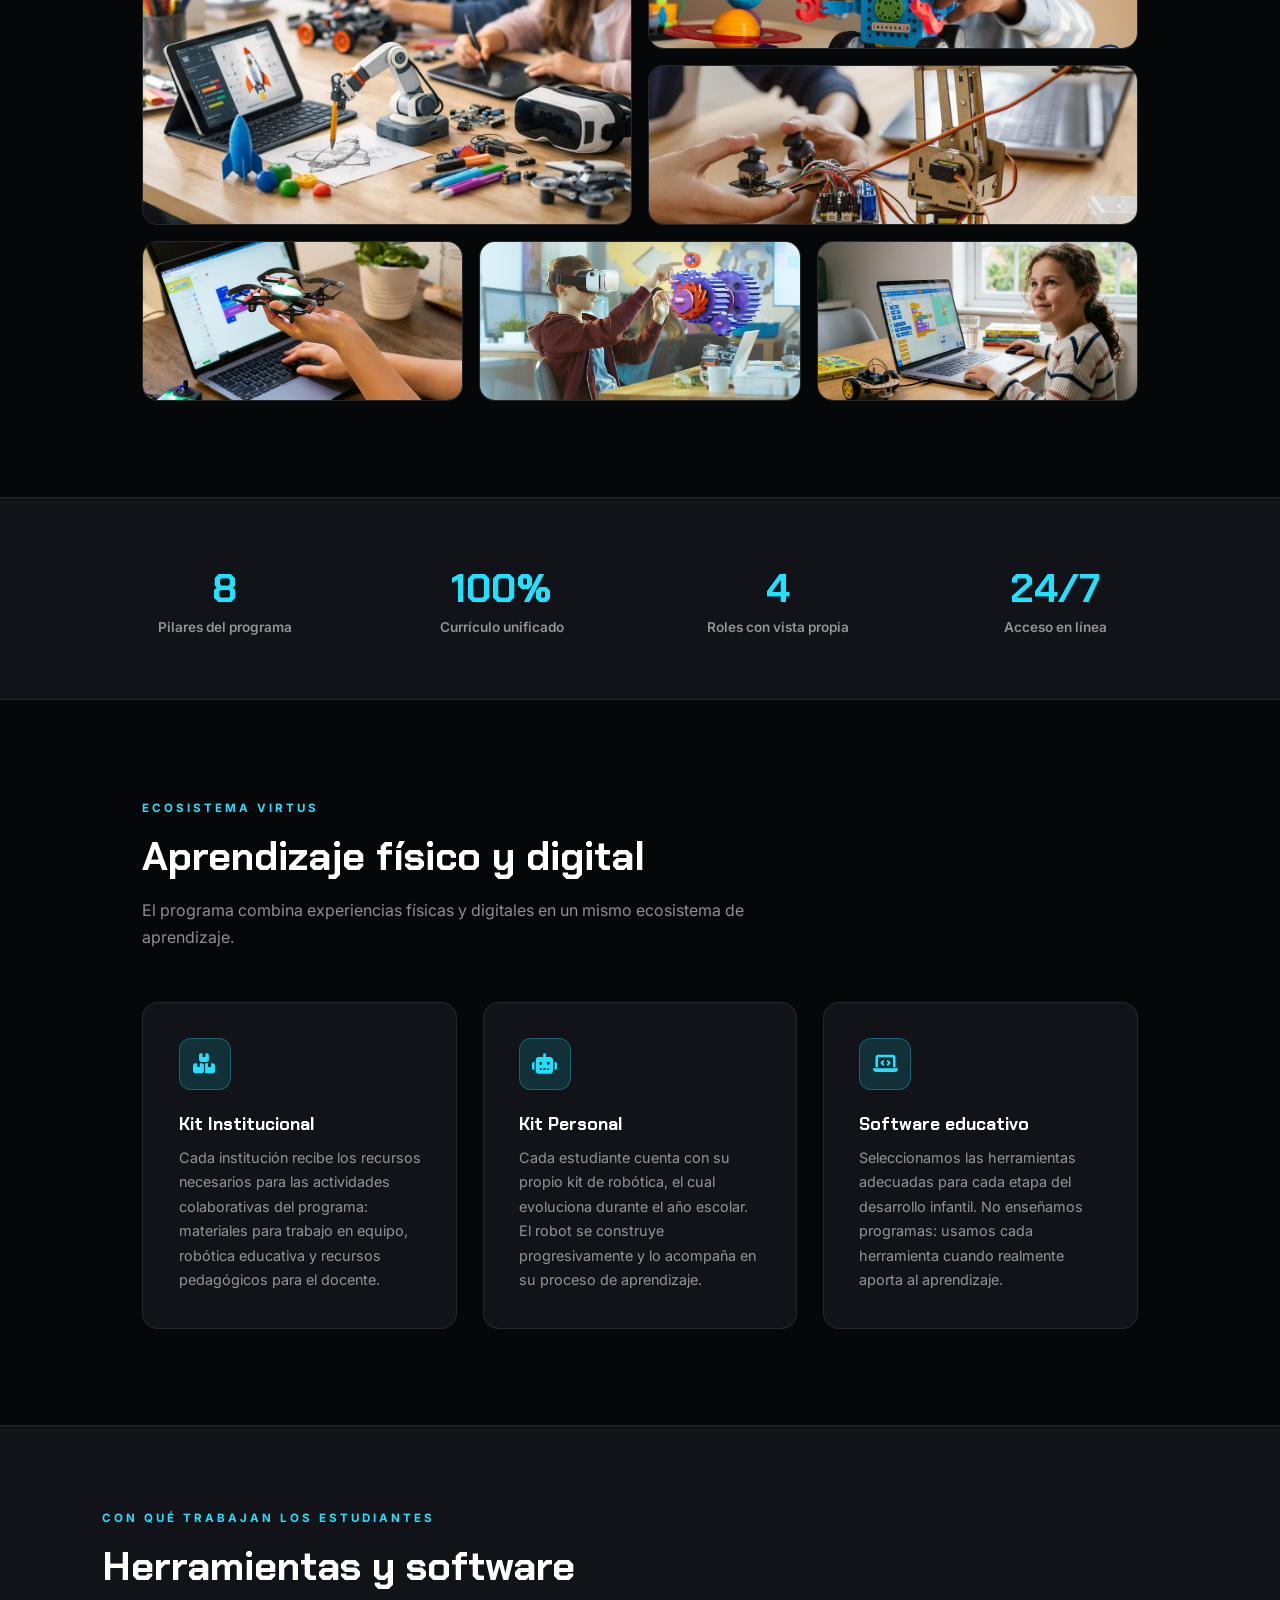
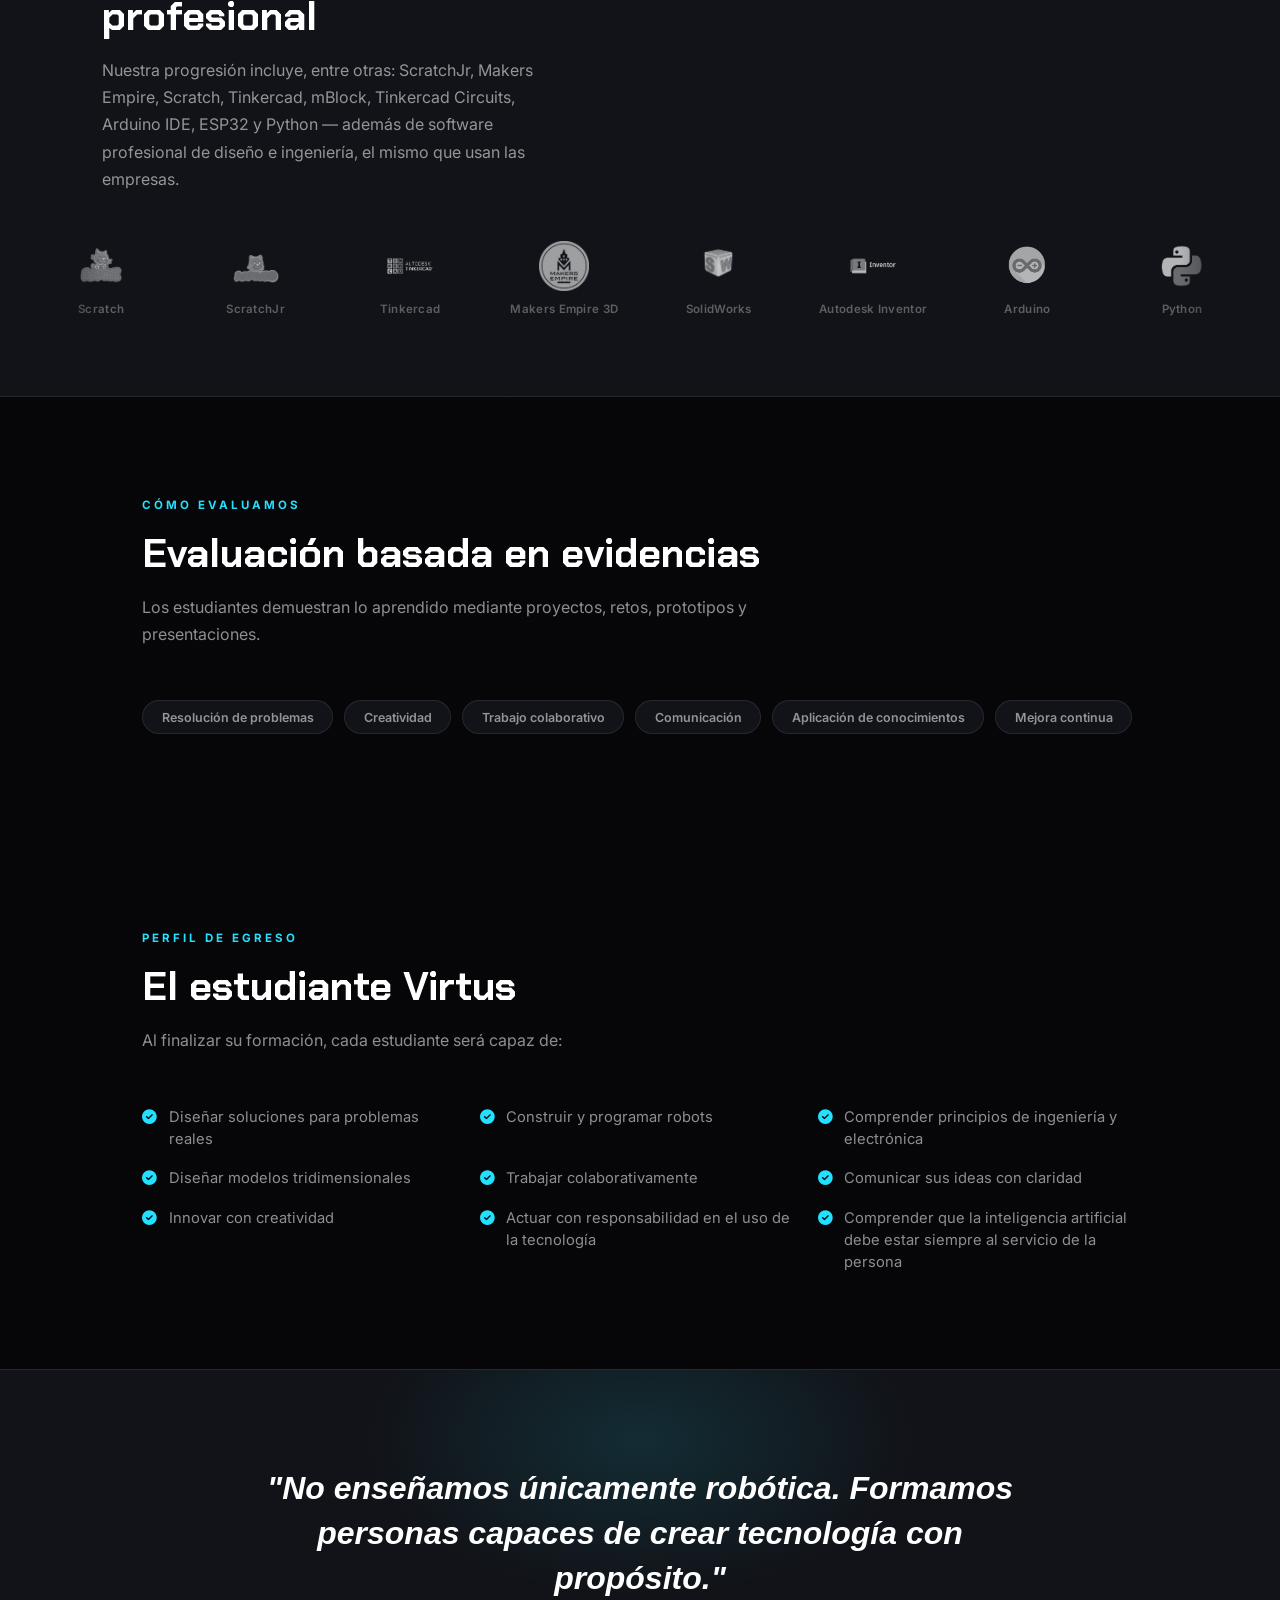
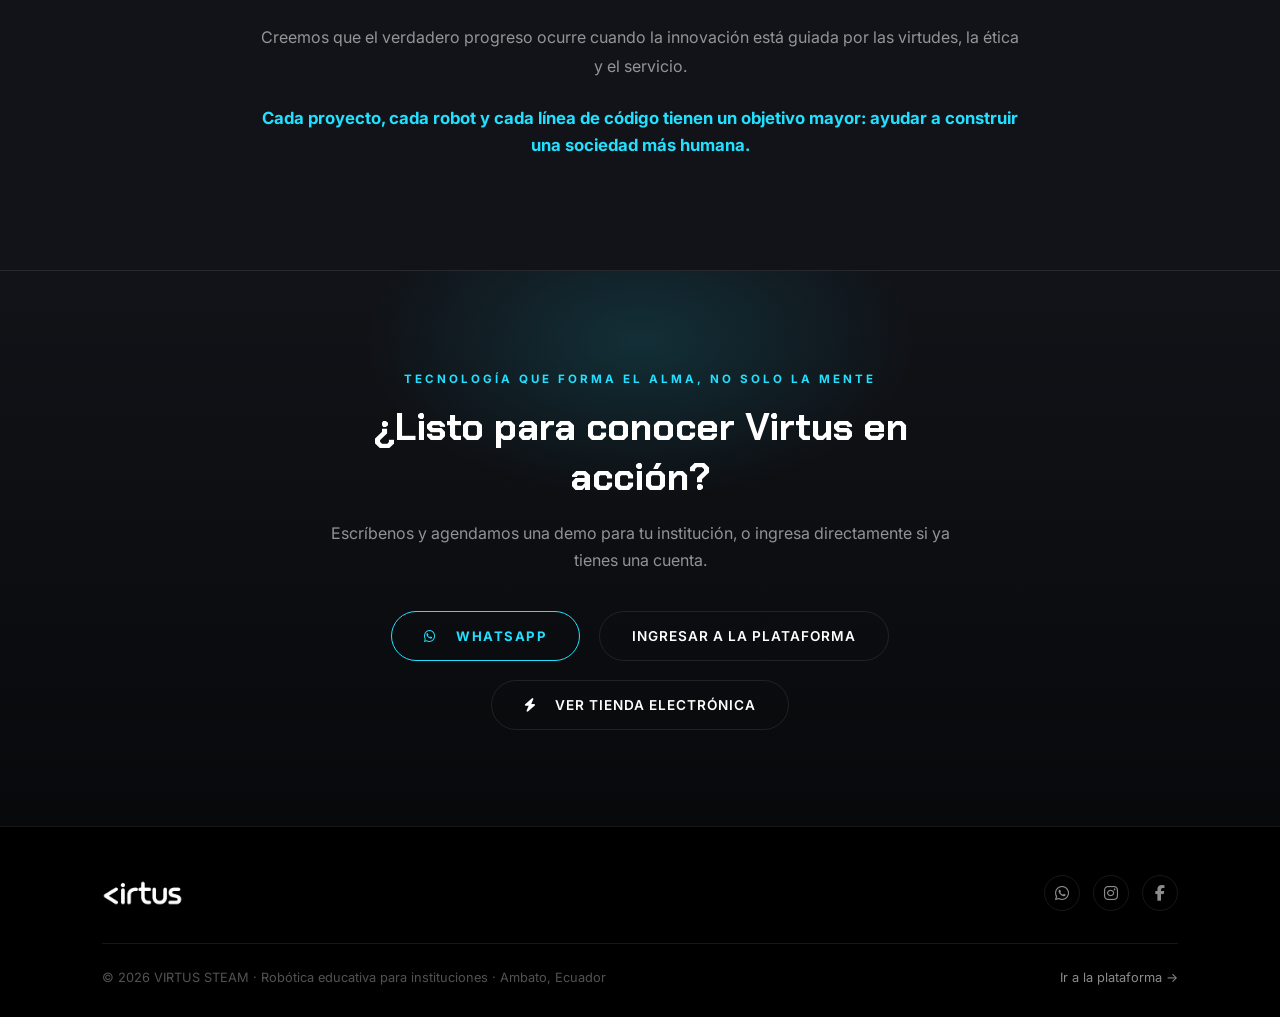
==== commit dae9ecb4: "Añadir tienda VIRTUS Electronica y acceso en portada" ====
--- a/index.html
+++ b/index.html
@@ -374,6 +374,7 @@
 .footer-bottom a{text-decoration:none;color:var(--fade)}
 .footer-bottom a:hover{color:var(--cy)}
 </style>
+<style>.store-entry{display:flex;flex-direction:column;gap:9px;padding:20px 24px;margin:0 0 24px;border:1px solid #dcefe3aa;border-radius:18px;background:linear-gradient(120deg,#dcefe3ed,#b4d7cbe0);color:#143d34;text-decoration:none;box-shadow:0 10px 35px #9fddbc18;transition:transform .25s}.store-entry:hover{transform:translateY(-3px)}.store-entry span{font-size:10px;letter-spacing:.18em;font-weight:700}.store-entry strong{font-size:20px}.store-entry small{font-size:11px;line-height:1.6}.nav-links .store-nav{color:#bcdfcf;font-weight:700}@media(prefers-reduced-motion:reduce){.store-entry{transition:none}}</style>
 </head>
 <body>
 
@@ -383,6 +384,7 @@
     <a href="#manifiesto">Filosofía</a>
     <a href="#plataforma">Plataforma</a>
     <a href="#galeria">Galería</a>
+    <a class="store-nav" href="tienda/">Tienda ↗</a>
     <a href="#contacto">Contacto</a>
   </div>
   <a class="nav-cta" href="https://plataforma.virtusrobotica.com/login.html">Ingresar</a>
@@ -407,6 +409,7 @@
         <a class="btn-pill" href="https://plataforma.virtusrobotica.com/login.html">Ingresar a la plataforma</a>
         <a class="link-ghost" href="#contacto"><i class="fas fa-comment-dots"></i> Solicitar una demo</a>
       </div>
+      <a class="store-entry" href="tienda/"><span>VIRTUS ELECTRÓNICA</span><strong>Las piezas de tu próxima idea ↗</strong><small>Componentes · Impresión 3D · Corte láser · Impresoras 3D</small></a>
       <div class="hero-stats">
         <div class="stat"><b>8</b><span>PILARES</span></div>
         <div class="stat"><b>3+</b><span>SEDES</span></div>
@@ -717,6 +720,7 @@
     <div class="final-actions">
       <a class="btn-pill" href="https://wa.me/593993340103?text=Quiero%20conocer%20VIRTUS%20STEAM%20para%20mi%20institucion"><i class="fab fa-whatsapp"></i>&nbsp; WhatsApp</a>
       <a class="btn-outline" href="https://plataforma.virtusrobotica.com/login.html">Ingresar a la plataforma</a>
+      <a class="btn-outline" href="tienda/"><i class="fas fa-bolt"></i>&nbsp; Ver Tienda Electrónica</a>
     </div>
   </div>
 </section>
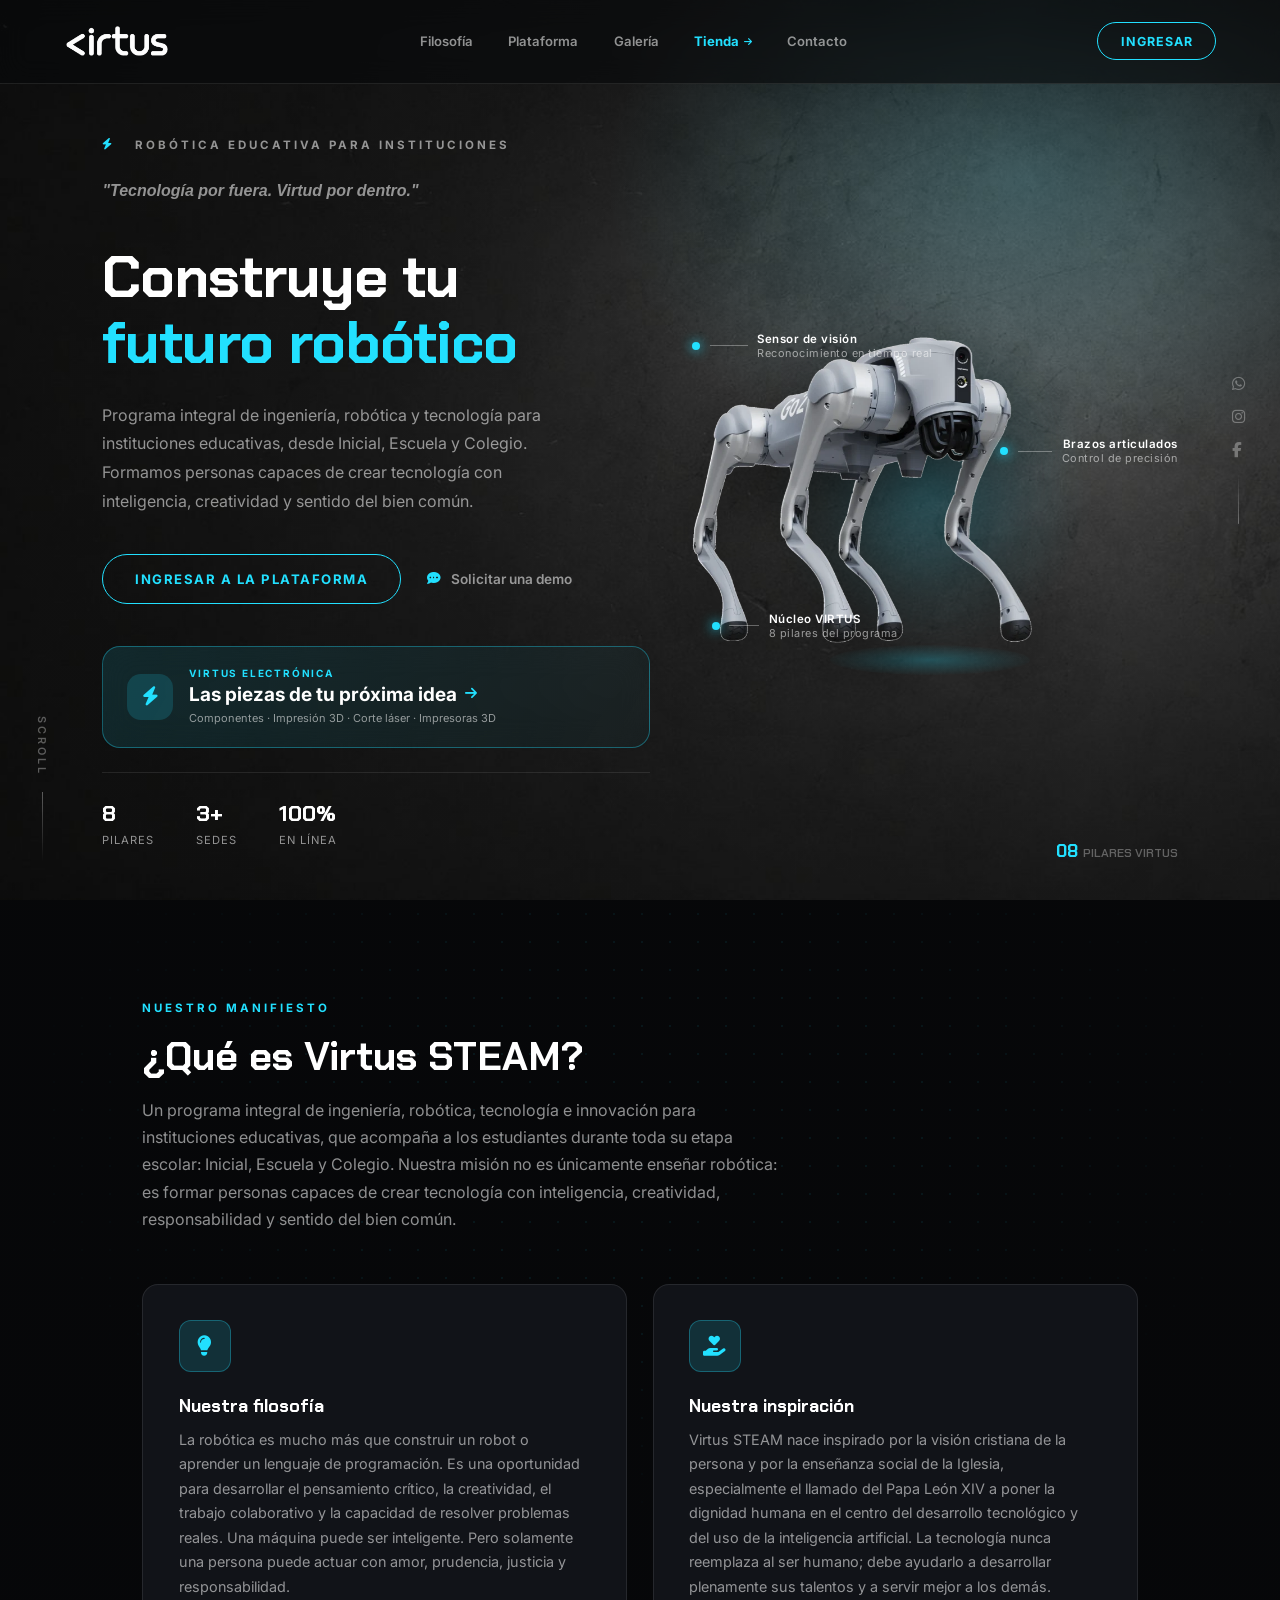
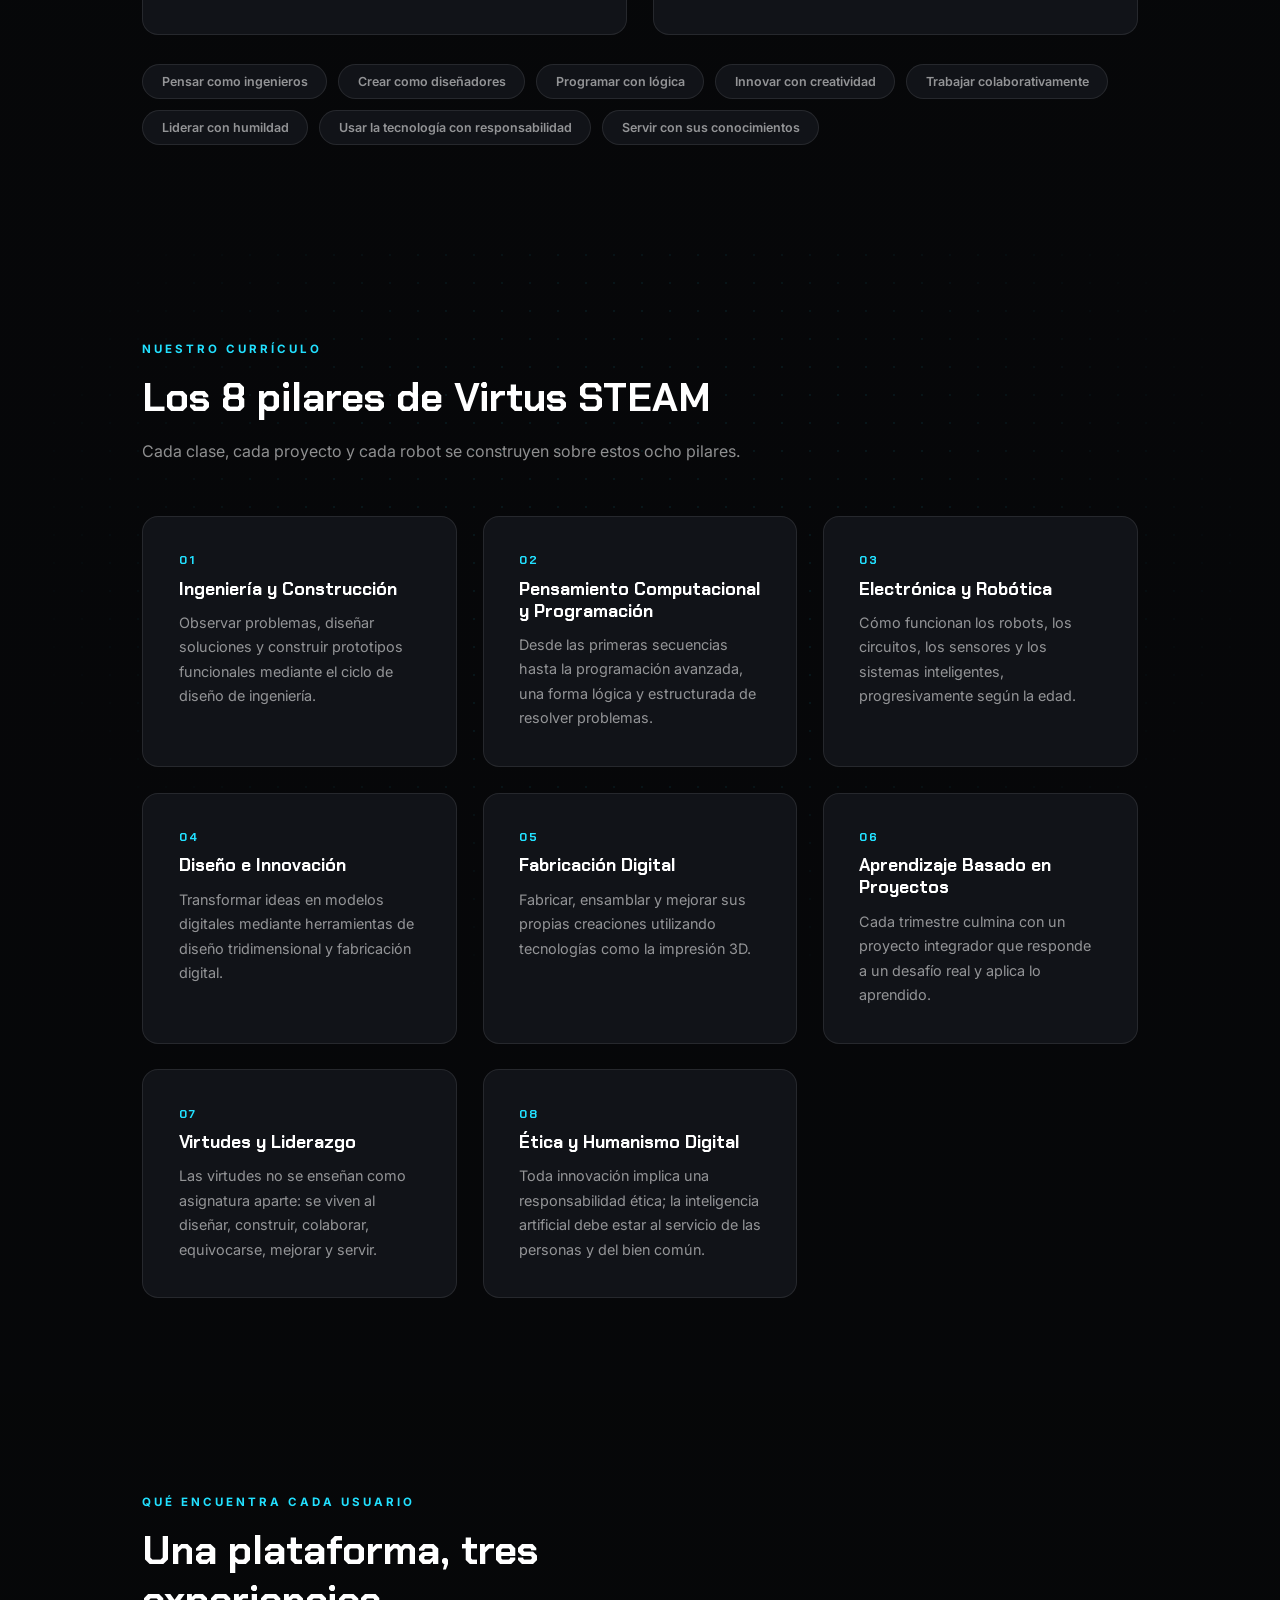
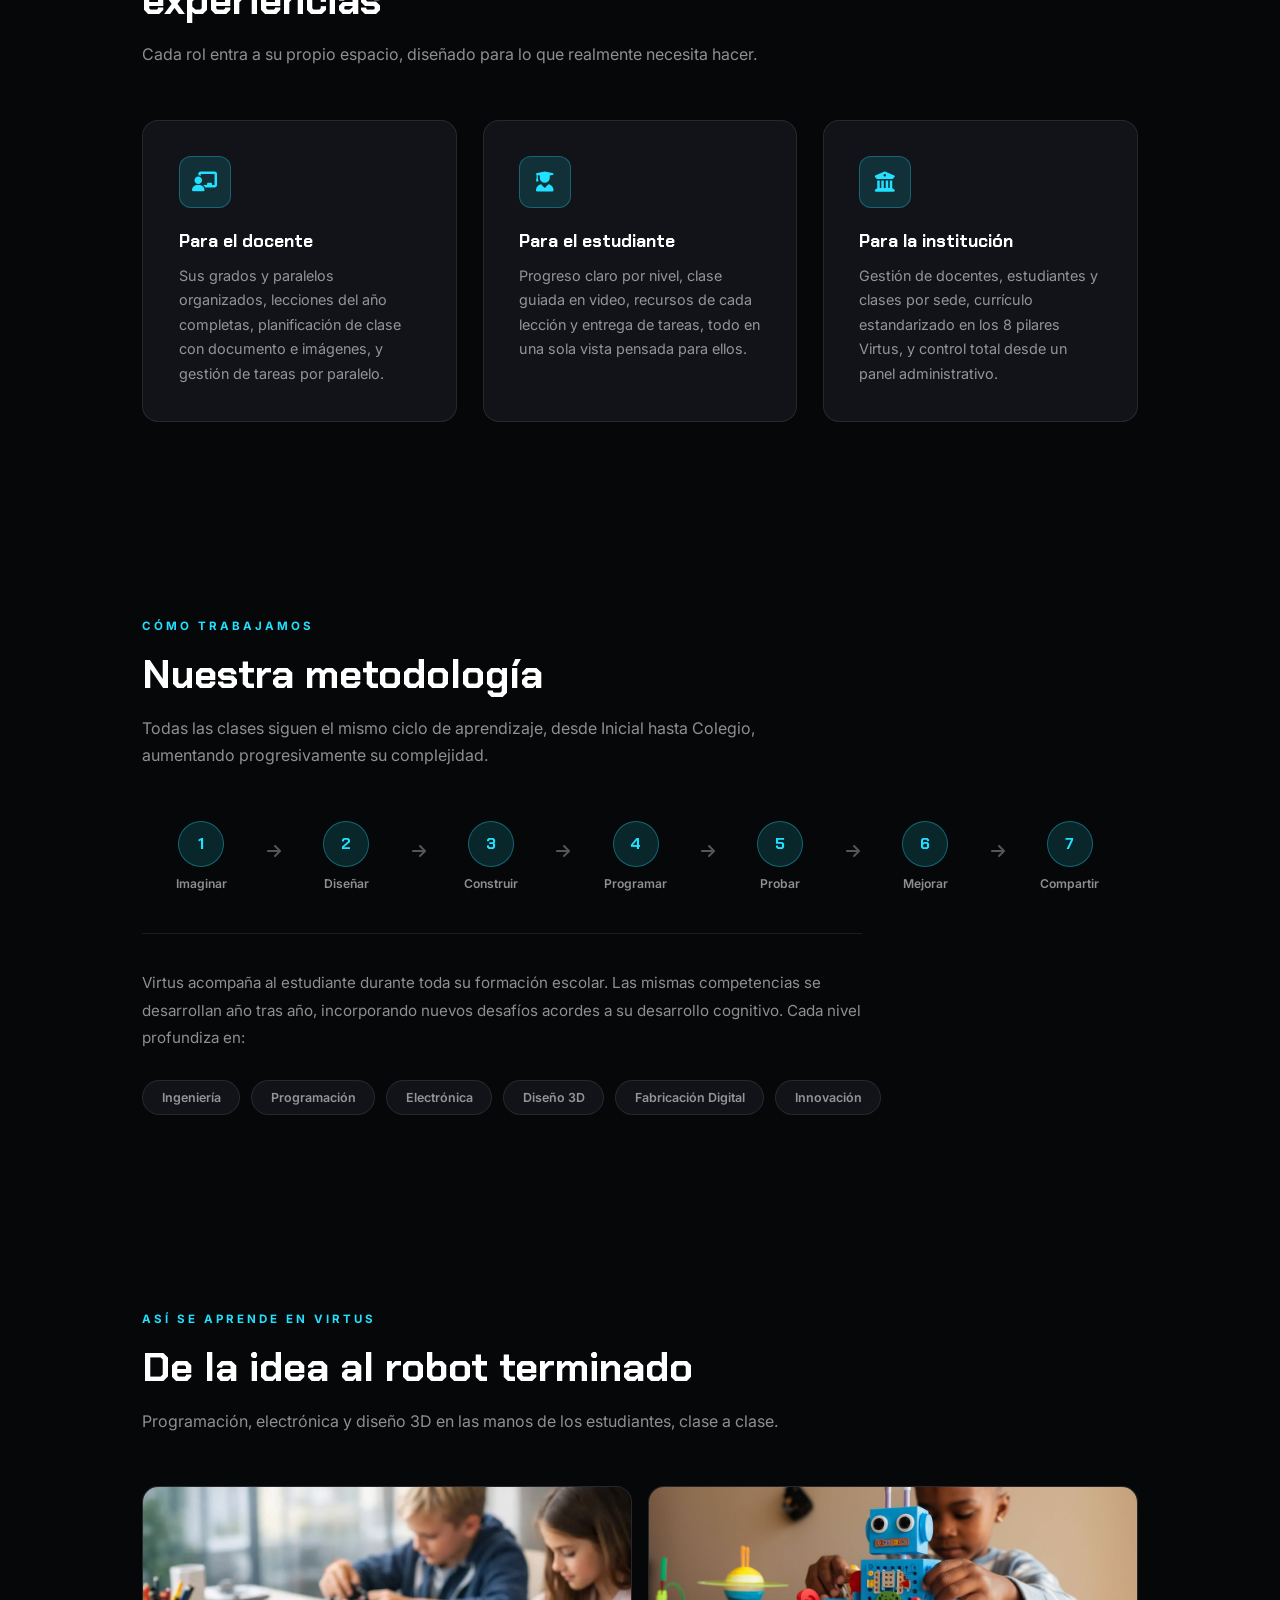
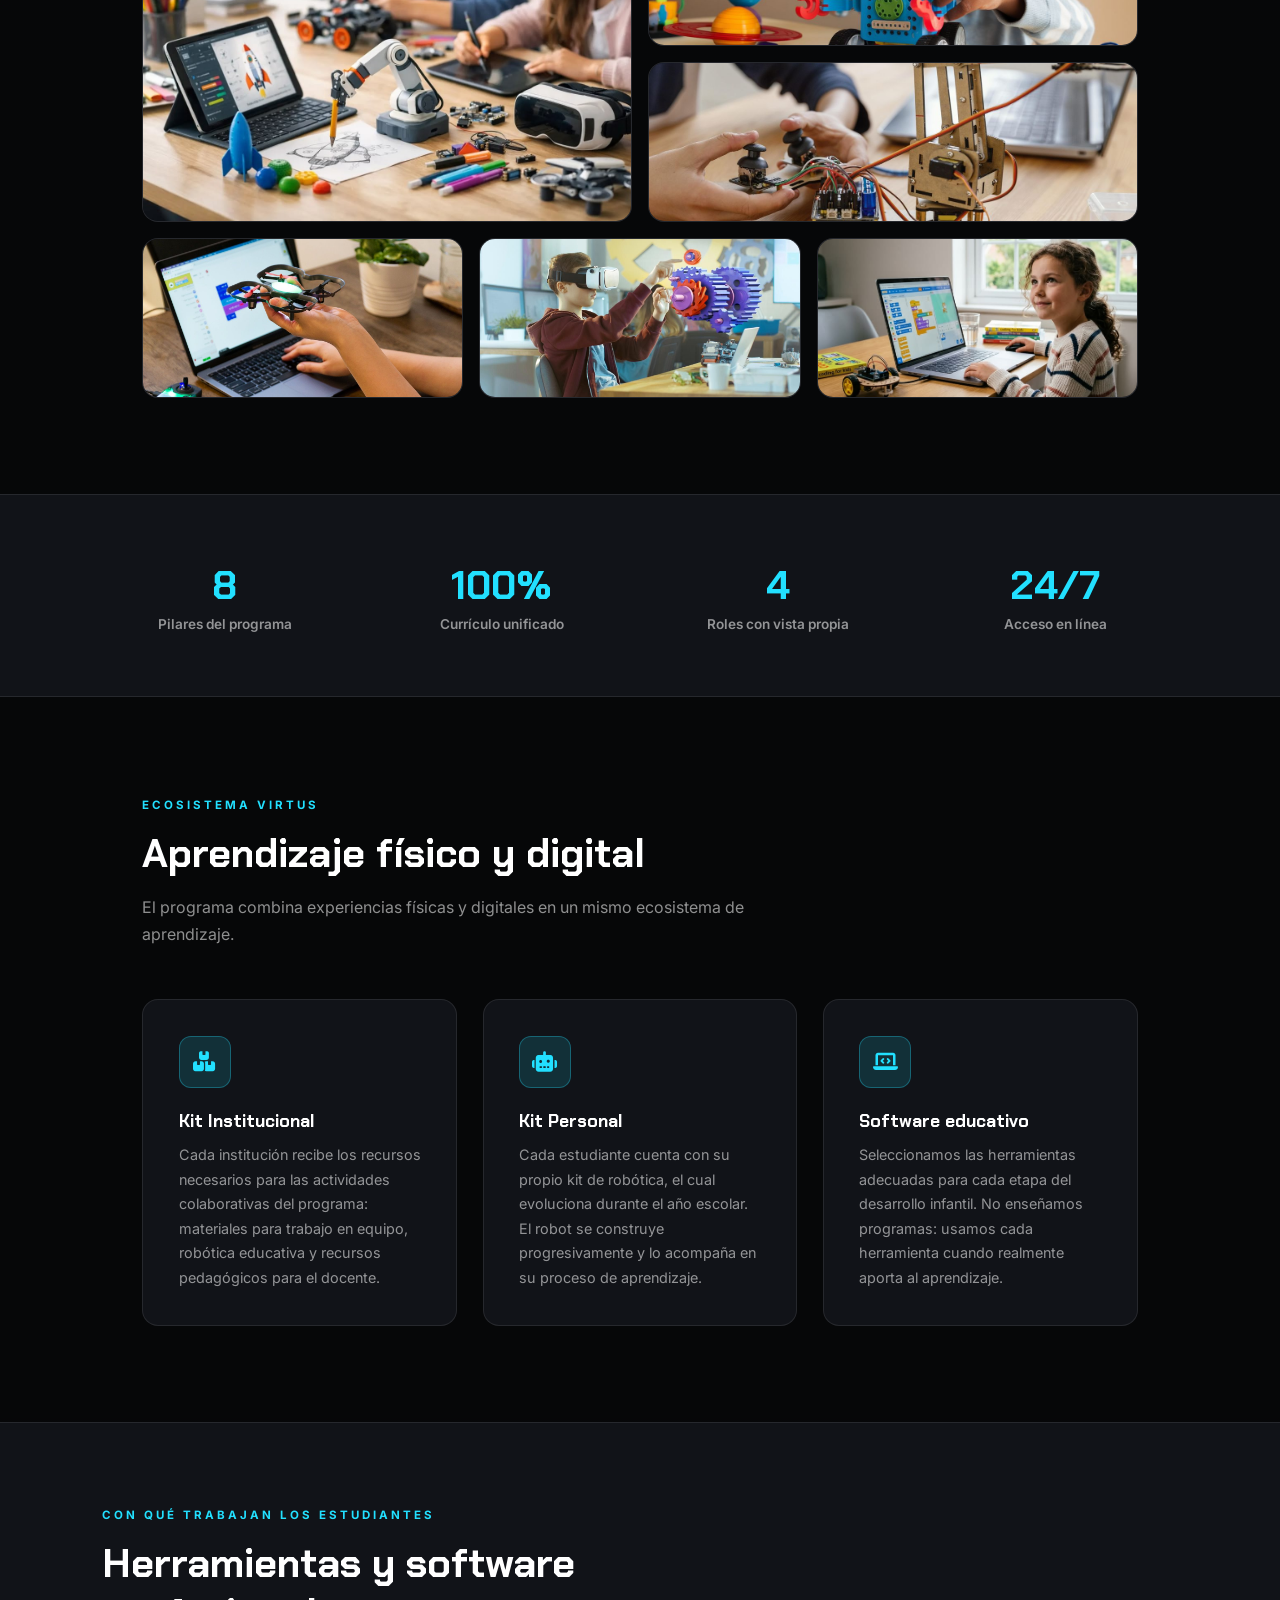
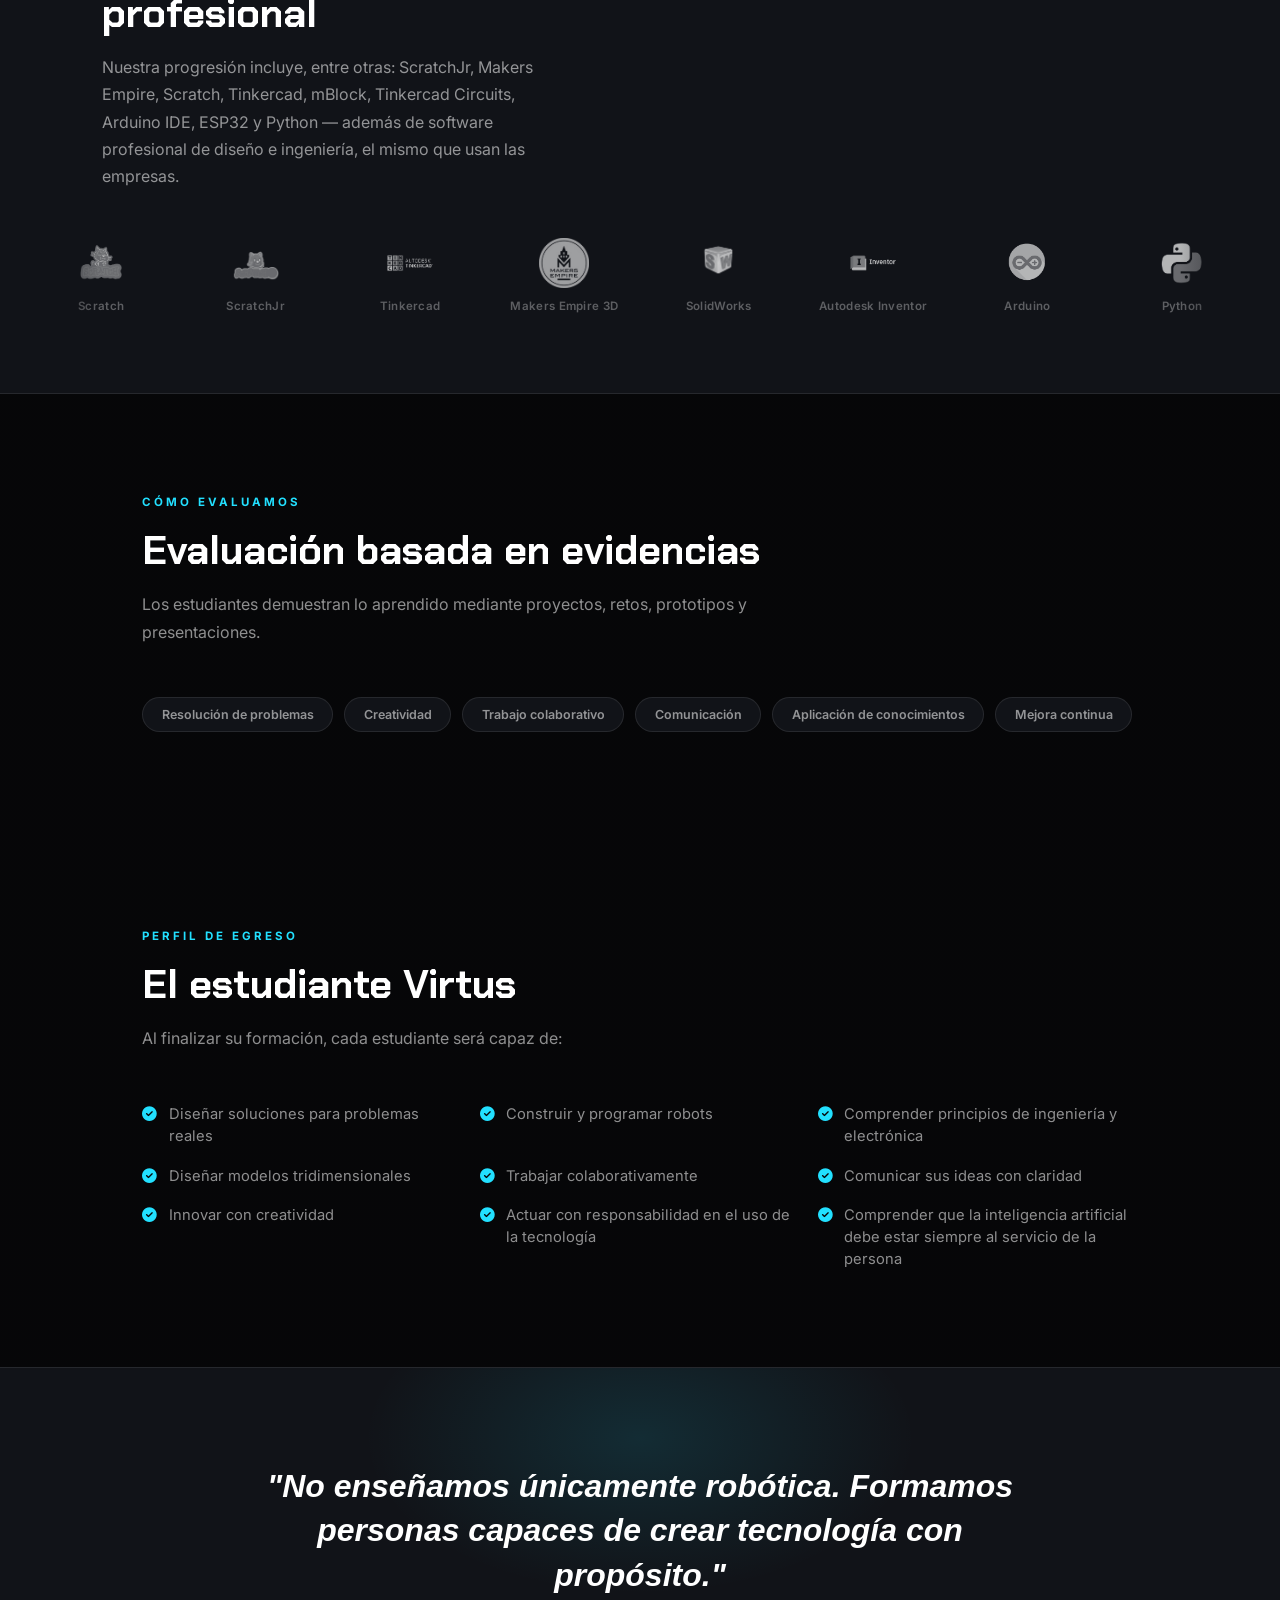
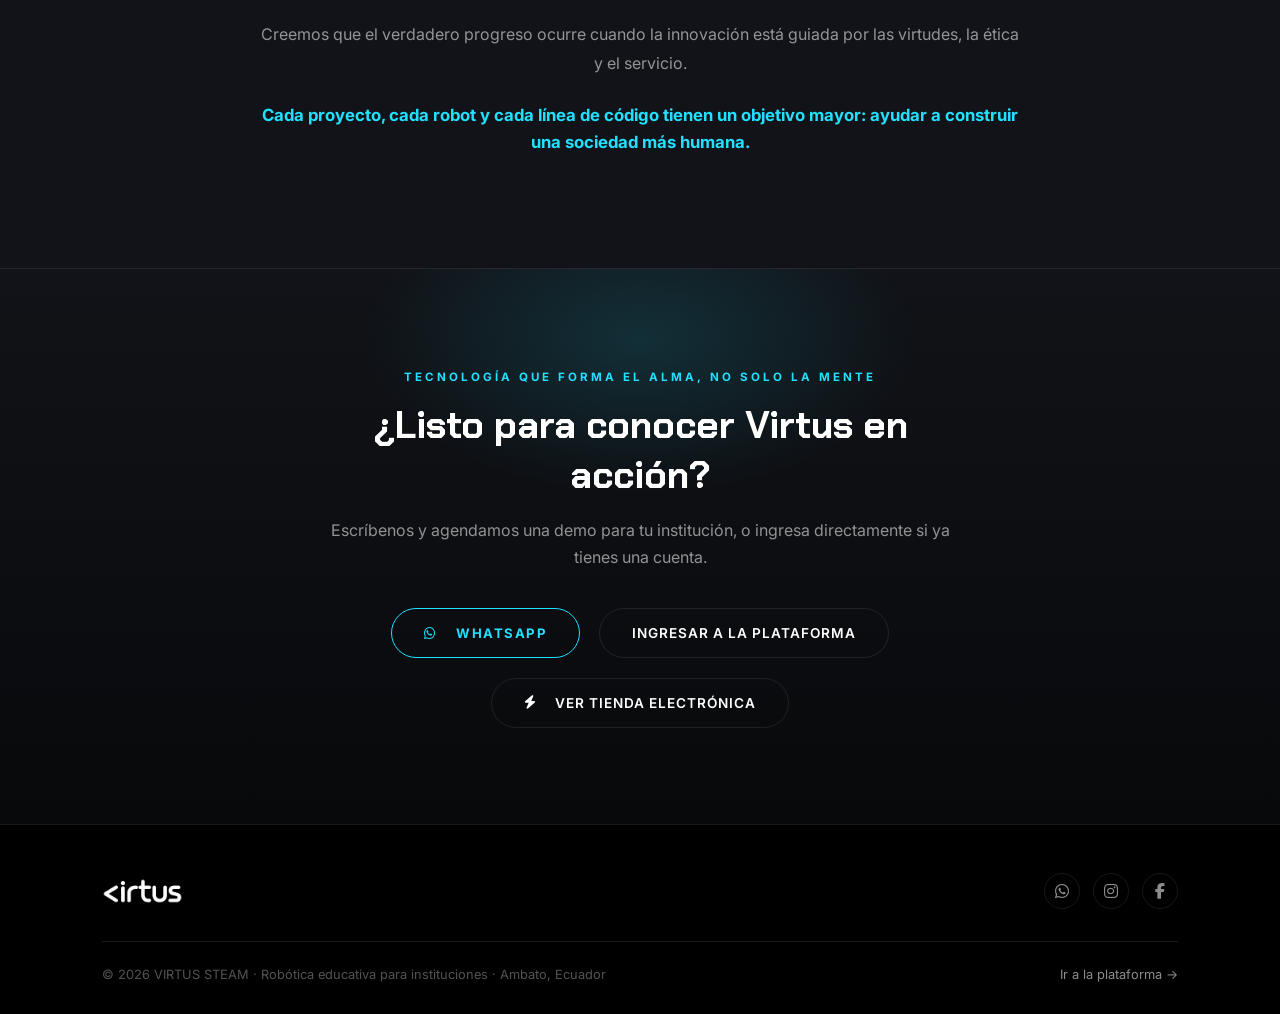
==== commit 09413a57: "Robot Vito (Unitree Go2) en el hero, quitar flechas inclinadas, tienda con estilo glass/cyan" ====
--- a/index.html
+++ b/index.html
@@ -16,13 +16,13 @@
 <meta property="og:locale" content="es_EC">
 <meta property="og:title" content="VIRTUS STEAM — Robótica Educativa en Ecuador">
 <meta property="og:description" content="Programa de ingeniería, robótica y tecnología para instituciones educativas, desde Inicial hasta Colegio. Formación con virtudes y seguimiento real. Con sede en Ambato, Ecuador.">
-<meta property="og:image" content="https://virtusrobotica.com/images/robot-hero.png">
+<meta property="og:image" content="https://virtusrobotica.com/images/vito-go2.png">
 
 <!-- Twitter Card -->
 <meta name="twitter:card" content="summary_large_image">
 <meta name="twitter:title" content="VIRTUS STEAM — Robótica Educativa en Ecuador">
 <meta name="twitter:description" content="Programa de ingeniería, robótica y tecnología para instituciones educativas, desde Inicial hasta Colegio. Formación con virtudes y seguimiento real.">
-<meta name="twitter:image" content="https://virtusrobotica.com/images/robot-hero.png">
+<meta name="twitter:image" content="https://virtusrobotica.com/images/vito-go2.png">
 
 <!-- Geo / Local -->
 <meta name="geo.region" content="EC-18">
@@ -374,7 +374,19 @@
 .footer-bottom a{text-decoration:none;color:var(--fade)}
 .footer-bottom a:hover{color:var(--cy)}
 </style>
-<style>.store-entry{display:flex;flex-direction:column;gap:9px;padding:20px 24px;margin:0 0 24px;border:1px solid #dcefe3aa;border-radius:18px;background:linear-gradient(120deg,#dcefe3ed,#b4d7cbe0);color:#143d34;text-decoration:none;box-shadow:0 10px 35px #9fddbc18;transition:transform .25s}.store-entry:hover{transform:translateY(-3px)}.store-entry span{font-size:10px;letter-spacing:.18em;font-weight:700}.store-entry strong{font-size:20px}.store-entry small{font-size:11px;line-height:1.6}.nav-links .store-nav{color:#bcdfcf;font-weight:700}@media(prefers-reduced-motion:reduce){.store-entry{transition:none}}</style>
+<style>
+.store-entry{display:flex;align-items:center;gap:16px;padding:20px 24px;margin:0 0 24px;border:1px solid rgba(34,224,255,.35);border-radius:18px;background:linear-gradient(120deg,rgba(34,224,255,.12),rgba(34,224,255,.03));backdrop-filter:blur(16px);-webkit-backdrop-filter:blur(16px);color:#fff;text-decoration:none;transition:transform .25s,border-color .25s}
+.store-entry:hover{transform:translateY(-3px);border-color:var(--cy)}
+.store-entry-icon{flex-shrink:0;width:46px;height:46px;border-radius:14px;background:rgba(34,224,255,.16);display:flex;align-items:center;justify-content:center;color:var(--cy);font-size:1.2rem}
+.store-entry-text{display:flex;flex-direction:column;gap:4px}
+.store-entry span{font-size:10px;letter-spacing:.18em;font-weight:700;color:var(--cy)}
+.store-entry strong{font-size:19px;display:flex;align-items:center;gap:8px}
+.store-entry strong i{font-size:.72em;color:var(--cy)}
+.store-entry small{font-size:11px;line-height:1.6;color:var(--fade)}
+.nav-links .store-nav{color:var(--cy);font-weight:700;display:inline-flex;align-items:center;gap:5px}
+.nav-links .store-nav i{font-size:.7em}
+@media(prefers-reduced-motion:reduce){.store-entry{transition:none}}
+</style>
 </head>
 <body>
 
@@ -384,7 +396,7 @@
     <a href="#manifiesto">Filosofía</a>
     <a href="#plataforma">Plataforma</a>
     <a href="#galeria">Galería</a>
-    <a class="store-nav" href="tienda/">Tienda ↗</a>
+    <a class="store-nav" href="tienda/">Tienda <i class="fas fa-arrow-right"></i></a>
     <a href="#contacto">Contacto</a>
   </div>
   <a class="nav-cta" href="https://plataforma.virtusrobotica.com/login.html">Ingresar</a>
@@ -409,7 +421,14 @@
         <a class="btn-pill" href="https://plataforma.virtusrobotica.com/login.html">Ingresar a la plataforma</a>
         <a class="link-ghost" href="#contacto"><i class="fas fa-comment-dots"></i> Solicitar una demo</a>
       </div>
-      <a class="store-entry" href="tienda/"><span>VIRTUS ELECTRÓNICA</span><strong>Las piezas de tu próxima idea ↗</strong><small>Componentes · Impresión 3D · Corte láser · Impresoras 3D</small></a>
+      <a class="store-entry" href="tienda/">
+        <div class="store-entry-icon"><i class="fas fa-bolt"></i></div>
+        <div class="store-entry-text">
+          <span>VIRTUS ELECTRÓNICA</span>
+          <strong>Las piezas de tu próxima idea <i class="fas fa-arrow-right"></i></strong>
+          <small>Componentes · Impresión 3D · Corte láser · Impresoras 3D</small>
+        </div>
+      </a>
       <div class="hero-stats">
         <div class="stat"><b>8</b><span>PILARES</span></div>
         <div class="stat"><b>3+</b><span>SEDES</span></div>
@@ -419,7 +438,7 @@
     <div class="hero-visual">
       <div class="orb-glow"></div>
       <div class="robot-shadow"></div>
-      <div class="robot-parallax"><img class="robot-img" src="images/robot-hero.png" alt="Robot VIRTUS STEAM"></div>
+      <div class="robot-parallax"><img class="robot-img" src="images/vito-go2.png" alt="Vito, el Unitree Go2 de VIRTUS STEAM"></div>
       <div class="callout callout-1"><div class="dot"></div><div class="stick"></div><div class="txt"><b>Sensor de visión</b>Reconocimiento en tiempo real</div></div>
       <div class="callout callout-2"><div class="row" style="display:flex;align-items:center;gap:.6rem"><div class="txt" style="text-align:right"><b>Brazos articulados</b>Control de precisión</div><div class="stick"></div><div class="dot"></div></div></div>
       <div class="callout callout-3"><div class="dot"></div><div class="stick"></div><div class="txt"><b>Núcleo VIRTUS</b>8 pilares del programa</div></div>
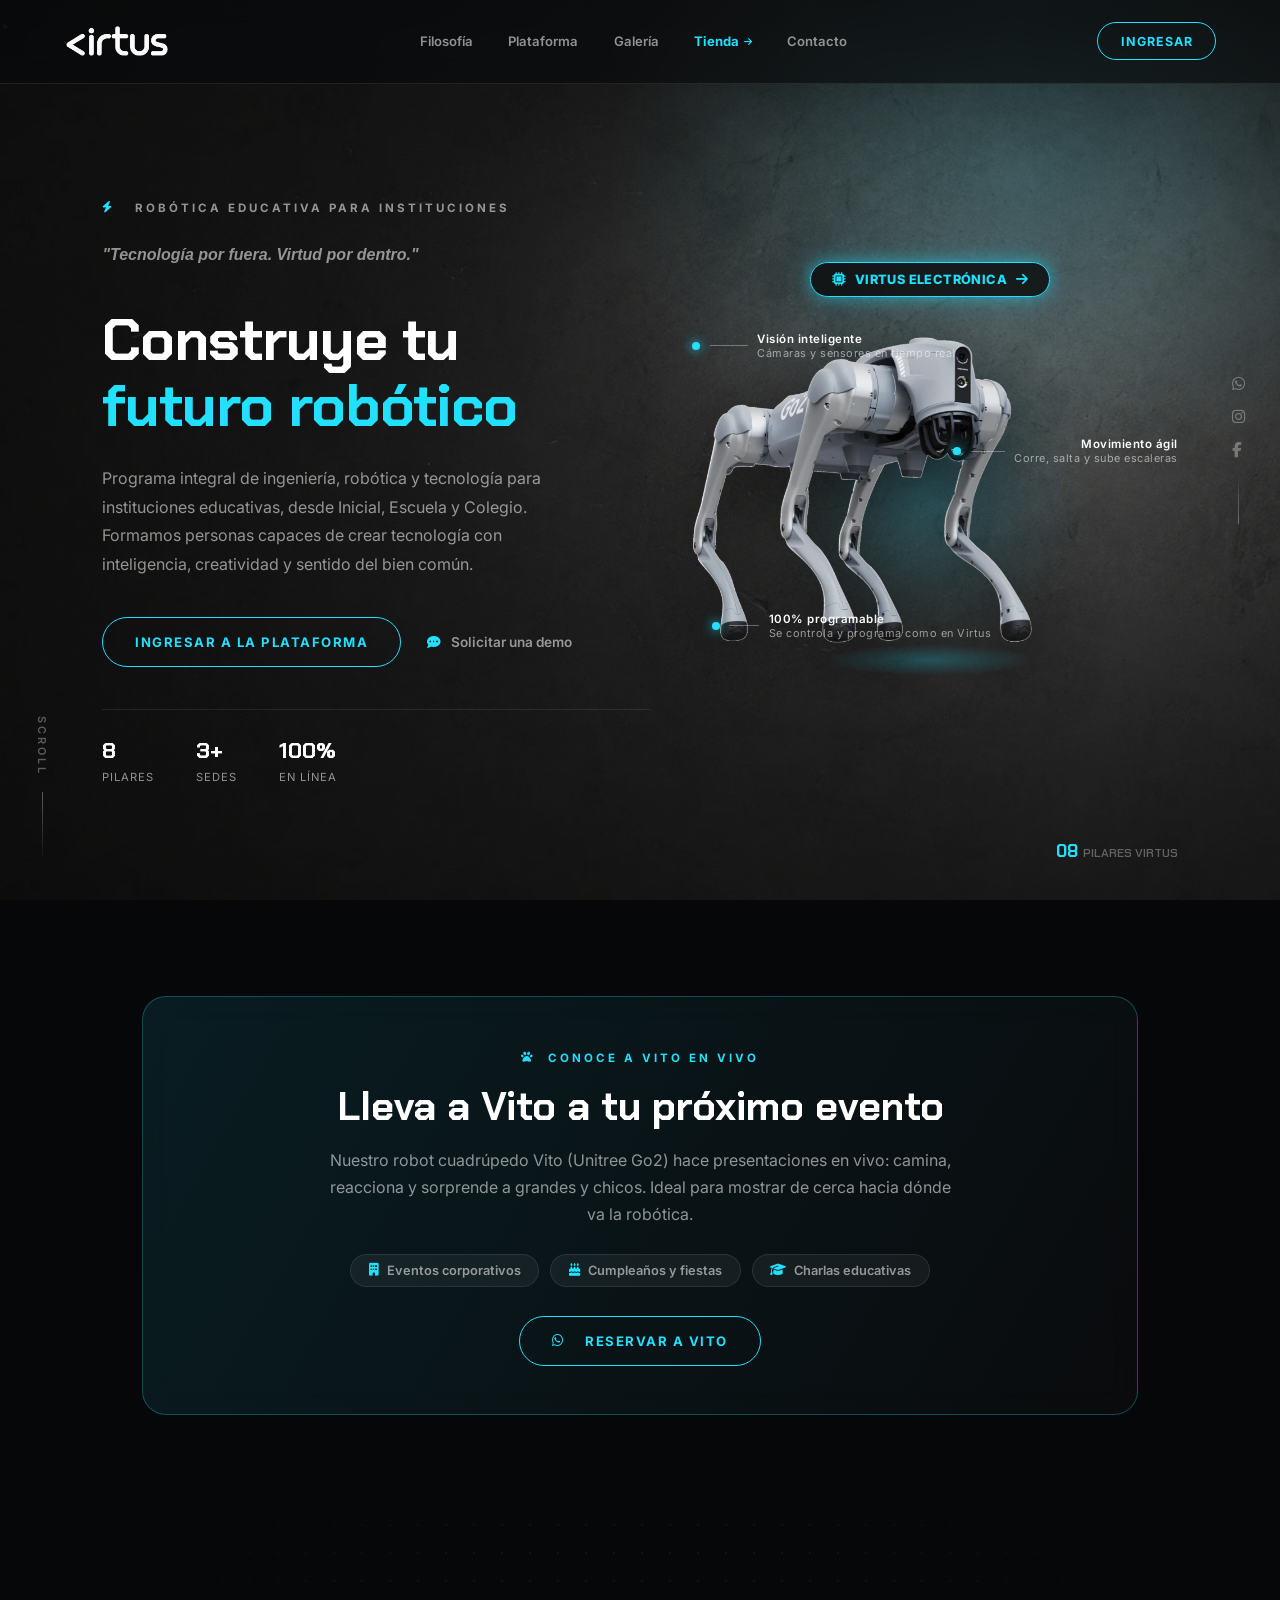
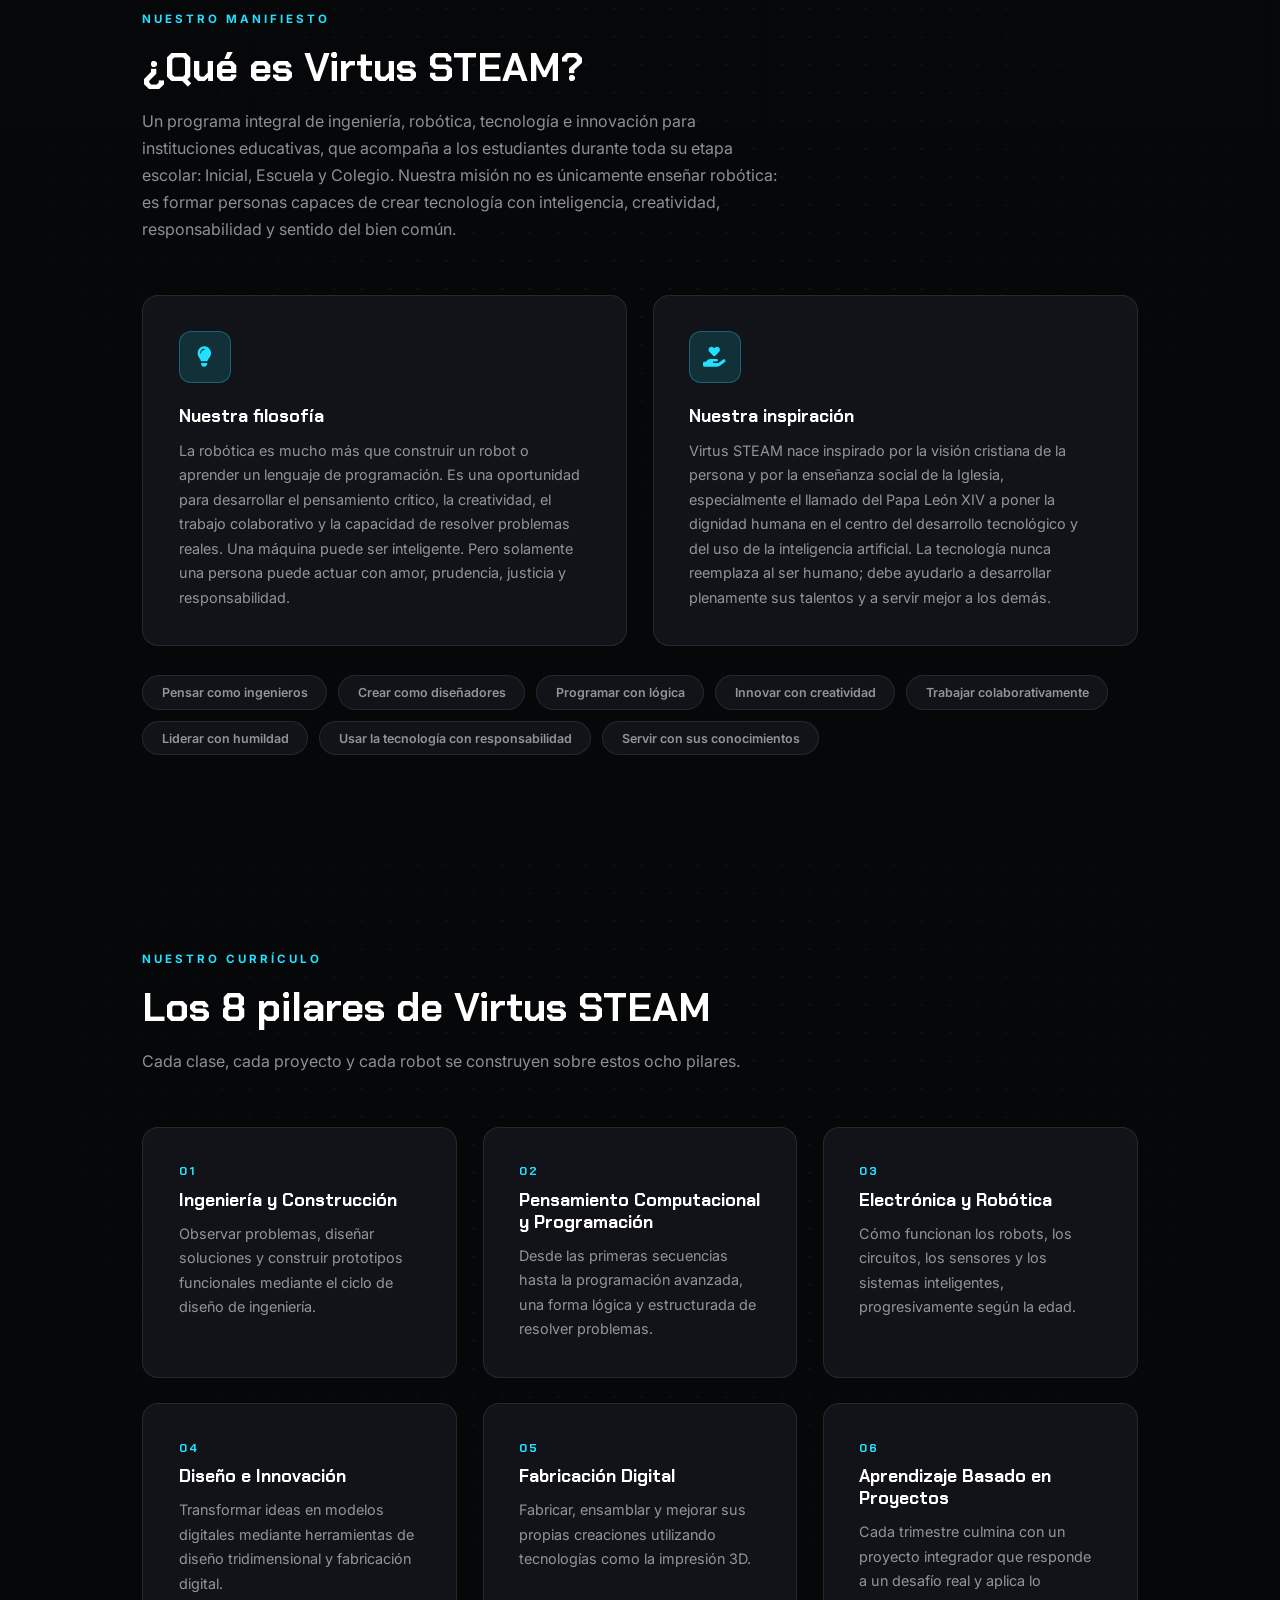
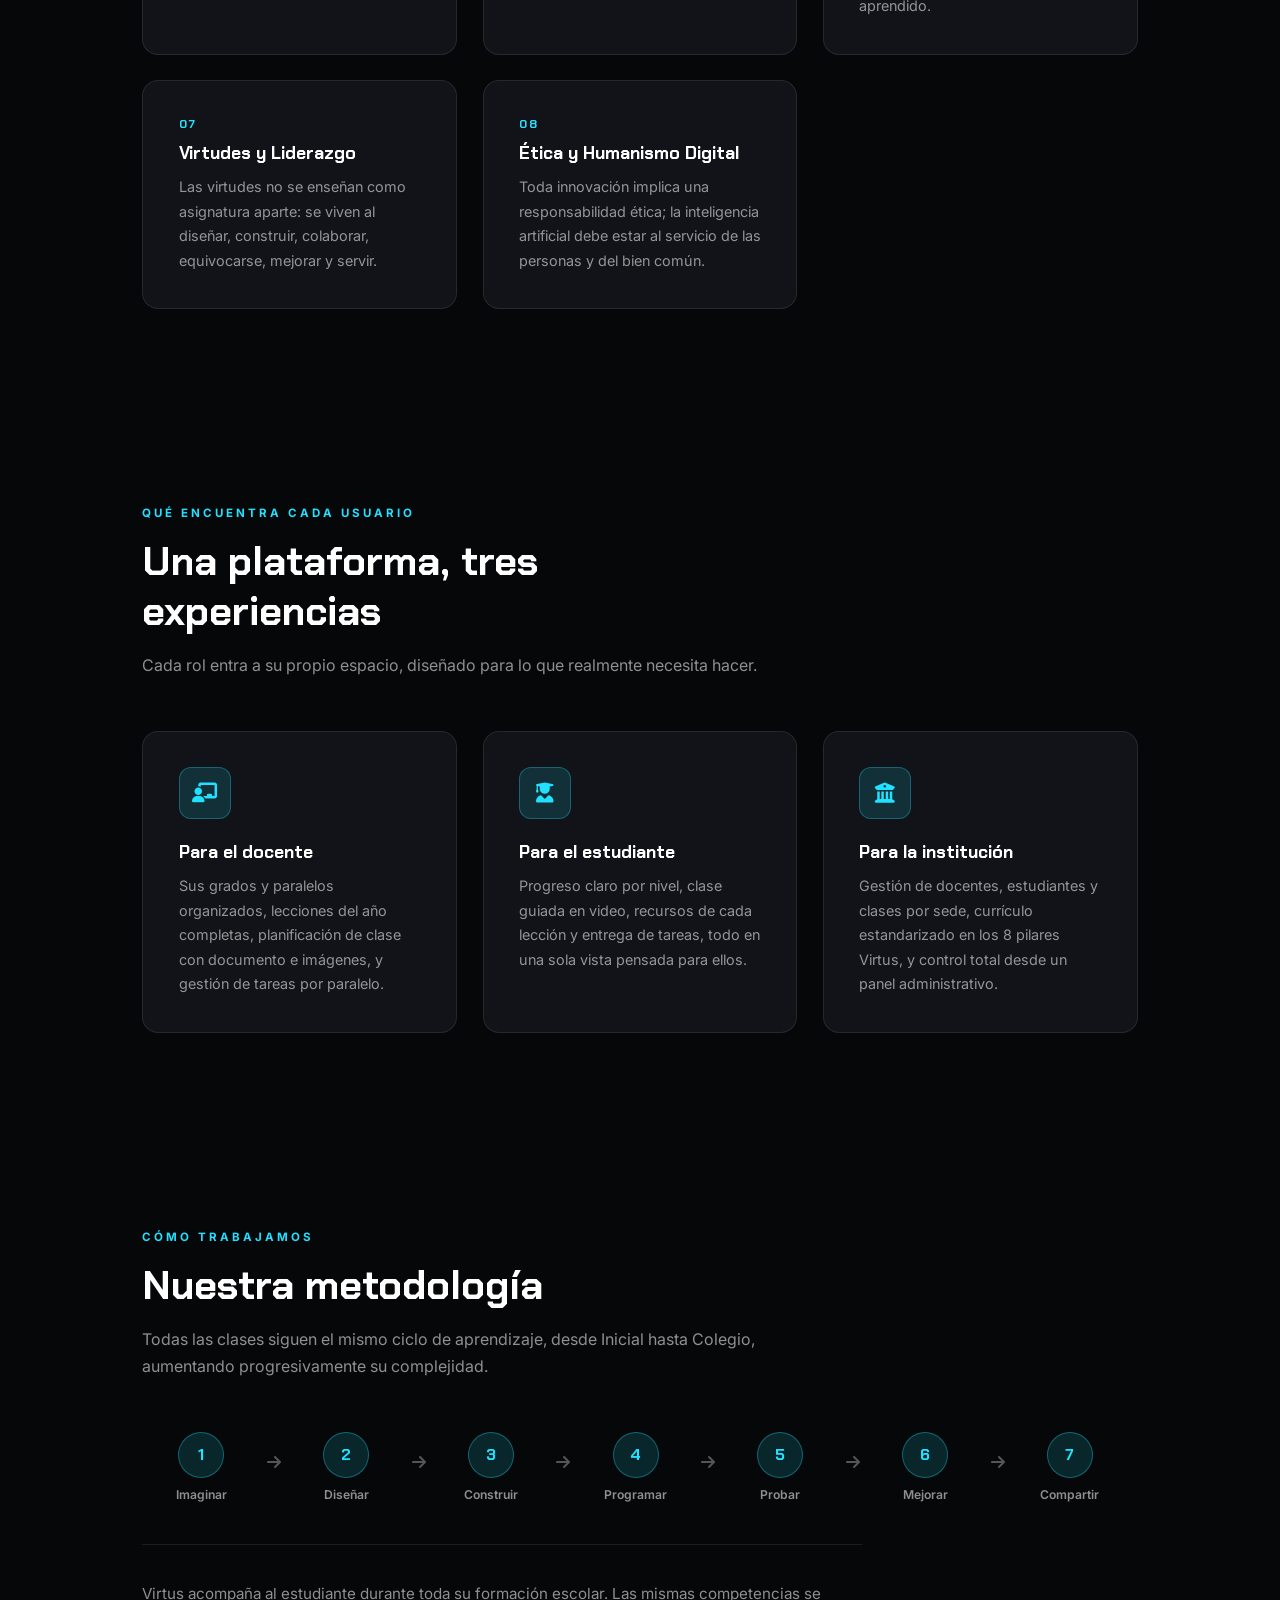
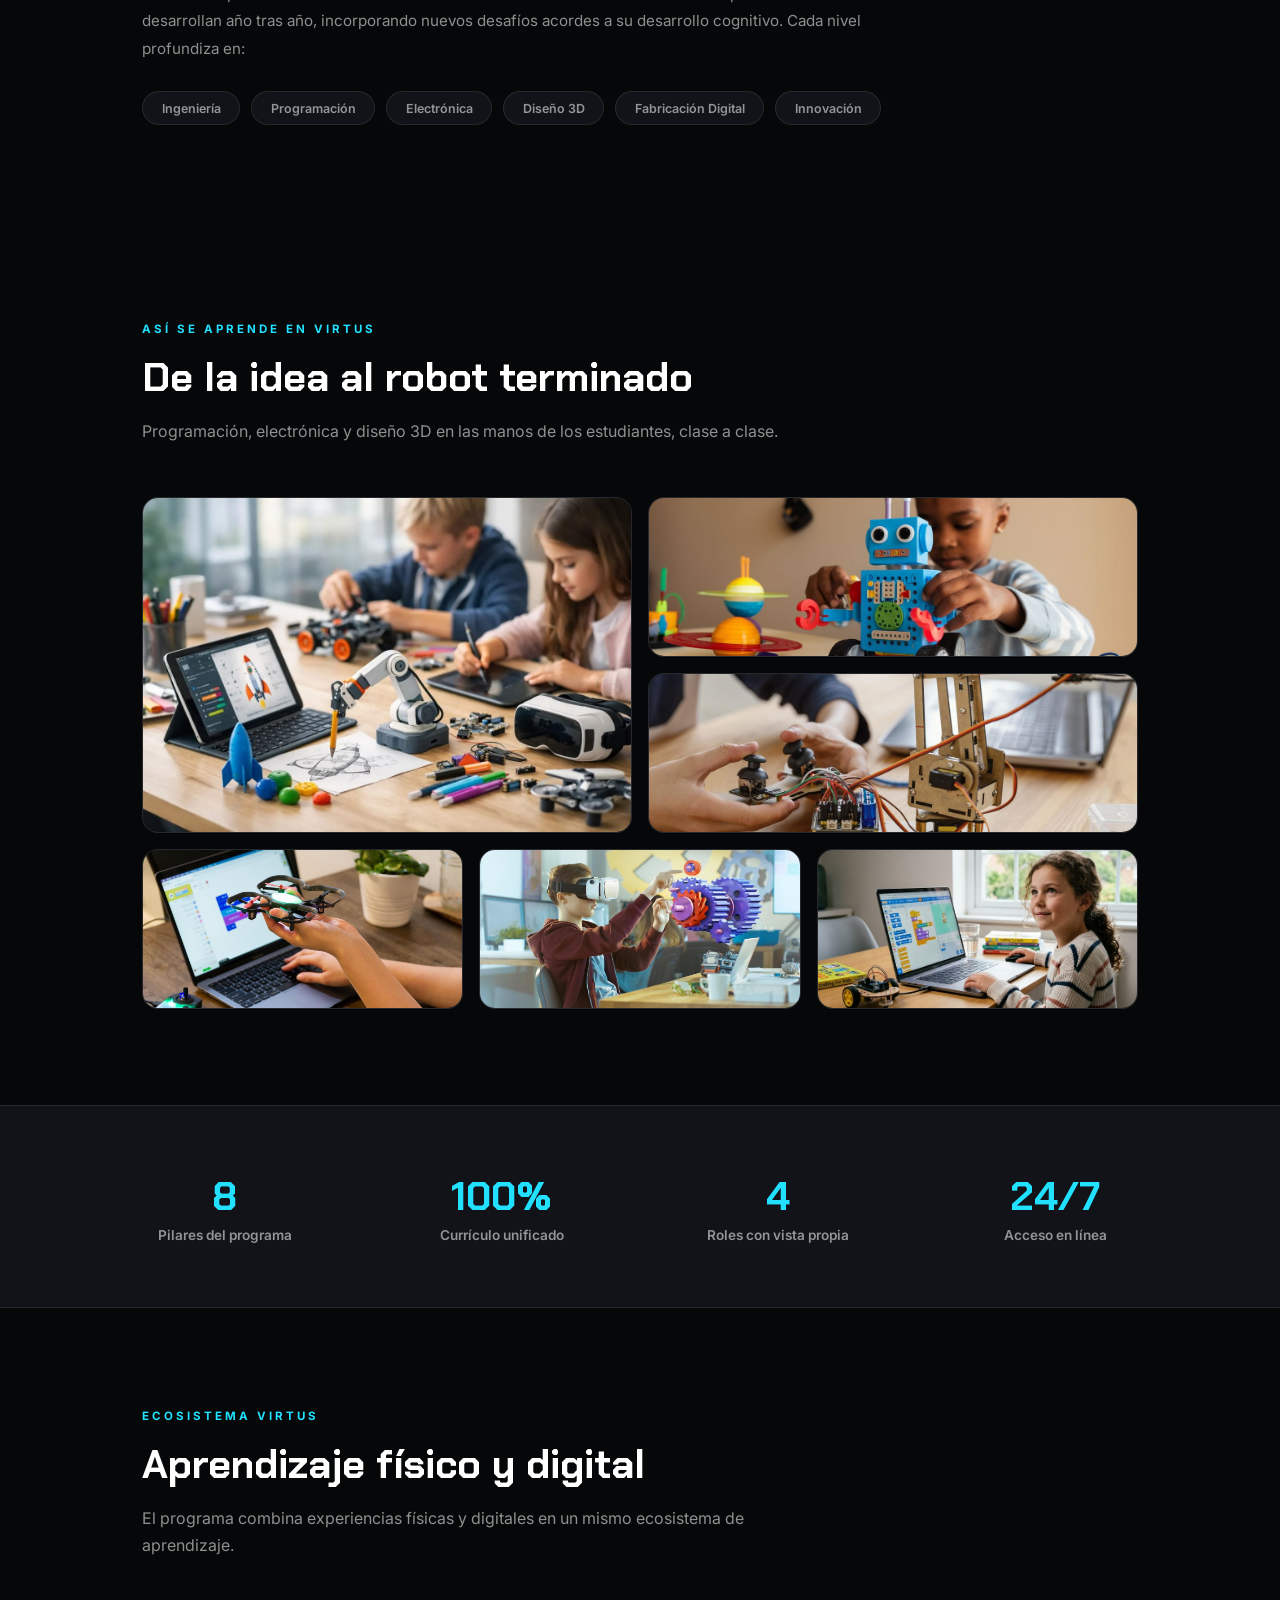
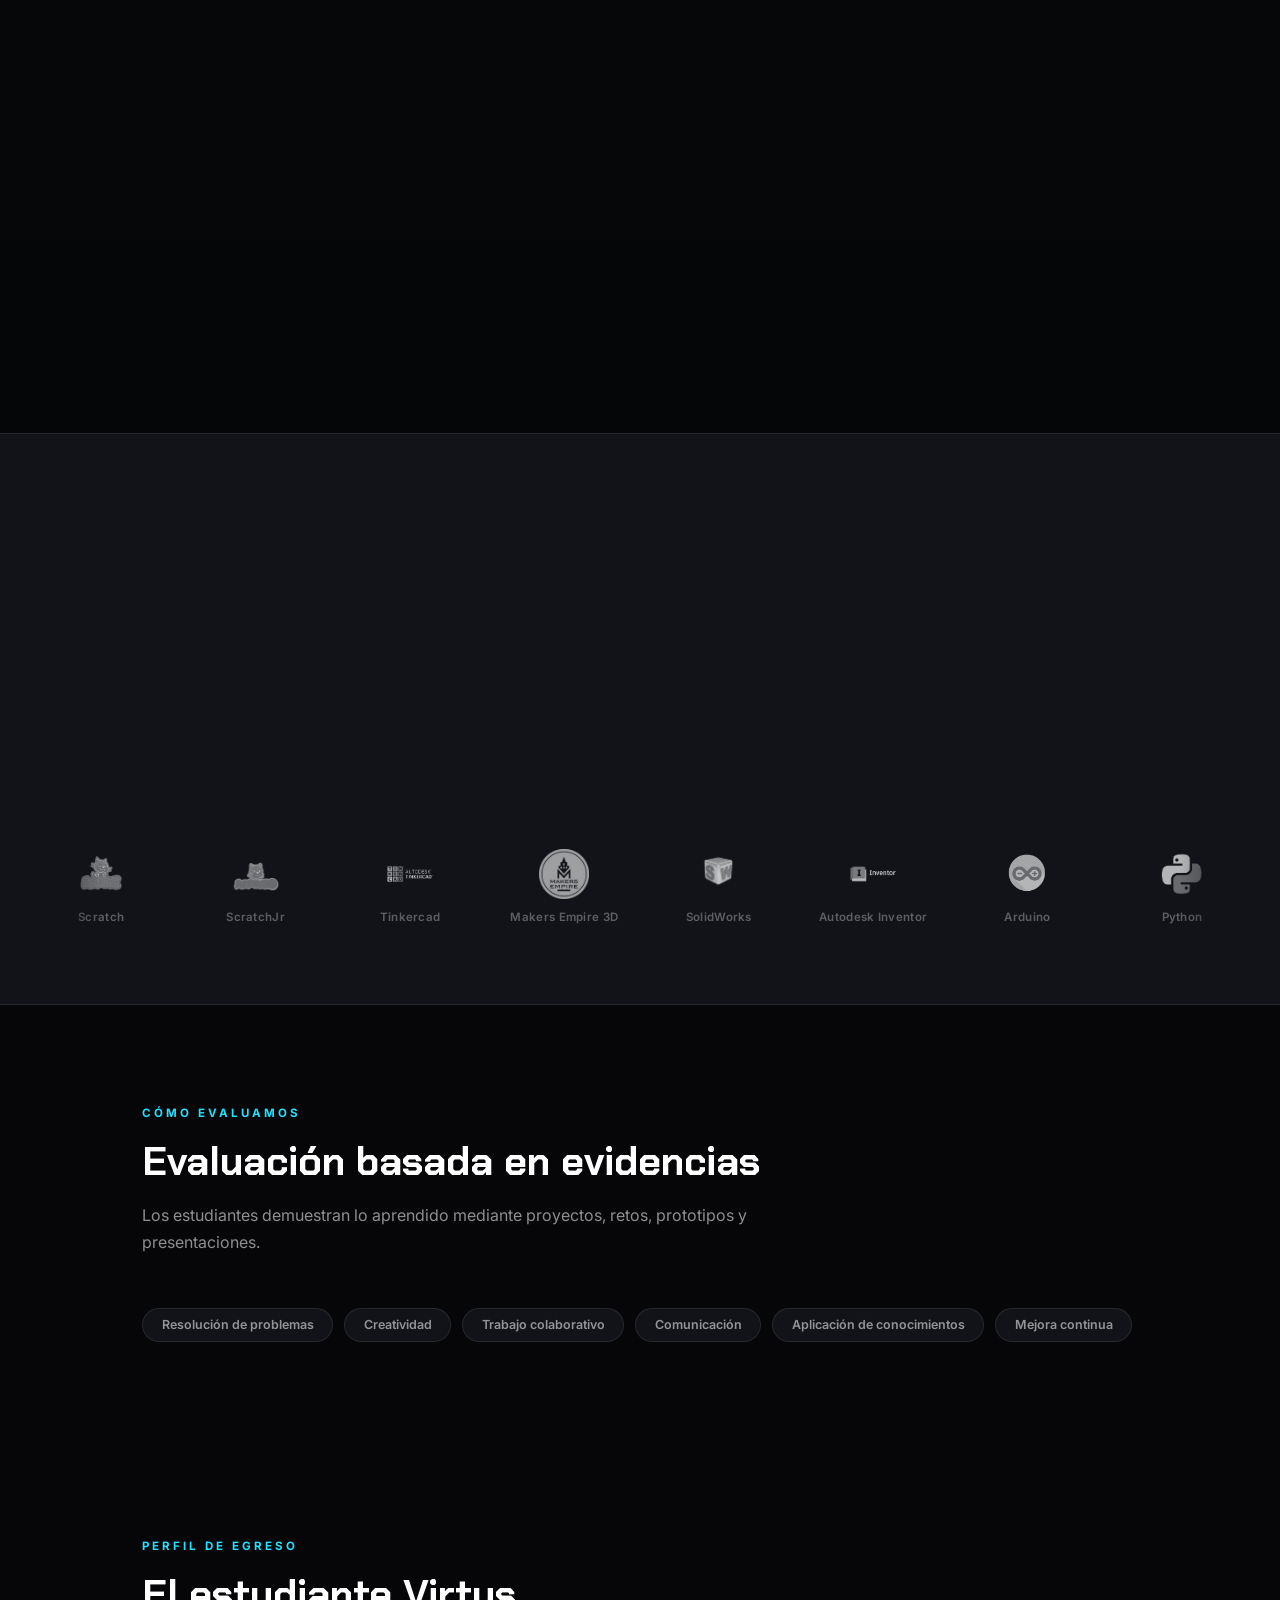
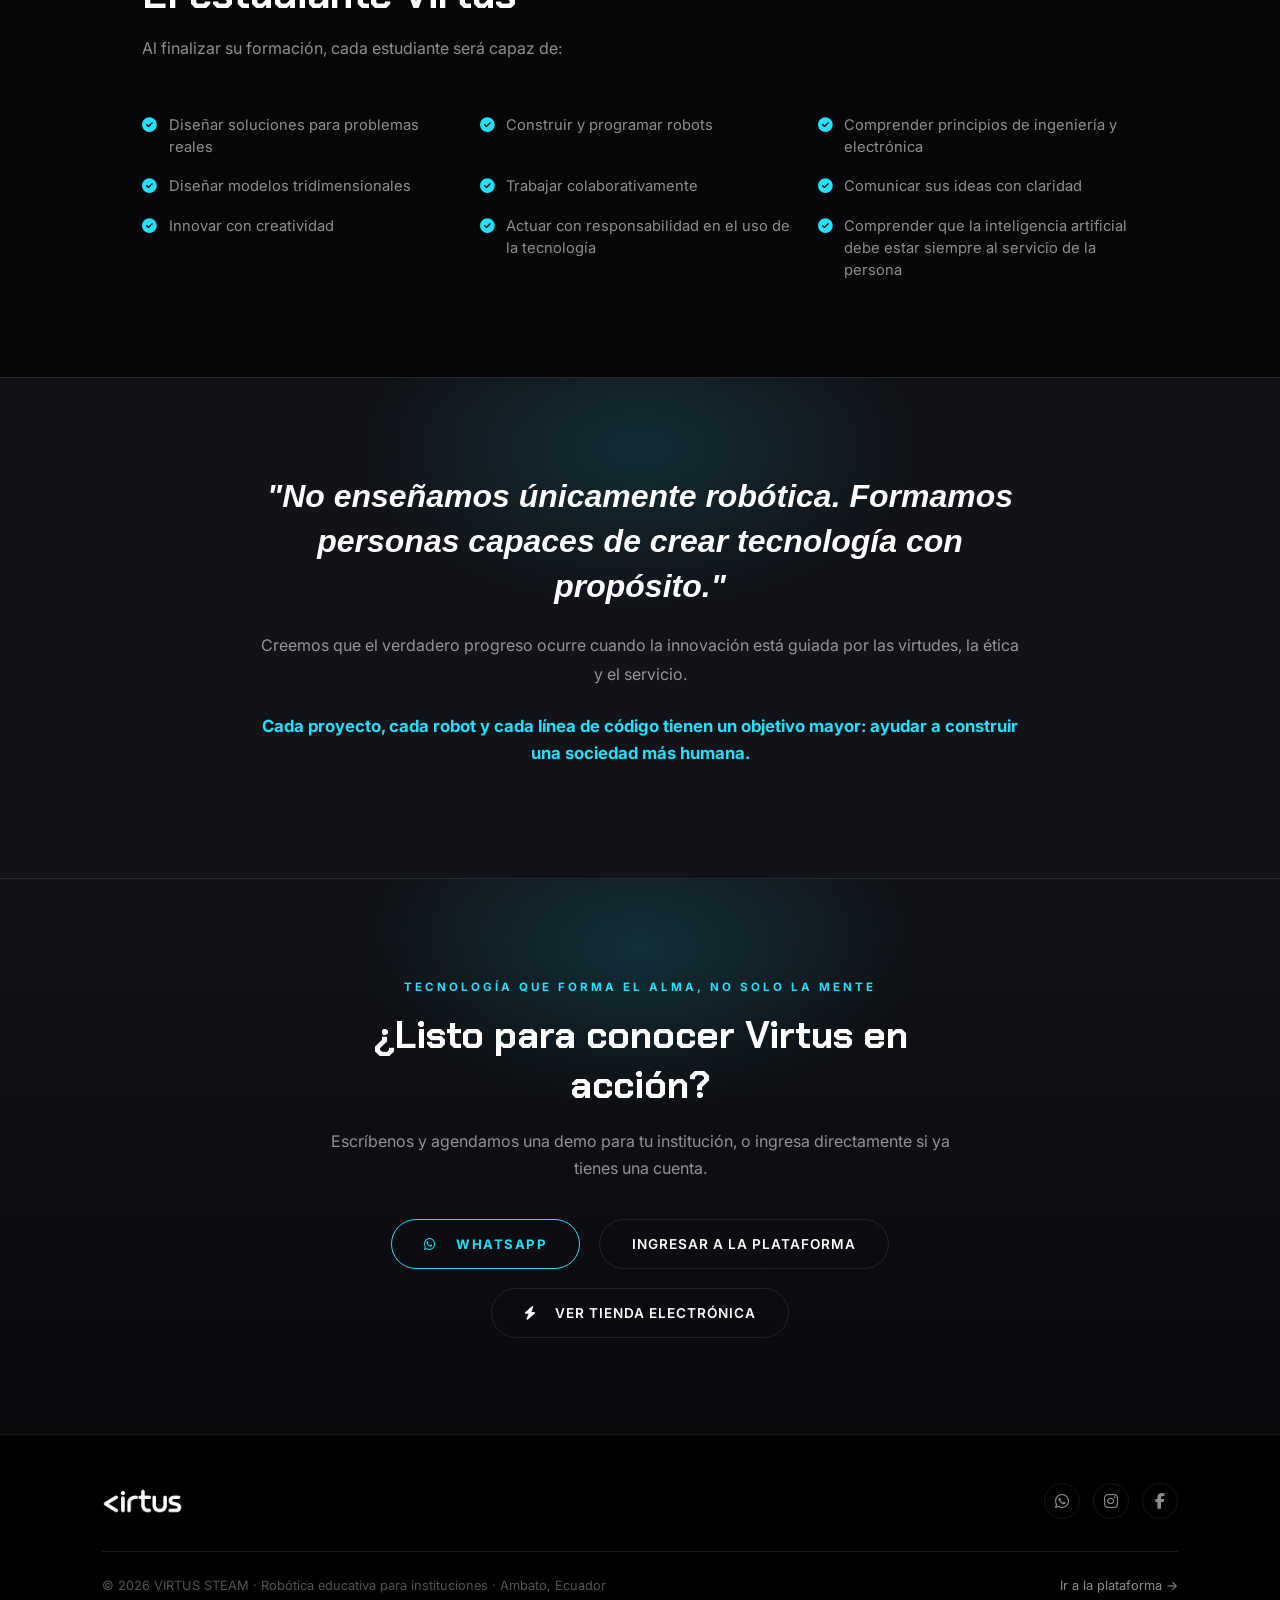
==== commit 1fcb152a: "Boton tienda arriba de Vito, 3 caracteristicas reales del Go2, seccion eventos/cumpleanos/educacion" ====
--- a/index.html
+++ b/index.html
@@ -158,6 +158,34 @@
 
 /* visual + annotations */
 .hero-visual{position:relative;z-index:2;display:flex;align-items:center;justify-content:center;min-height:440px}
+.hero-store-badge{
+  position:absolute;top:-8px;left:50%;transform:translateX(-50%);z-index:5;
+  display:inline-flex;align-items:center;gap:.55rem;padding:.55rem 1.3rem;border-radius:50px;
+  background:rgba(8,9,11,.78);backdrop-filter:blur(10px);-webkit-backdrop-filter:blur(10px);
+  border:1.5px solid var(--cy);box-shadow:0 0 16px rgba(34,224,255,.5),0 0 34px rgba(34,224,255,.2);
+  color:var(--cy);font-weight:800;font-size:.8rem;letter-spacing:.4px;text-decoration:none;white-space:nowrap;
+  transition:box-shadow .25s,transform .25s;
+}
+.hero-store-badge:hover{box-shadow:0 0 22px rgba(34,224,255,.75),0 0 46px rgba(34,224,255,.3);transform:translateX(-50%) translateY(-2px)}
+.hero-store-badge i{font-size:.85rem}
+@media(max-width:900px){.hero-store-badge{position:static;transform:none;margin:0 auto 1.2rem;display:inline-flex}.hero-store-badge:hover{transform:translateY(-2px)}}
+
+.vito-events{padding-top:0}
+.vito-events-card{
+  background:linear-gradient(120deg,rgba(34,224,255,.1),rgba(255,255,255,.02));
+  border:1px solid rgba(34,224,255,.28);border-radius:24px;padding:3rem 3.2rem;
+  backdrop-filter:blur(16px);-webkit-backdrop-filter:blur(16px);text-align:center;
+}
+.vito-events-text{max-width:640px;margin:0 auto}
+.vito-events .section-tag{display:inline-flex;align-items:center}
+.vito-events-tags{display:flex;flex-wrap:wrap;justify-content:center;gap:.7rem;margin:1.6rem 0 1.8rem}
+.vito-tag{
+  display:inline-flex;align-items:center;gap:.5rem;padding:.5rem 1.1rem;border-radius:50px;
+  background:var(--glass,rgba(255,255,255,.05));border:1px solid var(--line,rgba(255,255,255,.09));
+  color:var(--fade);font-size:.8rem;font-weight:600;
+}
+.vito-tag i{color:var(--cy)}
+@media(max-width:640px){.vito-events-card{padding:2.2rem 1.4rem}}
 .orb-glow{
   position:absolute;width:320px;height:320px;border-radius:50%;
   background:radial-gradient(circle,rgba(34,224,255,.28) 0%,rgba(34,224,255,.06) 45%,transparent 70%);
@@ -375,17 +403,8 @@
 .footer-bottom a:hover{color:var(--cy)}
 </style>
 <style>
-.store-entry{display:flex;align-items:center;gap:16px;padding:20px 24px;margin:0 0 24px;border:1px solid rgba(34,224,255,.35);border-radius:18px;background:linear-gradient(120deg,rgba(34,224,255,.12),rgba(34,224,255,.03));backdrop-filter:blur(16px);-webkit-backdrop-filter:blur(16px);color:#fff;text-decoration:none;transition:transform .25s,border-color .25s}
-.store-entry:hover{transform:translateY(-3px);border-color:var(--cy)}
-.store-entry-icon{flex-shrink:0;width:46px;height:46px;border-radius:14px;background:rgba(34,224,255,.16);display:flex;align-items:center;justify-content:center;color:var(--cy);font-size:1.2rem}
-.store-entry-text{display:flex;flex-direction:column;gap:4px}
-.store-entry span{font-size:10px;letter-spacing:.18em;font-weight:700;color:var(--cy)}
-.store-entry strong{font-size:19px;display:flex;align-items:center;gap:8px}
-.store-entry strong i{font-size:.72em;color:var(--cy)}
-.store-entry small{font-size:11px;line-height:1.6;color:var(--fade)}
 .nav-links .store-nav{color:var(--cy);font-weight:700;display:inline-flex;align-items:center;gap:5px}
 .nav-links .store-nav i{font-size:.7em}
-@media(prefers-reduced-motion:reduce){.store-entry{transition:none}}
 </style>
 </head>
 <body>
@@ -421,14 +440,6 @@
         <a class="btn-pill" href="https://plataforma.virtusrobotica.com/login.html">Ingresar a la plataforma</a>
         <a class="link-ghost" href="#contacto"><i class="fas fa-comment-dots"></i> Solicitar una demo</a>
       </div>
-      <a class="store-entry" href="tienda/">
-        <div class="store-entry-icon"><i class="fas fa-bolt"></i></div>
-        <div class="store-entry-text">
-          <span>VIRTUS ELECTRÓNICA</span>
-          <strong>Las piezas de tu próxima idea <i class="fas fa-arrow-right"></i></strong>
-          <small>Componentes · Impresión 3D · Corte láser · Impresoras 3D</small>
-        </div>
-      </a>
       <div class="hero-stats">
         <div class="stat"><b>8</b><span>PILARES</span></div>
         <div class="stat"><b>3+</b><span>SEDES</span></div>
@@ -436,15 +447,32 @@
       </div>
     </div>
     <div class="hero-visual">
+      <a class="hero-store-badge" href="tienda/"><i class="fas fa-microchip"></i> VIRTUS ELECTRÓNICA <i class="fas fa-arrow-right"></i></a>
       <div class="orb-glow"></div>
       <div class="robot-shadow"></div>
       <div class="robot-parallax"><img class="robot-img" src="images/vito-go2.png" alt="Vito, el Unitree Go2 de VIRTUS STEAM"></div>
-      <div class="callout callout-1"><div class="dot"></div><div class="stick"></div><div class="txt"><b>Sensor de visión</b>Reconocimiento en tiempo real</div></div>
-      <div class="callout callout-2"><div class="row" style="display:flex;align-items:center;gap:.6rem"><div class="txt" style="text-align:right"><b>Brazos articulados</b>Control de precisión</div><div class="stick"></div><div class="dot"></div></div></div>
-      <div class="callout callout-3"><div class="dot"></div><div class="stick"></div><div class="txt"><b>Núcleo VIRTUS</b>8 pilares del programa</div></div>
+      <div class="callout callout-1"><div class="dot"></div><div class="stick"></div><div class="txt"><b>Visión inteligente</b>Cámaras y sensores en tiempo real</div></div>
+      <div class="callout callout-2"><div class="row" style="display:flex;align-items:center;gap:.6rem"><div class="txt" style="text-align:right"><b>Movimiento ágil</b>Corre, salta y sube escaleras</div><div class="stick"></div><div class="dot"></div></div></div>
+      <div class="callout callout-3"><div class="dot"></div><div class="stick"></div><div class="txt"><b>100% programable</b>Se controla y programa como en Virtus</div></div>
     </div>
   </div>
   <div class="page-counter">08<span>PILARES VIRTUS</span></div>
+</section>
+
+<section class="section vito-events">
+  <div class="vito-events-card">
+    <div class="vito-events-text">
+      <span class="section-tag"><i class="fas fa-paw"></i>&nbsp; Conoce a Vito en vivo</span>
+      <h2 class="section-title">Lleva a Vito a tu próximo evento</h2>
+      <p class="section-sub">Nuestro robot cuadrúpedo Vito (Unitree Go2) hace presentaciones en vivo: camina, reacciona y sorprende a grandes y chicos. Ideal para mostrar de cerca hacia dónde va la robótica.</p>
+      <div class="vito-events-tags">
+        <span class="vito-tag"><i class="fas fa-building"></i> Eventos corporativos</span>
+        <span class="vito-tag"><i class="fas fa-cake-candles"></i> Cumpleaños y fiestas</span>
+        <span class="vito-tag"><i class="fas fa-graduation-cap"></i> Charlas educativas</span>
+      </div>
+      <a class="btn-pill" href="https://wa.me/593993340103?text=Hola%2C%20quiero%20consultar%20por%20una%20presentaci%C3%B3n%20de%20Vito%20el%20robot%20para%20un%20evento" target="_blank" rel="noopener noreferrer"><i class="fab fa-whatsapp"></i>&nbsp; Reservar a Vito</a>
+    </div>
+  </div>
 </section>
 
 <section class="section tech-grid" id="manifiesto">
